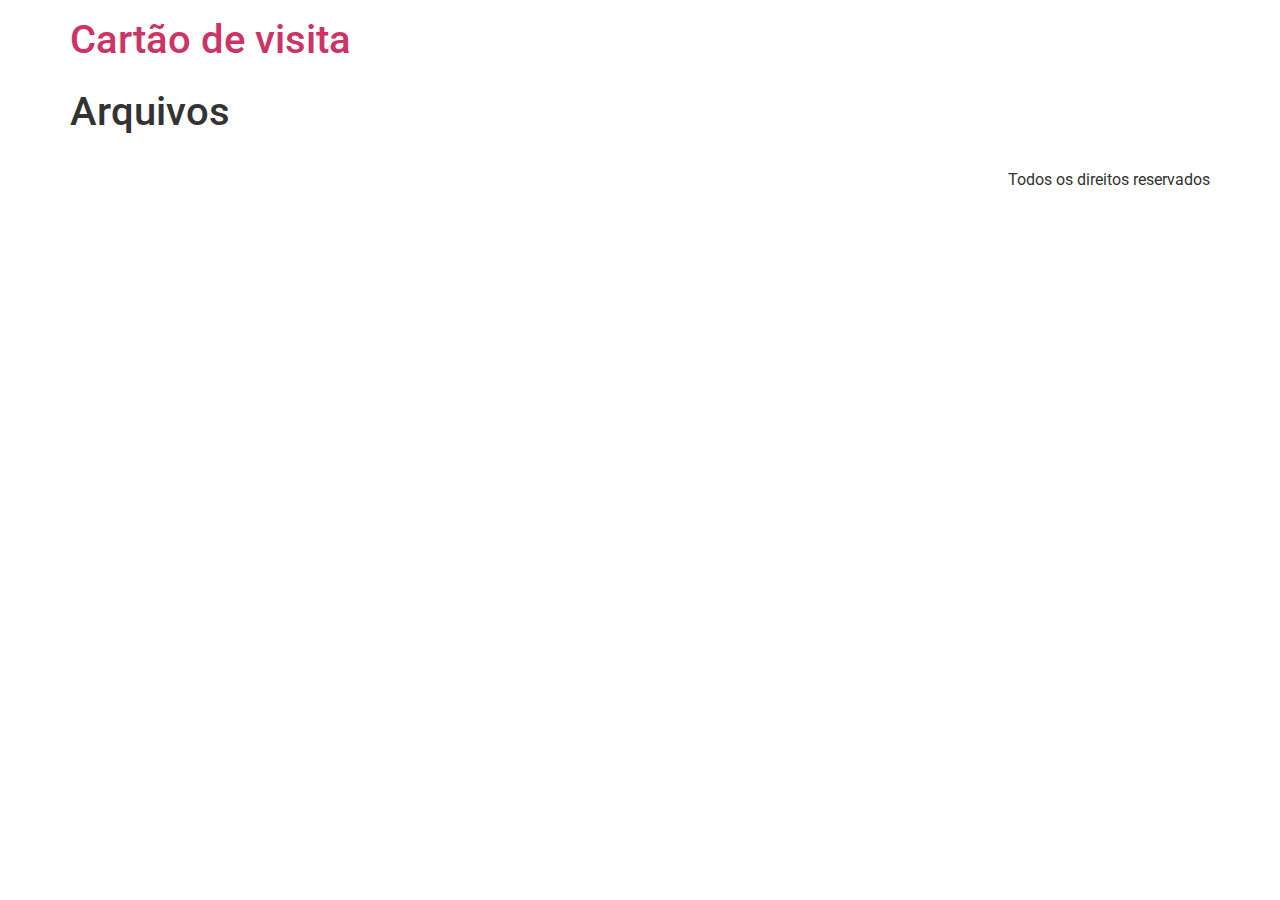
==== index.html @ 49e4a8ee "adicionando páginas" ====
<!DOCTYPE html>
<html lang="pt-BR">
<head>
	<meta charset="UTF-8">
	<meta name="viewport" content="width=device-width, initial-scale=1">
	<link rel="profile" href="https://gmpg.org/xfn/11">
	<title>Cartão de visita</title>
<meta name="robots" content="max-image-preview:large">
<link rel="alternate" type="application/rss+xml" title="Feed para Cartão de visita &raquo;" href="./feed/index.html">
<link rel="alternate" type="application/rss+xml" title="Feed de comentários para Cartão de visita &raquo;" href="./comments/feed/index.html">
<script>
window._wpemojiSettings = {"baseUrl":"https:\/\/s.w.org\/images\/core\/emoji\/14.0.0\/72x72\/","ext":".png","svgUrl":"https:\/\/s.w.org\/images\/core\/emoji\/14.0.0\/svg\/","svgExt":".svg","source":{"concatemoji":".\/\/wp-includes\/js\/wp-emoji-release.min.js?ver=6.2.2"}};
/*! This file is auto-generated */
!function(e,a,t){var n,r,o,i=a.createElement("canvas"),p=i.getContext&&i.getContext("2d");function s(e,t){p.clearRect(0,0,i.width,i.height),p.fillText(e,0,0);e=i.toDataURL();return p.clearRect(0,0,i.width,i.height),p.fillText(t,0,0),e===i.toDataURL()}function c(e){var t=a.createElement("script");t.src=e,t.defer=t.type="text/javascript",a.getElementsByTagName("head")[0].appendChild(t)}for(o=Array("flag","emoji"),t.supports={everything:!0,everythingExceptFlag:!0},r=0;r<o.length;r++)t.supports[o[r]]=function(e){if(p&&p.fillText)switch(p.textBaseline="top",p.font="600 32px Arial",e){case"flag":return s("🏳️‍⚧️","🏳️​⚧️")?!1:!s("🇺🇳","🇺​🇳")&&!s("🏴󠁧󠁢󠁥󠁮󠁧󠁿","🏴​󠁧​󠁢​󠁥​󠁮​󠁧​󠁿");case"emoji":return!s("🫱🏻‍🫲🏿","🫱🏻​🫲🏿")}return!1}(o[r]),t.supports.everything=t.supports.everything&&t.supports[o[r]],"flag"!==o[r]&&(t.supports.everythingExceptFlag=t.supports.everythingExceptFlag&&t.supports[o[r]]);t.supports.everythingExceptFlag=t.supports.everythingExceptFlag&&!t.supports.flag,t.DOMReady=!1,t.readyCallback=function(){t.DOMReady=!0},t.supports.everything||(n=function(){t.readyCallback()},a.addEventListener?(a.addEventListener("DOMContentLoaded",n,!1),e.addEventListener("load",n,!1)):(e.attachEvent("onload",n),a.attachEvent("onreadystatechange",function(){"complete"===a.readyState&&t.readyCallback()})),(e=t.source||{}).concatemoji?c(e.concatemoji):e.wpemoji&&e.twemoji&&(c(e.twemoji),c(e.wpemoji)))}(window,document,window._wpemojiSettings);
</script>
<style>img.wp-smiley,
img.emoji {
	display: inline !important;
	border: none !important;
	box-shadow: none !important;
	height: 1em !important;
	width: 1em !important;
	margin: 0 0.07em !important;
	vertical-align: -0.1em !important;
	background: none !important;
	padding: 0 !important;
}</style>
	<link rel="stylesheet" id="wp-block-library-css" href="./wp-includes/css/dist/block-library/style.min.css?ver=6.2.2" media="all">
<link rel="stylesheet" id="classic-theme-styles-css" href="./wp-includes/css/classic-themes.min.css?ver=6.2.2" media="all">
<style id="global-styles-inline-css">body{--wp--preset--color--black: #000000;--wp--preset--color--cyan-bluish-gray: #abb8c3;--wp--preset--color--white: #ffffff;--wp--preset--color--pale-pink: #f78da7;--wp--preset--color--vivid-red: #cf2e2e;--wp--preset--color--luminous-vivid-orange: #ff6900;--wp--preset--color--luminous-vivid-amber: #fcb900;--wp--preset--color--light-green-cyan: #7bdcb5;--wp--preset--color--vivid-green-cyan: #00d084;--wp--preset--color--pale-cyan-blue: #8ed1fc;--wp--preset--color--vivid-cyan-blue: #0693e3;--wp--preset--color--vivid-purple: #9b51e0;--wp--preset--gradient--vivid-cyan-blue-to-vivid-purple: linear-gradient(135deg,rgba(6,147,227,1) 0%,rgb(155,81,224) 100%);--wp--preset--gradient--light-green-cyan-to-vivid-green-cyan: linear-gradient(135deg,rgb(122,220,180) 0%,rgb(0,208,130) 100%);--wp--preset--gradient--luminous-vivid-amber-to-luminous-vivid-orange: linear-gradient(135deg,rgba(252,185,0,1) 0%,rgba(255,105,0,1) 100%);--wp--preset--gradient--luminous-vivid-orange-to-vivid-red: linear-gradient(135deg,rgba(255,105,0,1) 0%,rgb(207,46,46) 100%);--wp--preset--gradient--very-light-gray-to-cyan-bluish-gray: linear-gradient(135deg,rgb(238,238,238) 0%,rgb(169,184,195) 100%);--wp--preset--gradient--cool-to-warm-spectrum: linear-gradient(135deg,rgb(74,234,220) 0%,rgb(151,120,209) 20%,rgb(207,42,186) 40%,rgb(238,44,130) 60%,rgb(251,105,98) 80%,rgb(254,248,76) 100%);--wp--preset--gradient--blush-light-purple: linear-gradient(135deg,rgb(255,206,236) 0%,rgb(152,150,240) 100%);--wp--preset--gradient--blush-bordeaux: linear-gradient(135deg,rgb(254,205,165) 0%,rgb(254,45,45) 50%,rgb(107,0,62) 100%);--wp--preset--gradient--luminous-dusk: linear-gradient(135deg,rgb(255,203,112) 0%,rgb(199,81,192) 50%,rgb(65,88,208) 100%);--wp--preset--gradient--pale-ocean: linear-gradient(135deg,rgb(255,245,203) 0%,rgb(182,227,212) 50%,rgb(51,167,181) 100%);--wp--preset--gradient--electric-grass: linear-gradient(135deg,rgb(202,248,128) 0%,rgb(113,206,126) 100%);--wp--preset--gradient--midnight: linear-gradient(135deg,rgb(2,3,129) 0%,rgb(40,116,252) 100%);--wp--preset--duotone--dark-grayscale: url('#wp-duotone-dark-grayscale');--wp--preset--duotone--grayscale: url('#wp-duotone-grayscale');--wp--preset--duotone--purple-yellow: url('#wp-duotone-purple-yellow');--wp--preset--duotone--blue-red: url('#wp-duotone-blue-red');--wp--preset--duotone--midnight: url('#wp-duotone-midnight');--wp--preset--duotone--magenta-yellow: url('#wp-duotone-magenta-yellow');--wp--preset--duotone--purple-green: url('#wp-duotone-purple-green');--wp--preset--duotone--blue-orange: url('#wp-duotone-blue-orange');--wp--preset--font-size--small: 13px;--wp--preset--font-size--medium: 20px;--wp--preset--font-size--large: 36px;--wp--preset--font-size--x-large: 42px;--wp--preset--spacing--20: 0.44rem;--wp--preset--spacing--30: 0.67rem;--wp--preset--spacing--40: 1rem;--wp--preset--spacing--50: 1.5rem;--wp--preset--spacing--60: 2.25rem;--wp--preset--spacing--70: 3.38rem;--wp--preset--spacing--80: 5.06rem;--wp--preset--shadow--natural: 6px 6px 9px rgba(0, 0, 0, 0.2);--wp--preset--shadow--deep: 12px 12px 50px rgba(0, 0, 0, 0.4);--wp--preset--shadow--sharp: 6px 6px 0px rgba(0, 0, 0, 0.2);--wp--preset--shadow--outlined: 6px 6px 0px -3px rgba(255, 255, 255, 1), 6px 6px rgba(0, 0, 0, 1);--wp--preset--shadow--crisp: 6px 6px 0px rgba(0, 0, 0, 1);}:where(.is-layout-flex){gap: 0.5em;}body .is-layout-flow > .alignleft{float: left;margin-inline-start: 0;margin-inline-end: 2em;}body .is-layout-flow > .alignright{float: right;margin-inline-start: 2em;margin-inline-end: 0;}body .is-layout-flow > .aligncenter{margin-left: auto !important;margin-right: auto !important;}body .is-layout-constrained > .alignleft{float: left;margin-inline-start: 0;margin-inline-end: 2em;}body .is-layout-constrained > .alignright{float: right;margin-inline-start: 2em;margin-inline-end: 0;}body .is-layout-constrained > .aligncenter{margin-left: auto !important;margin-right: auto !important;}body .is-layout-constrained > :where(:not(.alignleft):not(.alignright):not(.alignfull)){max-width: var(--wp--style--global--content-size);margin-left: auto !important;margin-right: auto !important;}body .is-layout-constrained > .alignwide{max-width: var(--wp--style--global--wide-size);}body .is-layout-flex{display: flex;}body .is-layout-flex{flex-wrap: wrap;align-items: center;}body .is-layout-flex > *{margin: 0;}:where(.wp-block-columns.is-layout-flex){gap: 2em;}.has-black-color{color: var(--wp--preset--color--black) !important;}.has-cyan-bluish-gray-color{color: var(--wp--preset--color--cyan-bluish-gray) !important;}.has-white-color{color: var(--wp--preset--color--white) !important;}.has-pale-pink-color{color: var(--wp--preset--color--pale-pink) !important;}.has-vivid-red-color{color: var(--wp--preset--color--vivid-red) !important;}.has-luminous-vivid-orange-color{color: var(--wp--preset--color--luminous-vivid-orange) !important;}.has-luminous-vivid-amber-color{color: var(--wp--preset--color--luminous-vivid-amber) !important;}.has-light-green-cyan-color{color: var(--wp--preset--color--light-green-cyan) !important;}.has-vivid-green-cyan-color{color: var(--wp--preset--color--vivid-green-cyan) !important;}.has-pale-cyan-blue-color{color: var(--wp--preset--color--pale-cyan-blue) !important;}.has-vivid-cyan-blue-color{color: var(--wp--preset--color--vivid-cyan-blue) !important;}.has-vivid-purple-color{color: var(--wp--preset--color--vivid-purple) !important;}.has-black-background-color{background-color: var(--wp--preset--color--black) !important;}.has-cyan-bluish-gray-background-color{background-color: var(--wp--preset--color--cyan-bluish-gray) !important;}.has-white-background-color{background-color: var(--wp--preset--color--white) !important;}.has-pale-pink-background-color{background-color: var(--wp--preset--color--pale-pink) !important;}.has-vivid-red-background-color{background-color: var(--wp--preset--color--vivid-red) !important;}.has-luminous-vivid-orange-background-color{background-color: var(--wp--preset--color--luminous-vivid-orange) !important;}.has-luminous-vivid-amber-background-color{background-color: var(--wp--preset--color--luminous-vivid-amber) !important;}.has-light-green-cyan-background-color{background-color: var(--wp--preset--color--light-green-cyan) !important;}.has-vivid-green-cyan-background-color{background-color: var(--wp--preset--color--vivid-green-cyan) !important;}.has-pale-cyan-blue-background-color{background-color: var(--wp--preset--color--pale-cyan-blue) !important;}.has-vivid-cyan-blue-background-color{background-color: var(--wp--preset--color--vivid-cyan-blue) !important;}.has-vivid-purple-background-color{background-color: var(--wp--preset--color--vivid-purple) !important;}.has-black-border-color{border-color: var(--wp--preset--color--black) !important;}.has-cyan-bluish-gray-border-color{border-color: var(--wp--preset--color--cyan-bluish-gray) !important;}.has-white-border-color{border-color: var(--wp--preset--color--white) !important;}.has-pale-pink-border-color{border-color: var(--wp--preset--color--pale-pink) !important;}.has-vivid-red-border-color{border-color: var(--wp--preset--color--vivid-red) !important;}.has-luminous-vivid-orange-border-color{border-color: var(--wp--preset--color--luminous-vivid-orange) !important;}.has-luminous-vivid-amber-border-color{border-color: var(--wp--preset--color--luminous-vivid-amber) !important;}.has-light-green-cyan-border-color{border-color: var(--wp--preset--color--light-green-cyan) !important;}.has-vivid-green-cyan-border-color{border-color: var(--wp--preset--color--vivid-green-cyan) !important;}.has-pale-cyan-blue-border-color{border-color: var(--wp--preset--color--pale-cyan-blue) !important;}.has-vivid-cyan-blue-border-color{border-color: var(--wp--preset--color--vivid-cyan-blue) !important;}.has-vivid-purple-border-color{border-color: var(--wp--preset--color--vivid-purple) !important;}.has-vivid-cyan-blue-to-vivid-purple-gradient-background{background: var(--wp--preset--gradient--vivid-cyan-blue-to-vivid-purple) !important;}.has-light-green-cyan-to-vivid-green-cyan-gradient-background{background: var(--wp--preset--gradient--light-green-cyan-to-vivid-green-cyan) !important;}.has-luminous-vivid-amber-to-luminous-vivid-orange-gradient-background{background: var(--wp--preset--gradient--luminous-vivid-amber-to-luminous-vivid-orange) !important;}.has-luminous-vivid-orange-to-vivid-red-gradient-background{background: var(--wp--preset--gradient--luminous-vivid-orange-to-vivid-red) !important;}.has-very-light-gray-to-cyan-bluish-gray-gradient-background{background: var(--wp--preset--gradient--very-light-gray-to-cyan-bluish-gray) !important;}.has-cool-to-warm-spectrum-gradient-background{background: var(--wp--preset--gradient--cool-to-warm-spectrum) !important;}.has-blush-light-purple-gradient-background{background: var(--wp--preset--gradient--blush-light-purple) !important;}.has-blush-bordeaux-gradient-background{background: var(--wp--preset--gradient--blush-bordeaux) !important;}.has-luminous-dusk-gradient-background{background: var(--wp--preset--gradient--luminous-dusk) !important;}.has-pale-ocean-gradient-background{background: var(--wp--preset--gradient--pale-ocean) !important;}.has-electric-grass-gradient-background{background: var(--wp--preset--gradient--electric-grass) !important;}.has-midnight-gradient-background{background: var(--wp--preset--gradient--midnight) !important;}.has-small-font-size{font-size: var(--wp--preset--font-size--small) !important;}.has-medium-font-size{font-size: var(--wp--preset--font-size--medium) !important;}.has-large-font-size{font-size: var(--wp--preset--font-size--large) !important;}.has-x-large-font-size{font-size: var(--wp--preset--font-size--x-large) !important;}
.wp-block-navigation a:where(:not(.wp-element-button)){color: inherit;}
:where(.wp-block-columns.is-layout-flex){gap: 2em;}
.wp-block-pullquote{font-size: 1.5em;line-height: 1.6;}</style>
<link rel="stylesheet" id="hello-elementor-css" href="./wp-content/themes/hello-elementor/style.min.css?ver=2.7.1" media="all">
<link rel="stylesheet" id="hello-elementor-theme-style-css" href="./wp-content/themes/hello-elementor/theme.min.css?ver=2.7.1" media="all">
<link rel="stylesheet" id="elementor-frontend-css" href="./wp-content/plugins/elementor/assets/css/frontend-lite.min.css?ver=3.13.4" media="all">
<link rel="stylesheet" id="elementor-post-8-css" href="./wp-content/uploads/elementor/css/post-8.css?ver=1686006772" media="all">
<link rel="stylesheet" id="google-fonts-1-css" href="https://fonts.googleapis.com/css?family=Roboto%3A100%2C100italic%2C200%2C200italic%2C300%2C300italic%2C400%2C400italic%2C500%2C500italic%2C600%2C600italic%2C700%2C700italic%2C800%2C800italic%2C900%2C900italic%7CRoboto+Slab%3A100%2C100italic%2C200%2C200italic%2C300%2C300italic%2C400%2C400italic%2C500%2C500italic%2C600%2C600italic%2C700%2C700italic%2C800%2C800italic%2C900%2C900italic&#038;display=swap&#038;ver=6.2.2" media="all">
<link rel="preconnect" href="https://fonts.gstatic.com/" crossorigin>
<script src="./wp-includes/js/jquery/jquery.min.js?ver=3.6.4" id="jquery-core-js"></script>
<script src="./wp-includes/js/jquery/jquery-migrate.min.js?ver=3.4.0" id="jquery-migrate-js"></script>
<link rel="https://api.w.org/" href="./wp-json/index.html">
<link rel="EditURI" type="application/rsd+xml" title="RSD" href="./xmlrpc.php?rsd">
<link rel="wlwmanifest" type="application/wlwmanifest+xml" href="./wp-includes/wlwmanifest.xml">
<meta name="generator" content="WordPress 6.2.2">
<meta name="generator" content="Elementor 3.13.4; features: e_dom_optimization, e_optimized_assets_loading, e_optimized_css_loading, a11y_improvements, additional_custom_breakpoints; settings: css_print_method-external, google_font-enabled, font_display-swap">
</head>
<body class="home blog elementor-default elementor-kit-8">

<svg xmlns="http://www.w3.org/2000/svg" viewbox="0 0 0 0" width="0" height="0" focusable="false" role="none" style="visibility: hidden; position: absolute; left: -9999px; overflow: hidden;"><defs><filter id="wp-duotone-dark-grayscale"><fecolormatrix color-interpolation-filters="sRGB" type="matrix" values=" .299 .587 .114 0 0 .299 .587 .114 0 0 .299 .587 .114 0 0 .299 .587 .114 0 0 "></fecolormatrix><fecomponenttransfer color-interpolation-filters="sRGB"><fefuncr type="table" tablevalues="0 0.49803921568627"></fefuncr><fefuncg type="table" tablevalues="0 0.49803921568627"></fefuncg><fefuncb type="table" tablevalues="0 0.49803921568627"></fefuncb><fefunca type="table" tablevalues="1 1"></fefunca></fecomponenttransfer><fecomposite in2="SourceGraphic" operator="in"></fecomposite></filter></defs></svg><svg xmlns="http://www.w3.org/2000/svg" viewbox="0 0 0 0" width="0" height="0" focusable="false" role="none" style="visibility: hidden; position: absolute; left: -9999px; overflow: hidden;"><defs><filter id="wp-duotone-grayscale"><fecolormatrix color-interpolation-filters="sRGB" type="matrix" values=" .299 .587 .114 0 0 .299 .587 .114 0 0 .299 .587 .114 0 0 .299 .587 .114 0 0 "></fecolormatrix><fecomponenttransfer color-interpolation-filters="sRGB"><fefuncr type="table" tablevalues="0 1"></fefuncr><fefuncg type="table" tablevalues="0 1"></fefuncg><fefuncb type="table" tablevalues="0 1"></fefuncb><fefunca type="table" tablevalues="1 1"></fefunca></fecomponenttransfer><fecomposite in2="SourceGraphic" operator="in"></fecomposite></filter></defs></svg><svg xmlns="http://www.w3.org/2000/svg" viewbox="0 0 0 0" width="0" height="0" focusable="false" role="none" style="visibility: hidden; position: absolute; left: -9999px; overflow: hidden;"><defs><filter id="wp-duotone-purple-yellow"><fecolormatrix color-interpolation-filters="sRGB" type="matrix" values=" .299 .587 .114 0 0 .299 .587 .114 0 0 .299 .587 .114 0 0 .299 .587 .114 0 0 "></fecolormatrix><fecomponenttransfer color-interpolation-filters="sRGB"><fefuncr type="table" tablevalues="0.54901960784314 0.98823529411765"></fefuncr><fefuncg type="table" tablevalues="0 1"></fefuncg><fefuncb type="table" tablevalues="0.71764705882353 0.25490196078431"></fefuncb><fefunca type="table" tablevalues="1 1"></fefunca></fecomponenttransfer><fecomposite in2="SourceGraphic" operator="in"></fecomposite></filter></defs></svg><svg xmlns="http://www.w3.org/2000/svg" viewbox="0 0 0 0" width="0" height="0" focusable="false" role="none" style="visibility: hidden; position: absolute; left: -9999px; overflow: hidden;"><defs><filter id="wp-duotone-blue-red"><fecolormatrix color-interpolation-filters="sRGB" type="matrix" values=" .299 .587 .114 0 0 .299 .587 .114 0 0 .299 .587 .114 0 0 .299 .587 .114 0 0 "></fecolormatrix><fecomponenttransfer color-interpolation-filters="sRGB"><fefuncr type="table" tablevalues="0 1"></fefuncr><fefuncg type="table" tablevalues="0 0.27843137254902"></fefuncg><fefuncb type="table" tablevalues="0.5921568627451 0.27843137254902"></fefuncb><fefunca type="table" tablevalues="1 1"></fefunca></fecomponenttransfer><fecomposite in2="SourceGraphic" operator="in"></fecomposite></filter></defs></svg><svg xmlns="http://www.w3.org/2000/svg" viewbox="0 0 0 0" width="0" height="0" focusable="false" role="none" style="visibility: hidden; position: absolute; left: -9999px; overflow: hidden;"><defs><filter id="wp-duotone-midnight"><fecolormatrix color-interpolation-filters="sRGB" type="matrix" values=" .299 .587 .114 0 0 .299 .587 .114 0 0 .299 .587 .114 0 0 .299 .587 .114 0 0 "></fecolormatrix><fecomponenttransfer color-interpolation-filters="sRGB"><fefuncr type="table" tablevalues="0 0"></fefuncr><fefuncg type="table" tablevalues="0 0.64705882352941"></fefuncg><fefuncb type="table" tablevalues="0 1"></fefuncb><fefunca type="table" tablevalues="1 1"></fefunca></fecomponenttransfer><fecomposite in2="SourceGraphic" operator="in"></fecomposite></filter></defs></svg><svg xmlns="http://www.w3.org/2000/svg" viewbox="0 0 0 0" width="0" height="0" focusable="false" role="none" style="visibility: hidden; position: absolute; left: -9999px; overflow: hidden;"><defs><filter id="wp-duotone-magenta-yellow"><fecolormatrix color-interpolation-filters="sRGB" type="matrix" values=" .299 .587 .114 0 0 .299 .587 .114 0 0 .299 .587 .114 0 0 .299 .587 .114 0 0 "></fecolormatrix><fecomponenttransfer color-interpolation-filters="sRGB"><fefuncr type="table" tablevalues="0.78039215686275 1"></fefuncr><fefuncg type="table" tablevalues="0 0.94901960784314"></fefuncg><fefuncb type="table" tablevalues="0.35294117647059 0.47058823529412"></fefuncb><fefunca type="table" tablevalues="1 1"></fefunca></fecomponenttransfer><fecomposite in2="SourceGraphic" operator="in"></fecomposite></filter></defs></svg><svg xmlns="http://www.w3.org/2000/svg" viewbox="0 0 0 0" width="0" height="0" focusable="false" role="none" style="visibility: hidden; position: absolute; left: -9999px; overflow: hidden;"><defs><filter id="wp-duotone-purple-green"><fecolormatrix color-interpolation-filters="sRGB" type="matrix" values=" .299 .587 .114 0 0 .299 .587 .114 0 0 .299 .587 .114 0 0 .299 .587 .114 0 0 "></fecolormatrix><fecomponenttransfer color-interpolation-filters="sRGB"><fefuncr type="table" tablevalues="0.65098039215686 0.40392156862745"></fefuncr><fefuncg type="table" tablevalues="0 1"></fefuncg><fefuncb type="table" tablevalues="0.44705882352941 0.4"></fefuncb><fefunca type="table" tablevalues="1 1"></fefunca></fecomponenttransfer><fecomposite in2="SourceGraphic" operator="in"></fecomposite></filter></defs></svg><svg xmlns="http://www.w3.org/2000/svg" viewbox="0 0 0 0" width="0" height="0" focusable="false" role="none" style="visibility: hidden; position: absolute; left: -9999px; overflow: hidden;"><defs><filter id="wp-duotone-blue-orange"><fecolormatrix color-interpolation-filters="sRGB" type="matrix" values=" .299 .587 .114 0 0 .299 .587 .114 0 0 .299 .587 .114 0 0 .299 .587 .114 0 0 "></fecolormatrix><fecomponenttransfer color-interpolation-filters="sRGB"><fefuncr type="table" tablevalues="0.098039215686275 1"></fefuncr><fefuncg type="table" tablevalues="0 0.66274509803922"></fefuncg><fefuncb type="table" tablevalues="0.84705882352941 0.41960784313725"></fefuncb><fefunca type="table" tablevalues="1 1"></fefunca></fecomponenttransfer><fecomposite in2="SourceGraphic" operator="in"></fecomposite></filter></defs></svg>
<a class="skip-link screen-reader-text" href="#content">Skip to content</a>

<header id="site-header" class="site-header dynamic-header " role="banner">
	<div class="header-inner">
		<div class="site-branding show-title">
							<h1 class="site-title show">
					<a href="./index.html" title="Inicial" rel="home">
						Cartão de visita					</a>
				</h1>
					</div>

			</div>
</header>
<main id="content" class="site-main">

			<header class="page-header">
			<h1 class="entry-title">Arquivos</h1>		</header>
		<div class="page-content">
			</div>

	
	</main>
<footer id="site-footer" class="site-footer dynamic-footer footer-has-copyright" role="contentinfo">
	<div class="footer-inner">
		<div class="site-branding show-logo">
					</div>

		
					<div class="copyright show">
				<p>Todos os direitos reservados</p>
			</div>
			</div>
</footer>

<script src="./wp-content/themes/hello-elementor/assets/js/hello-frontend.min.js?ver=1.0.0" id="hello-theme-frontend-js"></script>

</body>
</html>
---- wp-includes/css/dist/block-library/style.min.css ----
@charset "UTF-8";.wp-block-archives{box-sizing:border-box}.wp-block-archives-dropdown label{display:block}.wp-block-avatar{box-sizing:border-box}.wp-block-avatar.aligncenter{text-align:center}.wp-block-audio{box-sizing:border-box}.wp-block-audio figcaption{margin-bottom:1em;margin-top:.5em}.wp-block-audio audio{min-width:300px;width:100%}.wp-block-button__link{box-sizing:border-box;cursor:pointer;display:inline-block;text-align:center;word-break:break-word}.wp-block-button__link.aligncenter{text-align:center}.wp-block-button__link.alignright{text-align:right}:where(.wp-block-button__link){border-radius:9999px;box-shadow:none;padding:calc(.667em + 2px) calc(1.333em + 2px);text-decoration:none}.wp-block-button[style*=text-decoration] .wp-block-button__link{text-decoration:inherit}.wp-block-buttons>.wp-block-button.has-custom-width{max-width:none}.wp-block-buttons>.wp-block-button.has-custom-width .wp-block-button__link{width:100%}.wp-block-buttons>.wp-block-button.has-custom-font-size .wp-block-button__link{font-size:inherit}.wp-block-buttons>.wp-block-button.wp-block-button__width-25{width:calc(25% - var(--wp--style--block-gap, .5em)*.75)}.wp-block-buttons>.wp-block-button.wp-block-button__width-50{width:calc(50% - var(--wp--style--block-gap, .5em)*.5)}.wp-block-buttons>.wp-block-button.wp-block-button__width-75{width:calc(75% - var(--wp--style--block-gap, .5em)*.25)}.wp-block-buttons>.wp-block-button.wp-block-button__width-100{flex-basis:100%;width:100%}.wp-block-buttons.is-vertical>.wp-block-button.wp-block-button__width-25{width:25%}.wp-block-buttons.is-vertical>.wp-block-button.wp-block-button__width-50{width:50%}.wp-block-buttons.is-vertical>.wp-block-button.wp-block-button__width-75{width:75%}.wp-block-button.is-style-squared,.wp-block-button__link.wp-block-button.is-style-squared{border-radius:0}.wp-block-button.no-border-radius,.wp-block-button__link.no-border-radius{border-radius:0!important}.wp-block-button .wp-block-button__link.is-style-outline,.wp-block-button.is-style-outline>.wp-block-button__link{border:2px solid;padding:.667em 1.333em}.wp-block-button .wp-block-button__link.is-style-outline:not(.has-text-color),.wp-block-button.is-style-outline>.wp-block-button__link:not(.has-text-color){color:currentColor}.wp-block-button .wp-block-button__link.is-style-outline:not(.has-background),.wp-block-button.is-style-outline>.wp-block-button__link:not(.has-background){background-color:transparent;background-image:none}.wp-block-buttons.is-vertical{flex-direction:column}.wp-block-buttons.is-vertical>.wp-block-button:last-child{margin-bottom:0}.wp-block-buttons>.wp-block-button{display:inline-block;margin:0}.wp-block-buttons.is-content-justification-left{justify-content:flex-start}.wp-block-buttons.is-content-justification-left.is-vertical{align-items:flex-start}.wp-block-buttons.is-content-justification-center{justify-content:center}.wp-block-buttons.is-content-justification-center.is-vertical{align-items:center}.wp-block-buttons.is-content-justification-right{justify-content:flex-end}.wp-block-buttons.is-content-justification-right.is-vertical{align-items:flex-end}.wp-block-buttons.is-content-justification-space-between{justify-content:space-between}.wp-block-buttons.aligncenter{text-align:center}.wp-block-buttons:not(.is-content-justification-space-between,.is-content-justification-right,.is-content-justification-left,.is-content-justification-center) .wp-block-button.aligncenter{margin-left:auto;margin-right:auto;width:100%}.wp-block-buttons[style*=text-decoration] .wp-block-button,.wp-block-buttons[style*=text-decoration] .wp-block-button__link{text-decoration:inherit}.wp-block-buttons.has-custom-font-size .wp-block-button__link{font-size:inherit}.wp-block-button.aligncenter,.wp-block-calendar{text-align:center}.wp-block-calendar td,.wp-block-calendar th{border:1px solid;padding:.25em}.wp-block-calendar th{font-weight:400}.wp-block-calendar caption{background-color:inherit}.wp-block-calendar table{border-collapse:collapse;width:100%}.wp-block-calendar table:where(:not(.has-text-color)){color:#40464d}.wp-block-calendar table:where(:not(.has-text-color)) td,.wp-block-calendar table:where(:not(.has-text-color)) th{border-color:#ddd}.wp-block-calendar table.has-background th{background-color:inherit}.wp-block-calendar table.has-text-color th{color:inherit}:where(.wp-block-calendar table:not(.has-background) th){background:#ddd}.wp-block-categories{box-sizing:border-box}.wp-block-categories.alignleft{margin-right:2em}.wp-block-categories.alignright{margin-left:2em}.wp-block-code{box-sizing:border-box}.wp-block-code code{display:block;font-family:inherit;overflow-wrap:break-word;white-space:pre-wrap}.wp-block-columns{align-items:normal!important;box-sizing:border-box;display:flex;flex-wrap:wrap!important;margin-bottom:1.75em}@media (min-width:782px){.wp-block-columns{flex-wrap:nowrap!important}}.wp-block-columns.are-vertically-aligned-top{align-items:flex-start}.wp-block-columns.are-vertically-aligned-center{align-items:center}.wp-block-columns.are-vertically-aligned-bottom{align-items:flex-end}@media (max-width:781px){.wp-block-columns:not(.is-not-stacked-on-mobile)>.wp-block-column{flex-basis:100%!important}}@media (min-width:782px){.wp-block-columns:not(.is-not-stacked-on-mobile)>.wp-block-column{flex-basis:0;flex-grow:1}.wp-block-columns:not(.is-not-stacked-on-mobile)>.wp-block-column[style*=flex-basis]{flex-grow:0}}.wp-block-columns.is-not-stacked-on-mobile{flex-wrap:nowrap!important}.wp-block-columns.is-not-stacked-on-mobile>.wp-block-column{flex-basis:0;flex-grow:1}.wp-block-columns.is-not-stacked-on-mobile>.wp-block-column[style*=flex-basis]{flex-grow:0}:where(.wp-block-columns.has-background){padding:1.25em 2.375em}.wp-block-column{flex-grow:1;min-width:0;overflow-wrap:break-word;word-break:break-word}.wp-block-column.is-vertically-aligned-top{align-self:flex-start}.wp-block-column.is-vertically-aligned-center{align-self:center}.wp-block-column.is-vertically-aligned-bottom{align-self:flex-end}.wp-block-column.is-vertically-aligned-bottom,.wp-block-column.is-vertically-aligned-center,.wp-block-column.is-vertically-aligned-top{width:100%}.wp-block-post-comments{box-sizing:border-box}.wp-block-post-comments .alignleft{float:left}.wp-block-post-comments .alignright{float:right}.wp-block-post-comments .navigation:after{clear:both;content:"";display:table}.wp-block-post-comments .commentlist{clear:both;list-style:none;margin:0;padding:0}.wp-block-post-comments .commentlist .comment{min-height:2.25em;padding-left:3.25em}.wp-block-post-comments .commentlist .comment p{font-size:1em;line-height:1.8;margin:1em 0}.wp-block-post-comments .commentlist .children{list-style:none;margin:0;padding:0}.wp-block-post-comments .comment-author{line-height:1.5}.wp-block-post-comments .comment-author .avatar{border-radius:1.5em;display:block;float:left;height:2.5em;margin-right:.75em;margin-top:.5em;width:2.5em}.wp-block-post-comments .comment-author cite{font-style:normal}.wp-block-post-comments .comment-meta{font-size:.875em;line-height:1.5}.wp-block-post-comments .comment-meta b{font-weight:400}.wp-block-post-comments .comment-meta .comment-awaiting-moderation{display:block;margin-bottom:1em;margin-top:1em}.wp-block-post-comments .comment-body .commentmetadata{font-size:.875em}.wp-block-post-comments .comment-form-author label,.wp-block-post-comments .comment-form-comment label,.wp-block-post-comments .comment-form-email label,.wp-block-post-comments .comment-form-url label{display:block;margin-bottom:.25em}.wp-block-post-comments .comment-form input:not([type=submit]):not([type=checkbox]),.wp-block-post-comments .comment-form textarea{box-sizing:border-box;display:block;width:100%}.wp-block-post-comments .comment-form-cookies-consent{display:flex;gap:.25em}.wp-block-post-comments .comment-form-cookies-consent #wp-comment-cookies-consent{margin-top:.35em}.wp-block-post-comments .comment-reply-title{margin-bottom:0}.wp-block-post-comments .comment-reply-title :where(small){font-size:var(--wp--preset--font-size--medium,smaller);margin-left:.5em}.wp-block-post-comments .reply{font-size:.875em;margin-bottom:1.4em}.wp-block-post-comments input:not([type=submit]),.wp-block-post-comments textarea{border:1px solid #949494;font-family:inherit;font-size:1em}.wp-block-post-comments input:not([type=submit]):not([type=checkbox]),.wp-block-post-comments textarea{padding:calc(.667em + 2px)}:where(.wp-block-post-comments input[type=submit]){border:none}.wp-block-comments-pagination>.wp-block-comments-pagination-next,.wp-block-comments-pagination>.wp-block-comments-pagination-numbers,.wp-block-comments-pagination>.wp-block-comments-pagination-previous{margin-bottom:.5em;margin-right:.5em}.wp-block-comments-pagination>.wp-block-comments-pagination-next:last-child,.wp-block-comments-pagination>.wp-block-comments-pagination-numbers:last-child,.wp-block-comments-pagination>.wp-block-comments-pagination-previous:last-child{margin-right:0}.wp-block-comments-pagination .wp-block-comments-pagination-previous-arrow{display:inline-block;margin-right:1ch}.wp-block-comments-pagination .wp-block-comments-pagination-previous-arrow:not(.is-arrow-chevron){transform:scaleX(1)}.wp-block-comments-pagination .wp-block-comments-pagination-next-arrow{display:inline-block;margin-left:1ch}.wp-block-comments-pagination .wp-block-comments-pagination-next-arrow:not(.is-arrow-chevron){transform:scaleX(1)}.wp-block-comments-pagination.aligncenter{justify-content:center}.wp-block-comment-template{box-sizing:border-box;list-style:none;margin-bottom:0;max-width:100%;padding:0}.wp-block-comment-template li{clear:both}.wp-block-comment-template ol{list-style:none;margin-bottom:0;max-width:100%;padding-left:2rem}.wp-block-comment-template.alignleft{float:left}.wp-block-comment-template.aligncenter{margin-left:auto;margin-right:auto;width:-moz-fit-content;width:fit-content}.wp-block-comment-template.alignright{float:right}.wp-block-cover,.wp-block-cover-image{align-items:center;background-position:50%;box-sizing:border-box;display:flex;justify-content:center;min-height:430px;padding:1em;position:relative}.wp-block-cover .has-background-dim:not([class*=-background-color]),.wp-block-cover-image .has-background-dim:not([class*=-background-color]),.wp-block-cover-image.has-background-dim:not([class*=-background-color]),.wp-block-cover.has-background-dim:not([class*=-background-color]){background-color:#000}.wp-block-cover .has-background-dim.has-background-gradient,.wp-block-cover-image .has-background-dim.has-background-gradient{background-color:transparent}.wp-block-cover-image.has-background-dim:before,.wp-block-cover.has-background-dim:before{background-color:inherit;content:""}.wp-block-cover .wp-block-cover__background,.wp-block-cover .wp-block-cover__gradient-background,.wp-block-cover-image .wp-block-cover__background,.wp-block-cover-image .wp-block-cover__gradient-background,.wp-block-cover-image.has-background-dim:not(.has-background-gradient):before,.wp-block-cover.has-background-dim:not(.has-background-gradient):before{bottom:0;left:0;opacity:.5;position:absolute;right:0;top:0;z-index:1}.wp-block-cover-image.has-background-dim.has-background-dim-10 .wp-block-cover__background,.wp-block-cover-image.has-background-dim.has-background-dim-10 .wp-block-cover__gradient-background,.wp-block-cover-image.has-background-dim.has-background-dim-10:not(.has-background-gradient):before,.wp-block-cover.has-background-dim.has-background-dim-10 .wp-block-cover__background,.wp-block-cover.has-background-dim.has-background-dim-10 .wp-block-cover__gradient-background,.wp-block-cover.has-background-dim.has-background-dim-10:not(.has-background-gradient):before{opacity:.1}.wp-block-cover-image.has-background-dim.has-background-dim-20 .wp-block-cover__background,.wp-block-cover-image.has-background-dim.has-background-dim-20 .wp-block-cover__gradient-background,.wp-block-cover-image.has-background-dim.has-background-dim-20:not(.has-background-gradient):before,.wp-block-cover.has-background-dim.has-background-dim-20 .wp-block-cover__background,.wp-block-cover.has-background-dim.has-background-dim-20 .wp-block-cover__gradient-background,.wp-block-cover.has-background-dim.has-background-dim-20:not(.has-background-gradient):before{opacity:.2}.wp-block-cover-image.has-background-dim.has-background-dim-30 .wp-block-cover__background,.wp-block-cover-image.has-background-dim.has-background-dim-30 .wp-block-cover__gradient-background,.wp-block-cover-image.has-background-dim.has-background-dim-30:not(.has-background-gradient):before,.wp-block-cover.has-background-dim.has-background-dim-30 .wp-block-cover__background,.wp-block-cover.has-background-dim.has-background-dim-30 .wp-block-cover__gradient-background,.wp-block-cover.has-background-dim.has-background-dim-30:not(.has-background-gradient):before{opacity:.3}.wp-block-cover-image.has-background-dim.has-background-dim-40 .wp-block-cover__background,.wp-block-cover-image.has-background-dim.has-background-dim-40 .wp-block-cover__gradient-background,.wp-block-cover-image.has-background-dim.has-background-dim-40:not(.has-background-gradient):before,.wp-block-cover.has-background-dim.has-background-dim-40 .wp-block-cover__background,.wp-block-cover.has-background-dim.has-background-dim-40 .wp-block-cover__gradient-background,.wp-block-cover.has-background-dim.has-background-dim-40:not(.has-background-gradient):before{opacity:.4}.wp-block-cover-image.has-background-dim.has-background-dim-50 .wp-block-cover__background,.wp-block-cover-image.has-background-dim.has-background-dim-50 .wp-block-cover__gradient-background,.wp-block-cover-image.has-background-dim.has-background-dim-50:not(.has-background-gradient):before,.wp-block-cover.has-background-dim.has-background-dim-50 .wp-block-cover__background,.wp-block-cover.has-background-dim.has-background-dim-50 .wp-block-cover__gradient-background,.wp-block-cover.has-background-dim.has-background-dim-50:not(.has-background-gradient):before{opacity:.5}.wp-block-cover-image.has-background-dim.has-background-dim-60 .wp-block-cover__background,.wp-block-cover-image.has-background-dim.has-background-dim-60 .wp-block-cover__gradient-background,.wp-block-cover-image.has-background-dim.has-background-dim-60:not(.has-background-gradient):before,.wp-block-cover.has-background-dim.has-background-dim-60 .wp-block-cover__background,.wp-block-cover.has-background-dim.has-background-dim-60 .wp-block-cover__gradient-background,.wp-block-cover.has-background-dim.has-background-dim-60:not(.has-background-gradient):before{opacity:.6}.wp-block-cover-image.has-background-dim.has-background-dim-70 .wp-block-cover__background,.wp-block-cover-image.has-background-dim.has-background-dim-70 .wp-block-cover__gradient-background,.wp-block-cover-image.has-background-dim.has-background-dim-70:not(.has-background-gradient):before,.wp-block-cover.has-background-dim.has-background-dim-70 .wp-block-cover__background,.wp-block-cover.has-background-dim.has-background-dim-70 .wp-block-cover__gradient-background,.wp-block-cover.has-background-dim.has-background-dim-70:not(.has-background-gradient):before{opacity:.7}.wp-block-cover-image.has-background-dim.has-background-dim-80 .wp-block-cover__background,.wp-block-cover-image.has-background-dim.has-background-dim-80 .wp-block-cover__gradient-background,.wp-block-cover-image.has-background-dim.has-background-dim-80:not(.has-background-gradient):before,.wp-block-cover.has-background-dim.has-background-dim-80 .wp-block-cover__background,.wp-block-cover.has-background-dim.has-background-dim-80 .wp-block-cover__gradient-background,.wp-block-cover.has-background-dim.has-background-dim-80:not(.has-background-gradient):before{opacity:.8}.wp-block-cover-image.has-background-dim.has-background-dim-90 .wp-block-cover__background,.wp-block-cover-image.has-background-dim.has-background-dim-90 .wp-block-cover__gradient-background,.wp-block-cover-image.has-background-dim.has-background-dim-90:not(.has-background-gradient):before,.wp-block-cover.has-background-dim.has-background-dim-90 .wp-block-cover__background,.wp-block-cover.has-background-dim.has-background-dim-90 .wp-block-cover__gradient-background,.wp-block-cover.has-background-dim.has-background-dim-90:not(.has-background-gradient):before{opacity:.9}.wp-block-cover-image.has-background-dim.has-background-dim-100 .wp-block-cover__background,.wp-block-cover-image.has-background-dim.has-background-dim-100 .wp-block-cover__gradient-background,.wp-block-cover-image.has-background-dim.has-background-dim-100:not(.has-background-gradient):before,.wp-block-cover.has-background-dim.has-background-dim-100 .wp-block-cover__background,.wp-block-cover.has-background-dim.has-background-dim-100 .wp-block-cover__gradient-background,.wp-block-cover.has-background-dim.has-background-dim-100:not(.has-background-gradient):before{opacity:1}.wp-block-cover .wp-block-cover__background.has-background-dim.has-background-dim-0,.wp-block-cover .wp-block-cover__gradient-background.has-background-dim.has-background-dim-0,.wp-block-cover-image .wp-block-cover__background.has-background-dim.has-background-dim-0,.wp-block-cover-image .wp-block-cover__gradient-background.has-background-dim.has-background-dim-0{opacity:0}.wp-block-cover .wp-block-cover__background.has-background-dim.has-background-dim-10,.wp-block-cover .wp-block-cover__gradient-background.has-background-dim.has-background-dim-10,.wp-block-cover-image .wp-block-cover__background.has-background-dim.has-background-dim-10,.wp-block-cover-image .wp-block-cover__gradient-background.has-background-dim.has-background-dim-10{opacity:.1}.wp-block-cover .wp-block-cover__background.has-background-dim.has-background-dim-20,.wp-block-cover .wp-block-cover__gradient-background.has-background-dim.has-background-dim-20,.wp-block-cover-image .wp-block-cover__background.has-background-dim.has-background-dim-20,.wp-block-cover-image .wp-block-cover__gradient-background.has-background-dim.has-background-dim-20{opacity:.2}.wp-block-cover .wp-block-cover__background.has-background-dim.has-background-dim-30,.wp-block-cover .wp-block-cover__gradient-background.has-background-dim.has-background-dim-30,.wp-block-cover-image .wp-block-cover__background.has-background-dim.has-background-dim-30,.wp-block-cover-image .wp-block-cover__gradient-background.has-background-dim.has-background-dim-30{opacity:.3}.wp-block-cover .wp-block-cover__background.has-background-dim.has-background-dim-40,.wp-block-cover .wp-block-cover__gradient-background.has-background-dim.has-background-dim-40,.wp-block-cover-image .wp-block-cover__background.has-background-dim.has-background-dim-40,.wp-block-cover-image .wp-block-cover__gradient-background.has-background-dim.has-background-dim-40{opacity:.4}.wp-block-cover .wp-block-cover__background.has-background-dim.has-background-dim-50,.wp-block-cover .wp-block-cover__gradient-background.has-background-dim.has-background-dim-50,.wp-block-cover-image .wp-block-cover__background.has-background-dim.has-background-dim-50,.wp-block-cover-image .wp-block-cover__gradient-background.has-background-dim.has-background-dim-50{opacity:.5}.wp-block-cover .wp-block-cover__background.has-background-dim.has-background-dim-60,.wp-block-cover .wp-block-cover__gradient-background.has-background-dim.has-background-dim-60,.wp-block-cover-image .wp-block-cover__background.has-background-dim.has-background-dim-60,.wp-block-cover-image .wp-block-cover__gradient-background.has-background-dim.has-background-dim-60{opacity:.6}.wp-block-cover .wp-block-cover__background.has-background-dim.has-background-dim-70,.wp-block-cover .wp-block-cover__gradient-background.has-background-dim.has-background-dim-70,.wp-block-cover-image .wp-block-cover__background.has-background-dim.has-background-dim-70,.wp-block-cover-image .wp-block-cover__gradient-background.has-background-dim.has-background-dim-70{opacity:.7}.wp-block-cover .wp-block-cover__background.has-background-dim.has-background-dim-80,.wp-block-cover .wp-block-cover__gradient-background.has-background-dim.has-background-dim-80,.wp-block-cover-image .wp-block-cover__background.has-background-dim.has-background-dim-80,.wp-block-cover-image .wp-block-cover__gradient-background.has-background-dim.has-background-dim-80{opacity:.8}.wp-block-cover .wp-block-cover__background.has-background-dim.has-background-dim-90,.wp-block-cover .wp-block-cover__gradient-background.has-background-dim.has-background-dim-90,.wp-block-cover-image .wp-block-cover__background.has-background-dim.has-background-dim-90,.wp-block-cover-image .wp-block-cover__gradient-background.has-background-dim.has-background-dim-90{opacity:.9}.wp-block-cover .wp-block-cover__background.has-background-dim.has-background-dim-100,.wp-block-cover .wp-block-cover__gradient-background.has-background-dim.has-background-dim-100,.wp-block-cover-image .wp-block-cover__background.has-background-dim.has-background-dim-100,.wp-block-cover-image .wp-block-cover__gradient-background.has-background-dim.has-background-dim-100{opacity:1}.wp-block-cover-image.alignleft,.wp-block-cover-image.alignright,.wp-block-cover.alignleft,.wp-block-cover.alignright{max-width:420px;width:100%}.wp-block-cover-image:after,.wp-block-cover:after{content:"";display:block;font-size:0;min-height:inherit}@supports (position:sticky){.wp-block-cover-image:after,.wp-block-cover:after{content:none}}.wp-block-cover-image.aligncenter,.wp-block-cover-image.alignleft,.wp-block-cover-image.alignright,.wp-block-cover.aligncenter,.wp-block-cover.alignleft,.wp-block-cover.alignright{display:flex}.wp-block-cover .wp-block-cover__inner-container,.wp-block-cover-image .wp-block-cover__inner-container{color:#fff;width:100%;z-index:1}.wp-block-cover-image.is-light .wp-block-cover__inner-container,.wp-block-cover.is-light .wp-block-cover__inner-container{color:#000}.wp-block-cover h1:not(.has-text-color),.wp-block-cover h2:not(.has-text-color),.wp-block-cover h3:not(.has-text-color),.wp-block-cover h4:not(.has-text-color),.wp-block-cover h5:not(.has-text-color),.wp-block-cover h6:not(.has-text-color),.wp-block-cover p:not(.has-text-color),.wp-block-cover-image h1:not(.has-text-color),.wp-block-cover-image h2:not(.has-text-color),.wp-block-cover-image h3:not(.has-text-color),.wp-block-cover-image h4:not(.has-text-color),.wp-block-cover-image h5:not(.has-text-color),.wp-block-cover-image h6:not(.has-text-color),.wp-block-cover-image p:not(.has-text-color){color:inherit}.wp-block-cover-image.is-position-top-left,.wp-block-cover.is-position-top-left{align-items:flex-start;justify-content:flex-start}.wp-block-cover-image.is-position-top-center,.wp-block-cover.is-position-top-center{align-items:flex-start;justify-content:center}.wp-block-cover-image.is-position-top-right,.wp-block-cover.is-position-top-right{align-items:flex-start;justify-content:flex-end}.wp-block-cover-image.is-position-center-left,.wp-block-cover.is-position-center-left{align-items:center;justify-content:flex-start}.wp-block-cover-image.is-position-center-center,.wp-block-cover.is-position-center-center{align-items:center;justify-content:center}.wp-block-cover-image.is-position-center-right,.wp-block-cover.is-position-center-right{align-items:center;justify-content:flex-end}.wp-block-cover-image.is-position-bottom-left,.wp-block-cover.is-position-bottom-left{align-items:flex-end;justify-content:flex-start}.wp-block-cover-image.is-position-bottom-center,.wp-block-cover.is-position-bottom-center{align-items:flex-end;justify-content:center}.wp-block-cover-image.is-position-bottom-right,.wp-block-cover.is-position-bottom-right{align-items:flex-end;justify-content:flex-end}.wp-block-cover-image.has-custom-content-position.has-custom-content-position .wp-block-cover__inner-container,.wp-block-cover.has-custom-content-position.has-custom-content-position .wp-block-cover__inner-container{margin:0;width:auto}.wp-block-cover .wp-block-cover__image-background,.wp-block-cover video.wp-block-cover__video-background,.wp-block-cover-image .wp-block-cover__image-background,.wp-block-cover-image video.wp-block-cover__video-background{border:none;bottom:0;box-shadow:none;height:100%;left:0;margin:0;max-height:none;max-width:none;-o-object-fit:cover;object-fit:cover;outline:none;padding:0;position:absolute;right:0;top:0;width:100%}.wp-block-cover-image.has-parallax,.wp-block-cover.has-parallax,.wp-block-cover__image-background.has-parallax,video.wp-block-cover__video-background.has-parallax{background-attachment:fixed;background-repeat:no-repeat;background-size:cover}@supports (-webkit-overflow-scrolling:touch){.wp-block-cover-image.has-parallax,.wp-block-cover.has-parallax,.wp-block-cover__image-background.has-parallax,video.wp-block-cover__video-background.has-parallax{background-attachment:scroll}}@media (prefers-reduced-motion:reduce){.wp-block-cover-image.has-parallax,.wp-block-cover.has-parallax,.wp-block-cover__image-background.has-parallax,video.wp-block-cover__video-background.has-parallax{background-attachment:scroll}}.wp-block-cover-image.is-repeated,.wp-block-cover.is-repeated,.wp-block-cover__image-background.is-repeated,video.wp-block-cover__video-background.is-repeated{background-repeat:repeat;background-size:auto}.wp-block-cover__image-background,.wp-block-cover__video-background{z-index:0}.wp-block-cover-image-text,.wp-block-cover-image-text a,.wp-block-cover-image-text a:active,.wp-block-cover-image-text a:focus,.wp-block-cover-image-text a:hover,.wp-block-cover-text,.wp-block-cover-text a,.wp-block-cover-text a:active,.wp-block-cover-text a:focus,.wp-block-cover-text a:hover,section.wp-block-cover-image h2,section.wp-block-cover-image h2 a,section.wp-block-cover-image h2 a:active,section.wp-block-cover-image h2 a:focus,section.wp-block-cover-image h2 a:hover{color:#fff}.wp-block-cover-image .wp-block-cover.has-left-content{justify-content:flex-start}.wp-block-cover-image .wp-block-cover.has-right-content{justify-content:flex-end}.wp-block-cover-image.has-left-content .wp-block-cover-image-text,.wp-block-cover.has-left-content .wp-block-cover-text,section.wp-block-cover-image.has-left-content>h2{margin-left:0;text-align:left}.wp-block-cover-image.has-right-content .wp-block-cover-image-text,.wp-block-cover.has-right-content .wp-block-cover-text,section.wp-block-cover-image.has-right-content>h2{margin-right:0;text-align:right}.wp-block-cover .wp-block-cover-text,.wp-block-cover-image .wp-block-cover-image-text,section.wp-block-cover-image>h2{font-size:2em;line-height:1.25;margin-bottom:0;max-width:840px;padding:.44em;text-align:center;z-index:1}.wp-block-embed.alignleft,.wp-block-embed.alignright,.wp-block[data-align=left]>[data-type="core/embed"],.wp-block[data-align=right]>[data-type="core/embed"]{max-width:360px;width:100%}.wp-block-embed.alignleft .wp-block-embed__wrapper,.wp-block-embed.alignright .wp-block-embed__wrapper,.wp-block[data-align=left]>[data-type="core/embed"] .wp-block-embed__wrapper,.wp-block[data-align=right]>[data-type="core/embed"] .wp-block-embed__wrapper{min-width:280px}.wp-block-cover .wp-block-embed{min-height:240px;min-width:320px}.wp-block-embed{overflow-wrap:break-word}.wp-block-embed figcaption{margin-bottom:1em;margin-top:.5em}.wp-block-embed iframe{max-width:100%}.wp-block-embed__wrapper{position:relative}.wp-embed-responsive .wp-has-aspect-ratio .wp-block-embed__wrapper:before{content:"";display:block;padding-top:50%}.wp-embed-responsive .wp-has-aspect-ratio iframe{bottom:0;height:100%;left:0;position:absolute;right:0;top:0;width:100%}.wp-embed-responsive .wp-embed-aspect-21-9 .wp-block-embed__wrapper:before{padding-top:42.85%}.wp-embed-responsive .wp-embed-aspect-18-9 .wp-block-embed__wrapper:before{padding-top:50%}.wp-embed-responsive .wp-embed-aspect-16-9 .wp-block-embed__wrapper:before{padding-top:56.25%}.wp-embed-responsive .wp-embed-aspect-4-3 .wp-block-embed__wrapper:before{padding-top:75%}.wp-embed-responsive .wp-embed-aspect-1-1 .wp-block-embed__wrapper:before{padding-top:100%}.wp-embed-responsive .wp-embed-aspect-9-16 .wp-block-embed__wrapper:before{padding-top:177.77%}.wp-embed-responsive .wp-embed-aspect-1-2 .wp-block-embed__wrapper:before{padding-top:200%}.wp-block-file{margin-bottom:1.5em}.wp-block-file:not(.wp-element-button){font-size:.8em}.wp-block-file.aligncenter{text-align:center}.wp-block-file.alignright{text-align:right}.wp-block-file *+.wp-block-file__button{margin-left:.75em}.wp-block-file__embed{margin-bottom:1em}:where(.wp-block-file__button){border-radius:2em;padding:.5em 1em}:where(.wp-block-file__button):is(a):active,:where(.wp-block-file__button):is(a):focus,:where(.wp-block-file__button):is(a):hover,:where(.wp-block-file__button):is(a):visited{box-shadow:none;color:#fff;opacity:.85;text-decoration:none}.blocks-gallery-grid:not(.has-nested-images),.wp-block-gallery:not(.has-nested-images){display:flex;flex-wrap:wrap;list-style-type:none;margin:0;padding:0}.blocks-gallery-grid:not(.has-nested-images) .blocks-gallery-image,.blocks-gallery-grid:not(.has-nested-images) .blocks-gallery-item,.wp-block-gallery:not(.has-nested-images) .blocks-gallery-image,.wp-block-gallery:not(.has-nested-images) .blocks-gallery-item{display:flex;flex-direction:column;flex-grow:1;justify-content:center;margin:0 1em 1em 0;position:relative;width:calc(50% - 1em)}.blocks-gallery-grid:not(.has-nested-images) .blocks-gallery-image:nth-of-type(2n),.blocks-gallery-grid:not(.has-nested-images) .blocks-gallery-item:nth-of-type(2n),.wp-block-gallery:not(.has-nested-images) .blocks-gallery-image:nth-of-type(2n),.wp-block-gallery:not(.has-nested-images) .blocks-gallery-item:nth-of-type(2n){margin-right:0}.blocks-gallery-grid:not(.has-nested-images) .blocks-gallery-image figure,.blocks-gallery-grid:not(.has-nested-images) .blocks-gallery-item figure,.wp-block-gallery:not(.has-nested-images) .blocks-gallery-image figure,.wp-block-gallery:not(.has-nested-images) .blocks-gallery-item figure{align-items:flex-end;display:flex;height:100%;justify-content:flex-start;margin:0}.blocks-gallery-grid:not(.has-nested-images) .blocks-gallery-image img,.blocks-gallery-grid:not(.has-nested-images) .blocks-gallery-item img,.wp-block-gallery:not(.has-nested-images) .blocks-gallery-image img,.wp-block-gallery:not(.has-nested-images) .blocks-gallery-item img{display:block;height:auto;max-width:100%;width:auto}.blocks-gallery-grid:not(.has-nested-images) .blocks-gallery-image figcaption,.blocks-gallery-grid:not(.has-nested-images) .blocks-gallery-item figcaption,.wp-block-gallery:not(.has-nested-images) .blocks-gallery-image figcaption,.wp-block-gallery:not(.has-nested-images) .blocks-gallery-item figcaption{background:linear-gradient(0deg,rgba(0,0,0,.7),rgba(0,0,0,.3) 70%,transparent);bottom:0;box-sizing:border-box;color:#fff;font-size:.8em;margin:0;max-height:100%;overflow:auto;padding:3em .77em .7em;position:absolute;text-align:center;width:100%;z-index:2}.blocks-gallery-grid:not(.has-nested-images) .blocks-gallery-image figcaption img,.blocks-gallery-grid:not(.has-nested-images) .blocks-gallery-item figcaption img,.wp-block-gallery:not(.has-nested-images) .blocks-gallery-image figcaption img,.wp-block-gallery:not(.has-nested-images) .blocks-gallery-item figcaption img{display:inline}.blocks-gallery-grid:not(.has-nested-images) figcaption,.wp-block-gallery:not(.has-nested-images) figcaption{flex-grow:1}.blocks-gallery-grid:not(.has-nested-images).is-cropped .blocks-gallery-image a,.blocks-gallery-grid:not(.has-nested-images).is-cropped .blocks-gallery-image img,.blocks-gallery-grid:not(.has-nested-images).is-cropped .blocks-gallery-item a,.blocks-gallery-grid:not(.has-nested-images).is-cropped .blocks-gallery-item img,.wp-block-gallery:not(.has-nested-images).is-cropped .blocks-gallery-image a,.wp-block-gallery:not(.has-nested-images).is-cropped .blocks-gallery-image img,.wp-block-gallery:not(.has-nested-images).is-cropped .blocks-gallery-item a,.wp-block-gallery:not(.has-nested-images).is-cropped .blocks-gallery-item img{flex:1;height:100%;-o-object-fit:cover;object-fit:cover;width:100%}.blocks-gallery-grid:not(.has-nested-images).columns-1 .blocks-gallery-image,.blocks-gallery-grid:not(.has-nested-images).columns-1 .blocks-gallery-item,.wp-block-gallery:not(.has-nested-images).columns-1 .blocks-gallery-image,.wp-block-gallery:not(.has-nested-images).columns-1 .blocks-gallery-item{margin-right:0;width:100%}@media (min-width:600px){.blocks-gallery-grid:not(.has-nested-images).columns-3 .blocks-gallery-image,.blocks-gallery-grid:not(.has-nested-images).columns-3 .blocks-gallery-item,.wp-block-gallery:not(.has-nested-images).columns-3 .blocks-gallery-image,.wp-block-gallery:not(.has-nested-images).columns-3 .blocks-gallery-item{margin-right:1em;width:calc(33.33333% - .66667em)}.blocks-gallery-grid:not(.has-nested-images).columns-4 .blocks-gallery-image,.blocks-gallery-grid:not(.has-nested-images).columns-4 .blocks-gallery-item,.wp-block-gallery:not(.has-nested-images).columns-4 .blocks-gallery-image,.wp-block-gallery:not(.has-nested-images).columns-4 .blocks-gallery-item{margin-right:1em;width:calc(25% - .75em)}.blocks-gallery-grid:not(.has-nested-images).columns-5 .blocks-gallery-image,.blocks-gallery-grid:not(.has-nested-images).columns-5 .blocks-gallery-item,.wp-block-gallery:not(.has-nested-images).columns-5 .blocks-gallery-image,.wp-block-gallery:not(.has-nested-images).columns-5 .blocks-gallery-item{margin-right:1em;width:calc(20% - .8em)}.blocks-gallery-grid:not(.has-nested-images).columns-6 .blocks-gallery-image,.blocks-gallery-grid:not(.has-nested-images).columns-6 .blocks-gallery-item,.wp-block-gallery:not(.has-nested-images).columns-6 .blocks-gallery-image,.wp-block-gallery:not(.has-nested-images).columns-6 .blocks-gallery-item{margin-right:1em;width:calc(16.66667% - .83333em)}.blocks-gallery-grid:not(.has-nested-images).columns-7 .blocks-gallery-image,.blocks-gallery-grid:not(.has-nested-images).columns-7 .blocks-gallery-item,.wp-block-gallery:not(.has-nested-images).columns-7 .blocks-gallery-image,.wp-block-gallery:not(.has-nested-images).columns-7 .blocks-gallery-item{margin-right:1em;width:calc(14.28571% - .85714em)}.blocks-gallery-grid:not(.has-nested-images).columns-8 .blocks-gallery-image,.blocks-gallery-grid:not(.has-nested-images).columns-8 .blocks-gallery-item,.wp-block-gallery:not(.has-nested-images).columns-8 .blocks-gallery-image,.wp-block-gallery:not(.has-nested-images).columns-8 .blocks-gallery-item{margin-right:1em;width:calc(12.5% - .875em)}.blocks-gallery-grid:not(.has-nested-images).columns-1 .blocks-gallery-image:nth-of-type(1n),.blocks-gallery-grid:not(.has-nested-images).columns-1 .blocks-gallery-item:nth-of-type(1n),.blocks-gallery-grid:not(.has-nested-images).columns-2 .blocks-gallery-image:nth-of-type(2n),.blocks-gallery-grid:not(.has-nested-images).columns-2 .blocks-gallery-item:nth-of-type(2n),.blocks-gallery-grid:not(.has-nested-images).columns-3 .blocks-gallery-image:nth-of-type(3n),.blocks-gallery-grid:not(.has-nested-images).columns-3 .blocks-gallery-item:nth-of-type(3n),.blocks-gallery-grid:not(.has-nested-images).columns-4 .blocks-gallery-image:nth-of-type(4n),.blocks-gallery-grid:not(.has-nested-images).columns-4 .blocks-gallery-item:nth-of-type(4n),.blocks-gallery-grid:not(.has-nested-images).columns-5 .blocks-gallery-image:nth-of-type(5n),.blocks-gallery-grid:not(.has-nested-images).columns-5 .blocks-gallery-item:nth-of-type(5n),.blocks-gallery-grid:not(.has-nested-images).columns-6 .blocks-gallery-image:nth-of-type(6n),.blocks-gallery-grid:not(.has-nested-images).columns-6 .blocks-gallery-item:nth-of-type(6n),.blocks-gallery-grid:not(.has-nested-images).columns-7 .blocks-gallery-image:nth-of-type(7n),.blocks-gallery-grid:not(.has-nested-images).columns-7 .blocks-gallery-item:nth-of-type(7n),.blocks-gallery-grid:not(.has-nested-images).columns-8 .blocks-gallery-image:nth-of-type(8n),.blocks-gallery-grid:not(.has-nested-images).columns-8 .blocks-gallery-item:nth-of-type(8n),.wp-block-gallery:not(.has-nested-images).columns-1 .blocks-gallery-image:nth-of-type(1n),.wp-block-gallery:not(.has-nested-images).columns-1 .blocks-gallery-item:nth-of-type(1n),.wp-block-gallery:not(.has-nested-images).columns-2 .blocks-gallery-image:nth-of-type(2n),.wp-block-gallery:not(.has-nested-images).columns-2 .blocks-gallery-item:nth-of-type(2n),.wp-block-gallery:not(.has-nested-images).columns-3 .blocks-gallery-image:nth-of-type(3n),.wp-block-gallery:not(.has-nested-images).columns-3 .blocks-gallery-item:nth-of-type(3n),.wp-block-gallery:not(.has-nested-images).columns-4 .blocks-gallery-image:nth-of-type(4n),.wp-block-gallery:not(.has-nested-images).columns-4 .blocks-gallery-item:nth-of-type(4n),.wp-block-gallery:not(.has-nested-images).columns-5 .blocks-gallery-image:nth-of-type(5n),.wp-block-gallery:not(.has-nested-images).columns-5 .blocks-gallery-item:nth-of-type(5n),.wp-block-gallery:not(.has-nested-images).columns-6 .blocks-gallery-image:nth-of-type(6n),.wp-block-gallery:not(.has-nested-images).columns-6 .blocks-gallery-item:nth-of-type(6n),.wp-block-gallery:not(.has-nested-images).columns-7 .blocks-gallery-image:nth-of-type(7n),.wp-block-gallery:not(.has-nested-images).columns-7 .blocks-gallery-item:nth-of-type(7n),.wp-block-gallery:not(.has-nested-images).columns-8 .blocks-gallery-image:nth-of-type(8n),.wp-block-gallery:not(.has-nested-images).columns-8 .blocks-gallery-item:nth-of-type(8n){margin-right:0}}.blocks-gallery-grid:not(.has-nested-images) .blocks-gallery-image:last-child,.blocks-gallery-grid:not(.has-nested-images) .blocks-gallery-item:last-child,.wp-block-gallery:not(.has-nested-images) .blocks-gallery-image:last-child,.wp-block-gallery:not(.has-nested-images) .blocks-gallery-item:last-child{margin-right:0}.blocks-gallery-grid:not(.has-nested-images).alignleft,.blocks-gallery-grid:not(.has-nested-images).alignright,.wp-block-gallery:not(.has-nested-images).alignleft,.wp-block-gallery:not(.has-nested-images).alignright{max-width:420px;width:100%}.blocks-gallery-grid:not(.has-nested-images).aligncenter .blocks-gallery-item figure,.wp-block-gallery:not(.has-nested-images).aligncenter .blocks-gallery-item figure{justify-content:center}.wp-block-gallery:not(.is-cropped) .blocks-gallery-item{align-self:flex-start}figure.wp-block-gallery.has-nested-images{align-items:normal}.wp-block-gallery.has-nested-images figure.wp-block-image:not(#individual-image){margin:0;width:calc(50% - var(--wp--style--unstable-gallery-gap, 16px)/2)}.wp-block-gallery.has-nested-images figure.wp-block-image{box-sizing:border-box;display:flex;flex-direction:column;flex-grow:1;justify-content:center;max-width:100%;position:relative}.wp-block-gallery.has-nested-images figure.wp-block-image>a,.wp-block-gallery.has-nested-images figure.wp-block-image>div{flex-direction:column;flex-grow:1;margin:0}.wp-block-gallery.has-nested-images figure.wp-block-image img{display:block;height:auto;max-width:100%!important;width:auto}.wp-block-gallery.has-nested-images figure.wp-block-image figcaption{background:linear-gradient(0deg,rgba(0,0,0,.7),rgba(0,0,0,.3) 70%,transparent);bottom:0;box-sizing:border-box;color:#fff;font-size:13px;left:0;margin-bottom:0;max-height:60%;overflow:auto;padding:0 8px 8px;position:absolute;text-align:center;width:100%}.wp-block-gallery.has-nested-images figure.wp-block-image figcaption img{display:inline}.wp-block-gallery.has-nested-images figure.wp-block-image figcaption a{color:inherit}.wp-block-gallery.has-nested-images figure.wp-block-image.has-custom-border img{box-sizing:border-box}.wp-block-gallery.has-nested-images figure.wp-block-image.has-custom-border>a,.wp-block-gallery.has-nested-images figure.wp-block-image.has-custom-border>div,.wp-block-gallery.has-nested-images figure.wp-block-image.is-style-rounded>a,.wp-block-gallery.has-nested-images figure.wp-block-image.is-style-rounded>div{flex:1 1 auto}.wp-block-gallery.has-nested-images figure.wp-block-image.has-custom-border figcaption,.wp-block-gallery.has-nested-images figure.wp-block-image.is-style-rounded figcaption{background:none;color:inherit;flex:initial;margin:0;padding:10px 10px 9px;position:relative}.wp-block-gallery.has-nested-images figcaption{flex-basis:100%;flex-grow:1;text-align:center}.wp-block-gallery.has-nested-images:not(.is-cropped) figure.wp-block-image:not(#individual-image){margin-bottom:auto;margin-top:0}.wp-block-gallery.has-nested-images.is-cropped figure.wp-block-image:not(#individual-image){align-self:inherit}.wp-block-gallery.has-nested-images.is-cropped figure.wp-block-image:not(#individual-image)>a,.wp-block-gallery.has-nested-images.is-cropped figure.wp-block-image:not(#individual-image)>div:not(.components-drop-zone){display:flex}.wp-block-gallery.has-nested-images.is-cropped figure.wp-block-image:not(#individual-image) a,.wp-block-gallery.has-nested-images.is-cropped figure.wp-block-image:not(#individual-image) img{flex:1 0 0%;height:100%;-o-object-fit:cover;object-fit:cover;width:100%}.wp-block-gallery.has-nested-images.columns-1 figure.wp-block-image:not(#individual-image){width:100%}@media (min-width:600px){.wp-block-gallery.has-nested-images.columns-3 figure.wp-block-image:not(#individual-image){width:calc(33.33333% - var(--wp--style--unstable-gallery-gap, 16px)*.66667)}.wp-block-gallery.has-nested-images.columns-4 figure.wp-block-image:not(#individual-image){width:calc(25% - var(--wp--style--unstable-gallery-gap, 16px)*.75)}.wp-block-gallery.has-nested-images.columns-5 figure.wp-block-image:not(#individual-image){width:calc(20% - var(--wp--style--unstable-gallery-gap, 16px)*.8)}.wp-block-gallery.has-nested-images.columns-6 figure.wp-block-image:not(#individual-image){width:calc(16.66667% - var(--wp--style--unstable-gallery-gap, 16px)*.83333)}.wp-block-gallery.has-nested-images.columns-7 figure.wp-block-image:not(#individual-image){width:calc(14.28571% - var(--wp--style--unstable-gallery-gap, 16px)*.85714)}.wp-block-gallery.has-nested-images.columns-8 figure.wp-block-image:not(#individual-image){width:calc(12.5% - var(--wp--style--unstable-gallery-gap, 16px)*.875)}.wp-block-gallery.has-nested-images.columns-default figure.wp-block-image:not(#individual-image){width:calc(33.33% - var(--wp--style--unstable-gallery-gap, 16px)*.66667)}.wp-block-gallery.has-nested-images.columns-default figure.wp-block-image:not(#individual-image):first-child:nth-last-child(2),.wp-block-gallery.has-nested-images.columns-default figure.wp-block-image:not(#individual-image):first-child:nth-last-child(2)~figure.wp-block-image:not(#individual-image){width:calc(50% - var(--wp--style--unstable-gallery-gap, 16px)*.5)}.wp-block-gallery.has-nested-images.columns-default figure.wp-block-image:not(#individual-image):first-child:last-child{width:100%}}.wp-block-gallery.has-nested-images.alignleft,.wp-block-gallery.has-nested-images.alignright{max-width:420px;width:100%}.wp-block-gallery.has-nested-images.aligncenter{justify-content:center}.wp-block-group{box-sizing:border-box}h1.has-background,h2.has-background,h3.has-background,h4.has-background,h5.has-background,h6.has-background{padding:1.25em 2.375em}.wp-block-image img{height:auto;max-width:100%;vertical-align:bottom}.wp-block-image img,.wp-block-image.has-custom-border img{box-sizing:border-box}.wp-block-image.aligncenter{text-align:center}.wp-block-image.alignfull img,.wp-block-image.alignwide img{height:auto;width:100%}.wp-block-image .aligncenter,.wp-block-image .alignleft,.wp-block-image .alignright,.wp-block-image.aligncenter,.wp-block-image.alignleft,.wp-block-image.alignright{display:table}.wp-block-image .aligncenter>figcaption,.wp-block-image .alignleft>figcaption,.wp-block-image .alignright>figcaption,.wp-block-image.aligncenter>figcaption,.wp-block-image.alignleft>figcaption,.wp-block-image.alignright>figcaption{caption-side:bottom;display:table-caption}.wp-block-image .alignleft{float:left;margin:.5em 1em .5em 0}.wp-block-image .alignright{float:right;margin:.5em 0 .5em 1em}.wp-block-image .aligncenter{margin-left:auto;margin-right:auto}.wp-block-image figcaption{margin-bottom:1em;margin-top:.5em}.wp-block-image .is-style-rounded img,.wp-block-image.is-style-circle-mask img,.wp-block-image.is-style-rounded img{border-radius:9999px}@supports ((-webkit-mask-image:none) or (mask-image:none)) or (-webkit-mask-image:none){.wp-block-image.is-style-circle-mask img{border-radius:0;-webkit-mask-image:url('data:image/svg+xml;utf8,<svg viewBox="0 0 100 100" xmlns="http://www.w3.org/2000/svg"><circle cx="50" cy="50" r="50"/></svg>');mask-image:url('data:image/svg+xml;utf8,<svg viewBox="0 0 100 100" xmlns="http://www.w3.org/2000/svg"><circle cx="50" cy="50" r="50"/></svg>');mask-mode:alpha;-webkit-mask-position:center;mask-position:center;-webkit-mask-repeat:no-repeat;mask-repeat:no-repeat;-webkit-mask-size:contain;mask-size:contain}}.wp-block-image :where(.has-border-color){border-style:solid}.wp-block-image :where([style*=border-top-color]){border-top-style:solid}.wp-block-image :where([style*=border-right-color]){border-right-style:solid}.wp-block-image :where([style*=border-bottom-color]){border-bottom-style:solid}.wp-block-image :where([style*=border-left-color]){border-left-style:solid}.wp-block-image :where([style*=border-width]){border-style:solid}.wp-block-image :where([style*=border-top-width]){border-top-style:solid}.wp-block-image :where([style*=border-right-width]){border-right-style:solid}.wp-block-image :where([style*=border-bottom-width]){border-bottom-style:solid}.wp-block-image :where([style*=border-left-width]){border-left-style:solid}.wp-block-image figure{margin:0}ol.wp-block-latest-comments{box-sizing:border-box;margin-left:0}.wp-block-latest-comments .wp-block-latest-comments{padding-left:0}.wp-block-latest-comments__comment{line-height:1.1;list-style:none;margin-bottom:1em}.has-avatars .wp-block-latest-comments__comment{list-style:none;min-height:2.25em}.has-avatars .wp-block-latest-comments__comment .wp-block-latest-comments__comment-excerpt,.has-avatars .wp-block-latest-comments__comment .wp-block-latest-comments__comment-meta{margin-left:3.25em}.has-dates .wp-block-latest-comments__comment,.has-excerpts .wp-block-latest-comments__comment{line-height:1.5}.wp-block-latest-comments__comment-excerpt p{font-size:.875em;line-height:1.8;margin:.36em 0 1.4em}.wp-block-latest-comments__comment-date{display:block;font-size:.75em}.wp-block-latest-comments .avatar,.wp-block-latest-comments__comment-avatar{border-radius:1.5em;display:block;float:left;height:2.5em;margin-right:.75em;width:2.5em}.wp-block-latest-posts{box-sizing:border-box}.wp-block-latest-posts.alignleft{margin-right:2em}.wp-block-latest-posts.alignright{margin-left:2em}.wp-block-latest-posts.wp-block-latest-posts__list{list-style:none;padding-left:0}.wp-block-latest-posts.wp-block-latest-posts__list li{clear:both}.wp-block-latest-posts.is-grid{display:flex;flex-wrap:wrap;padding:0}.wp-block-latest-posts.is-grid li{margin:0 1.25em 1.25em 0;width:100%}@media (min-width:600px){.wp-block-latest-posts.columns-2 li{width:calc(50% - .625em)}.wp-block-latest-posts.columns-2 li:nth-child(2n){margin-right:0}.wp-block-latest-posts.columns-3 li{width:calc(33.33333% - .83333em)}.wp-block-latest-posts.columns-3 li:nth-child(3n){margin-right:0}.wp-block-latest-posts.columns-4 li{width:calc(25% - .9375em)}.wp-block-latest-posts.columns-4 li:nth-child(4n){margin-right:0}.wp-block-latest-posts.columns-5 li{width:calc(20% - 1em)}.wp-block-latest-posts.columns-5 li:nth-child(5n){margin-right:0}.wp-block-latest-posts.columns-6 li{width:calc(16.66667% - 1.04167em)}.wp-block-latest-posts.columns-6 li:nth-child(6n){margin-right:0}}.wp-block-latest-posts__post-author,.wp-block-latest-posts__post-date{display:block;font-size:.8125em}.wp-block-latest-posts__post-excerpt{margin-bottom:1em;margin-top:.5em}.wp-block-latest-posts__featured-image a{display:inline-block}.wp-block-latest-posts__featured-image img{height:auto;max-width:100%;width:auto}.wp-block-latest-posts__featured-image.alignleft{float:left;margin-right:1em}.wp-block-latest-posts__featured-image.alignright{float:right;margin-left:1em}.wp-block-latest-posts__featured-image.aligncenter{margin-bottom:1em;text-align:center}ol,ul{box-sizing:border-box}ol.has-background,ul.has-background{padding:1.25em 2.375em}.wp-block-media-text{box-sizing:border-box;
  /*!rtl:begin:ignore*/direction:ltr;
  /*!rtl:end:ignore*/display:grid;grid-template-columns:50% 1fr;grid-template-rows:auto}.wp-block-media-text.has-media-on-the-right{grid-template-columns:1fr 50%}.wp-block-media-text.is-vertically-aligned-top .wp-block-media-text__content,.wp-block-media-text.is-vertically-aligned-top .wp-block-media-text__media{align-self:start}.wp-block-media-text .wp-block-media-text__content,.wp-block-media-text .wp-block-media-text__media,.wp-block-media-text.is-vertically-aligned-center .wp-block-media-text__content,.wp-block-media-text.is-vertically-aligned-center .wp-block-media-text__media{align-self:center}.wp-block-media-text.is-vertically-aligned-bottom .wp-block-media-text__content,.wp-block-media-text.is-vertically-aligned-bottom .wp-block-media-text__media{align-self:end}.wp-block-media-text .wp-block-media-text__media{
  /*!rtl:begin:ignore*/grid-column:1;grid-row:1;
  /*!rtl:end:ignore*/margin:0}.wp-block-media-text .wp-block-media-text__content{direction:ltr;
  /*!rtl:begin:ignore*/grid-column:2;grid-row:1;
  /*!rtl:end:ignore*/padding:0 8%;word-break:break-word}.wp-block-media-text.has-media-on-the-right .wp-block-media-text__media{
  /*!rtl:begin:ignore*/grid-column:2;grid-row:1
  /*!rtl:end:ignore*/}.wp-block-media-text.has-media-on-the-right .wp-block-media-text__content{
  /*!rtl:begin:ignore*/grid-column:1;grid-row:1
  /*!rtl:end:ignore*/}.wp-block-media-text__media img,.wp-block-media-text__media video{height:auto;max-width:unset;vertical-align:middle;width:100%}.wp-block-media-text.is-image-fill .wp-block-media-text__media{background-size:cover;height:100%;min-height:250px}.wp-block-media-text.is-image-fill .wp-block-media-text__media>a{display:block;height:100%}.wp-block-media-text.is-image-fill .wp-block-media-text__media img{clip:rect(0,0,0,0);border:0;height:1px;margin:-1px;overflow:hidden;padding:0;position:absolute;width:1px}@media (max-width:600px){.wp-block-media-text.is-stacked-on-mobile{grid-template-columns:100%!important}.wp-block-media-text.is-stacked-on-mobile .wp-block-media-text__media{grid-column:1;grid-row:1}.wp-block-media-text.is-stacked-on-mobile .wp-block-media-text__content{grid-column:1;grid-row:2}}.wp-block-navigation{--navigation-layout-justification-setting:flex-start;--navigation-layout-direction:row;--navigation-layout-wrap:wrap;--navigation-layout-justify:flex-start;--navigation-layout-align:center;position:relative}.wp-block-navigation ul{margin-bottom:0;margin-left:0;margin-top:0;padding-left:0}.wp-block-navigation ul,.wp-block-navigation ul li{list-style:none;padding:0}.wp-block-navigation .wp-block-navigation-item{align-items:center;display:flex;position:relative}.wp-block-navigation .wp-block-navigation-item .wp-block-navigation__submenu-container:empty{display:none}.wp-block-navigation .wp-block-navigation-item__content{display:block}.wp-block-navigation .wp-block-navigation-item__content.wp-block-navigation-item__content{color:inherit}.wp-block-navigation.has-text-decoration-underline .wp-block-navigation-item__content,.wp-block-navigation.has-text-decoration-underline .wp-block-navigation-item__content:active,.wp-block-navigation.has-text-decoration-underline .wp-block-navigation-item__content:focus{text-decoration:underline}.wp-block-navigation.has-text-decoration-line-through .wp-block-navigation-item__content,.wp-block-navigation.has-text-decoration-line-through .wp-block-navigation-item__content:active,.wp-block-navigation.has-text-decoration-line-through .wp-block-navigation-item__content:focus{text-decoration:line-through}.wp-block-navigation:where(:not([class*=has-text-decoration])) a{text-decoration:none}.wp-block-navigation:where(:not([class*=has-text-decoration])) a:active,.wp-block-navigation:where(:not([class*=has-text-decoration])) a:focus{text-decoration:none}.wp-block-navigation .wp-block-navigation__submenu-icon{align-self:center;background-color:inherit;border:none;color:currentColor;display:inline-block;font-size:inherit;height:.6em;line-height:0;margin-left:.25em;padding:0;width:.6em}.wp-block-navigation .wp-block-navigation__submenu-icon svg{stroke:currentColor;display:inline-block;height:inherit;margin-top:.075em;width:inherit}.wp-block-navigation.is-vertical{--navigation-layout-direction:column;--navigation-layout-justify:initial;--navigation-layout-align:flex-start}.wp-block-navigation.no-wrap{--navigation-layout-wrap:nowrap}.wp-block-navigation.items-justified-center{--navigation-layout-justification-setting:center;--navigation-layout-justify:center}.wp-block-navigation.items-justified-center.is-vertical{--navigation-layout-align:center}.wp-block-navigation.items-justified-right{--navigation-layout-justification-setting:flex-end;--navigation-layout-justify:flex-end}.wp-block-navigation.items-justified-right.is-vertical{--navigation-layout-align:flex-end}.wp-block-navigation.items-justified-space-between{--navigation-layout-justification-setting:space-between;--navigation-layout-justify:space-between}.wp-block-navigation .has-child .wp-block-navigation__submenu-container{align-items:normal;background-color:inherit;color:inherit;display:flex;flex-direction:column;height:0;left:-1px;opacity:0;overflow:hidden;position:absolute;top:100%;transition:opacity .1s linear;visibility:hidden;width:0;z-index:2}.wp-block-navigation .has-child .wp-block-navigation__submenu-container>.wp-block-navigation-item>.wp-block-navigation-item__content{display:flex;flex-grow:1}.wp-block-navigation .has-child .wp-block-navigation__submenu-container>.wp-block-navigation-item>.wp-block-navigation-item__content .wp-block-navigation__submenu-icon{margin-left:auto;margin-right:0}.wp-block-navigation .has-child .wp-block-navigation__submenu-container .wp-block-navigation-item__content{margin:0}@media (min-width:782px){.wp-block-navigation .has-child .wp-block-navigation__submenu-container .wp-block-navigation__submenu-container{left:100%;top:-1px}.wp-block-navigation .has-child .wp-block-navigation__submenu-container .wp-block-navigation__submenu-container:before{background:transparent;content:"";display:block;height:100%;position:absolute;right:100%;width:.5em}.wp-block-navigation .has-child .wp-block-navigation__submenu-container .wp-block-navigation__submenu-icon{margin-right:.25em}.wp-block-navigation .has-child .wp-block-navigation__submenu-container .wp-block-navigation__submenu-icon svg{transform:rotate(-90deg)}}.wp-block-navigation .has-child:not(.open-on-click):hover>.wp-block-navigation__submenu-container{height:auto;min-width:200px;opacity:1;overflow:visible;visibility:visible;width:auto}.wp-block-navigation .has-child:not(.open-on-click):not(.open-on-hover-click):focus-within>.wp-block-navigation__submenu-container{height:auto;min-width:200px;opacity:1;overflow:visible;visibility:visible;width:auto}.wp-block-navigation .has-child .wp-block-navigation-submenu__toggle[aria-expanded=true]~.wp-block-navigation__submenu-container{height:auto;min-width:200px;opacity:1;overflow:visible;visibility:visible;width:auto}.wp-block-navigation.has-background .has-child .wp-block-navigation__submenu-container{left:0;top:100%}@media (min-width:782px){.wp-block-navigation.has-background .has-child .wp-block-navigation__submenu-container .wp-block-navigation__submenu-container{left:100%;top:0}}.wp-block-navigation-submenu{display:flex;position:relative}.wp-block-navigation-submenu .wp-block-navigation__submenu-icon svg{stroke:currentColor}button.wp-block-navigation-item__content{background-color:transparent;border:none;color:currentColor;font-family:inherit;font-size:inherit;font-style:inherit;font-weight:inherit;line-height:inherit;text-align:left;text-transform:inherit}.wp-block-navigation-submenu__toggle{cursor:pointer}.wp-block-navigation-item.open-on-click .wp-block-navigation-submenu__toggle{padding-right:.85em}.wp-block-navigation-item.open-on-click .wp-block-navigation-submenu__toggle+.wp-block-navigation__submenu-icon{margin-left:-.6em;pointer-events:none}.wp-block-navigation .wp-block-page-list,.wp-block-navigation__container,.wp-block-navigation__responsive-close,.wp-block-navigation__responsive-container,.wp-block-navigation__responsive-container-content,.wp-block-navigation__responsive-dialog{gap:inherit}:where(.wp-block-navigation.has-background .wp-block-navigation-item a:not(.wp-element-button)),:where(.wp-block-navigation.has-background .wp-block-navigation-submenu a:not(.wp-element-button)){padding:.5em 1em}:where(.wp-block-navigation .wp-block-navigation__submenu-container .wp-block-navigation-item a:not(.wp-element-button)),:where(.wp-block-navigation .wp-block-navigation__submenu-container .wp-block-navigation-submenu a:not(.wp-element-button)),:where(.wp-block-navigation .wp-block-navigation__submenu-container .wp-block-navigation-submenu button.wp-block-navigation-item__content),:where(.wp-block-navigation .wp-block-navigation__submenu-container .wp-block-pages-list__item button.wp-block-navigation-item__content){padding:.5em 1em}.wp-block-navigation.items-justified-right .wp-block-navigation__container .has-child .wp-block-navigation__submenu-container,.wp-block-navigation.items-justified-right .wp-block-page-list>.has-child .wp-block-navigation__submenu-container,.wp-block-navigation.items-justified-space-between .wp-block-page-list>.has-child:last-child .wp-block-navigation__submenu-container,.wp-block-navigation.items-justified-space-between>.wp-block-navigation__container>.has-child:last-child .wp-block-navigation__submenu-container{left:auto;right:0}.wp-block-navigation.items-justified-right .wp-block-navigation__container .has-child .wp-block-navigation__submenu-container .wp-block-navigation__submenu-container,.wp-block-navigation.items-justified-right .wp-block-page-list>.has-child .wp-block-navigation__submenu-container .wp-block-navigation__submenu-container,.wp-block-navigation.items-justified-space-between .wp-block-page-list>.has-child:last-child .wp-block-navigation__submenu-container .wp-block-navigation__submenu-container,.wp-block-navigation.items-justified-space-between>.wp-block-navigation__container>.has-child:last-child .wp-block-navigation__submenu-container .wp-block-navigation__submenu-container{left:-1px;right:-1px}@media (min-width:782px){.wp-block-navigation.items-justified-right .wp-block-navigation__container .has-child .wp-block-navigation__submenu-container .wp-block-navigation__submenu-container,.wp-block-navigation.items-justified-right .wp-block-page-list>.has-child .wp-block-navigation__submenu-container .wp-block-navigation__submenu-container,.wp-block-navigation.items-justified-space-between .wp-block-page-list>.has-child:last-child .wp-block-navigation__submenu-container .wp-block-navigation__submenu-container,.wp-block-navigation.items-justified-space-between>.wp-block-navigation__container>.has-child:last-child .wp-block-navigation__submenu-container .wp-block-navigation__submenu-container{left:auto;right:100%}}.wp-block-navigation:not(.has-background) .wp-block-navigation__submenu-container{background-color:#fff;border:1px solid rgba(0,0,0,.15);color:#000}.wp-block-navigation__container{align-items:var(--navigation-layout-align,initial);display:flex;flex-direction:var(--navigation-layout-direction,initial);flex-wrap:var(--navigation-layout-wrap,wrap);justify-content:var(--navigation-layout-justify,initial);list-style:none;margin:0;padding-left:0}.wp-block-navigation__container .is-responsive{display:none}.wp-block-navigation__container:only-child,.wp-block-page-list:only-child{flex-grow:1}@keyframes overlay-menu__fade-in-animation{0%{opacity:0;transform:translateY(.5em)}to{opacity:1;transform:translateY(0)}}.wp-block-navigation__responsive-container{bottom:0;display:none;left:0;position:fixed;right:0;top:0}.wp-block-navigation__responsive-container .wp-block-navigation-link a{color:inherit}.wp-block-navigation__responsive-container .wp-block-navigation__responsive-container-content{align-items:var(--navigation-layout-align,initial);display:flex;flex-direction:var(--navigation-layout-direction,initial);flex-wrap:var(--navigation-layout-wrap,wrap);justify-content:var(--navigation-layout-justify,initial)}.wp-block-navigation__responsive-container:not(.is-menu-open.is-menu-open){background-color:inherit!important;color:inherit!important}.wp-block-navigation__responsive-container.is-menu-open{animation:overlay-menu__fade-in-animation .1s ease-out;animation-fill-mode:forwards;background-color:inherit;display:flex;flex-direction:column;overflow:auto;padding:var(--wp--style--root--padding-top,2rem) var(--wp--style--root--padding-right,2rem) var(--wp--style--root--padding-bottom,2rem) var(--wp--style--root--padding-left,2rem);z-index:100000}@media (prefers-reduced-motion:reduce){.wp-block-navigation__responsive-container.is-menu-open{animation-delay:0s;animation-duration:1ms}}.wp-block-navigation__responsive-container.is-menu-open .wp-block-navigation__responsive-container-content{align-items:var(--navigation-layout-justification-setting,inherit);display:flex;flex-direction:column;flex-wrap:nowrap;overflow:visible;padding-top:calc(2rem + 24px)}.wp-block-navigation__responsive-container.is-menu-open .wp-block-navigation__responsive-container-content,.wp-block-navigation__responsive-container.is-menu-open .wp-block-navigation__responsive-container-content .wp-block-navigation__container,.wp-block-navigation__responsive-container.is-menu-open .wp-block-navigation__responsive-container-content .wp-block-page-list{justify-content:flex-start}.wp-block-navigation__responsive-container.is-menu-open .wp-block-navigation__responsive-container-content .wp-block-navigation__submenu-icon{display:none}.wp-block-navigation__responsive-container.is-menu-open .wp-block-navigation__responsive-container-content .has-child .wp-block-navigation__submenu-container{border:none;height:auto;min-width:200px;opacity:1;overflow:initial;padding-left:2rem;padding-right:2rem;position:static;visibility:visible;width:auto}.wp-block-navigation__responsive-container.is-menu-open .wp-block-navigation__responsive-container-content .wp-block-navigation__container,.wp-block-navigation__responsive-container.is-menu-open .wp-block-navigation__responsive-container-content .wp-block-navigation__submenu-container{gap:inherit}.wp-block-navigation__responsive-container.is-menu-open .wp-block-navigation__responsive-container-content .wp-block-navigation__submenu-container{padding-top:var(--wp--style--block-gap,2em)}.wp-block-navigation__responsive-container.is-menu-open .wp-block-navigation__responsive-container-content .wp-block-navigation-item__content{padding:0}.wp-block-navigation__responsive-container.is-menu-open .wp-block-navigation__responsive-container-content .wp-block-navigation-item,.wp-block-navigation__responsive-container.is-menu-open .wp-block-navigation__responsive-container-content .wp-block-navigation__container,.wp-block-navigation__responsive-container.is-menu-open .wp-block-navigation__responsive-container-content .wp-block-page-list{align-items:var(--navigation-layout-justification-setting,initial);display:flex;flex-direction:column}.wp-block-navigation__responsive-container.is-menu-open .wp-block-navigation-item,.wp-block-navigation__responsive-container.is-menu-open .wp-block-navigation-item .wp-block-navigation__submenu-container,.wp-block-navigation__responsive-container.is-menu-open .wp-block-page-list{background:transparent!important;color:inherit!important}.wp-block-navigation__responsive-container.is-menu-open .wp-block-navigation__submenu-container.wp-block-navigation__submenu-container.wp-block-navigation__submenu-container.wp-block-navigation__submenu-container{left:auto;right:auto}@media (min-width:600px){.wp-block-navigation__responsive-container:not(.hidden-by-default):not(.is-menu-open){background-color:inherit;display:block;position:relative;width:100%;z-index:auto}.wp-block-navigation__responsive-container:not(.hidden-by-default):not(.is-menu-open) .wp-block-navigation__responsive-container-close{display:none}.wp-block-navigation__responsive-container.is-menu-open .wp-block-navigation__submenu-container.wp-block-navigation__submenu-container.wp-block-navigation__submenu-container.wp-block-navigation__submenu-container{left:0}}.wp-block-navigation:not(.has-background) .wp-block-navigation__responsive-container.is-menu-open{background-color:#fff;color:#000}.wp-block-navigation__toggle_button_label{font-size:1rem;font-weight:700}.wp-block-navigation__responsive-container-close,.wp-block-navigation__responsive-container-open{background:transparent;border:none;color:currentColor;cursor:pointer;margin:0;padding:0;text-transform:inherit;vertical-align:middle}.wp-block-navigation__responsive-container-close svg,.wp-block-navigation__responsive-container-open svg{fill:currentColor;display:block;height:24px;pointer-events:none;width:24px}.wp-block-navigation__responsive-container-open{display:flex}.wp-block-navigation__responsive-container-open.wp-block-navigation__responsive-container-open.wp-block-navigation__responsive-container-open{font-family:inherit;font-size:inherit;font-weight:inherit}@media (min-width:600px){.wp-block-navigation__responsive-container-open:not(.always-shown){display:none}}.wp-block-navigation__responsive-container-close{position:absolute;right:0;top:0;z-index:2}.wp-block-navigation__responsive-container-close.wp-block-navigation__responsive-container-close.wp-block-navigation__responsive-container-close{font-family:inherit;font-size:inherit;font-weight:inherit}.wp-block-navigation__responsive-close{margin-left:auto;margin-right:auto;max-width:var(--wp--style--global--wide-size,100%);width:100%}.wp-block-navigation__responsive-close:focus{outline:none}.is-menu-open .wp-block-navigation__responsive-close,.is-menu-open .wp-block-navigation__responsive-container-content,.is-menu-open .wp-block-navigation__responsive-dialog{box-sizing:border-box}.wp-block-navigation__responsive-dialog{position:relative}.has-modal-open .admin-bar .is-menu-open .wp-block-navigation__responsive-dialog{margin-top:46px}@media (min-width:782px){.has-modal-open .admin-bar .is-menu-open .wp-block-navigation__responsive-dialog{margin-top:32px}}html.has-modal-open{overflow:hidden}.wp-block-navigation .wp-block-navigation-item__label{overflow-wrap:break-word;word-break:normal}.wp-block-navigation .wp-block-navigation-item__description{display:none}.wp-block-navigation .wp-block-page-list{align-items:var(--navigation-layout-align,initial);background-color:inherit;display:flex;flex-direction:var(--navigation-layout-direction,initial);flex-wrap:var(--navigation-layout-wrap,wrap);justify-content:var(--navigation-layout-justify,initial)}.wp-block-navigation .wp-block-navigation-item{background-color:inherit}.is-small-text{font-size:.875em}.is-regular-text{font-size:1em}.is-large-text{font-size:2.25em}.is-larger-text{font-size:3em}.has-drop-cap:not(:focus):first-letter{float:left;font-size:8.4em;font-style:normal;font-weight:100;line-height:.68;margin:.05em .1em 0 0;text-transform:uppercase}body.rtl .has-drop-cap:not(:focus):first-letter{float:none;margin-left:.1em}p.has-drop-cap.has-background{overflow:hidden}p.has-background{padding:1.25em 2.375em}:where(p.has-text-color:not(.has-link-color)) a{color:inherit}.wp-block-post-author{display:flex;flex-wrap:wrap}.wp-block-post-author__byline{font-size:.5em;margin-bottom:0;margin-top:0;width:100%}.wp-block-post-author__avatar{margin-right:1em}.wp-block-post-author__bio{font-size:.7em;margin-bottom:.7em}.wp-block-post-author__content{flex-basis:0;flex-grow:1}.wp-block-post-author__name{margin:0}.wp-block-post-comments-form{box-sizing:border-box}.wp-block-post-comments-form[style*=font-weight] :where(.comment-reply-title){font-weight:inherit}.wp-block-post-comments-form[style*=font-family] :where(.comment-reply-title){font-family:inherit}.wp-block-post-comments-form[class*=-font-size] :where(.comment-reply-title),.wp-block-post-comments-form[style*=font-size] :where(.comment-reply-title){font-size:inherit}.wp-block-post-comments-form[style*=line-height] :where(.comment-reply-title){line-height:inherit}.wp-block-post-comments-form[style*=font-style] :where(.comment-reply-title){font-style:inherit}.wp-block-post-comments-form[style*=letter-spacing] :where(.comment-reply-title){letter-spacing:inherit}.wp-block-post-comments-form input[type=submit]{box-shadow:none;cursor:pointer;display:inline-block;overflow-wrap:break-word;text-align:center}.wp-block-post-comments-form input:not([type=submit]),.wp-block-post-comments-form textarea{border:1px solid #949494;font-family:inherit;font-size:1em}.wp-block-post-comments-form input:not([type=submit]):not([type=checkbox]),.wp-block-post-comments-form textarea{padding:calc(.667em + 2px)}.wp-block-post-comments-form .comment-form input:not([type=submit]):not([type=checkbox]),.wp-block-post-comments-form .comment-form textarea{box-sizing:border-box;display:block;width:100%}.wp-block-post-comments-form .comment-form-author label,.wp-block-post-comments-form .comment-form-email label,.wp-block-post-comments-form .comment-form-url label{display:block;margin-bottom:.25em}.wp-block-post-comments-form .comment-form-cookies-consent{display:flex;gap:.25em}.wp-block-post-comments-form .comment-form-cookies-consent #wp-comment-cookies-consent{margin-top:.35em}.wp-block-post-comments-form .comment-reply-title{margin-bottom:0}.wp-block-post-comments-form .comment-reply-title :where(small){font-size:var(--wp--preset--font-size--medium,smaller);margin-left:.5em}.wp-block-post-date{box-sizing:border-box}.wp-block-post-excerpt{margin-bottom:var(--wp--style--block-gap);margin-top:var(--wp--style--block-gap)}.wp-block-post-excerpt__excerpt{margin-bottom:0;margin-top:0}.wp-block-post-excerpt__more-text{margin-bottom:0;margin-top:var(--wp--style--block-gap)}.wp-block-post-excerpt__more-link{display:inline-block}.wp-block-post-featured-image{margin-left:0;margin-right:0}.wp-block-post-featured-image a{display:block}.wp-block-post-featured-image img{box-sizing:border-box;height:auto;max-width:100%;vertical-align:bottom;width:100%}.wp-block-post-featured-image.alignfull img,.wp-block-post-featured-image.alignwide img{width:100%}.wp-block-post-featured-image .wp-block-post-featured-image__overlay.has-background-dim{background-color:#000;inset:0;position:absolute}.wp-block-post-featured-image{position:relative}.wp-block-post-featured-image .wp-block-post-featured-image__overlay.has-background-gradient{background-color:transparent}.wp-block-post-featured-image .wp-block-post-featured-image__overlay.has-background-dim-0{opacity:0}.wp-block-post-featured-image .wp-block-post-featured-image__overlay.has-background-dim-10{opacity:.1}.wp-block-post-featured-image .wp-block-post-featured-image__overlay.has-background-dim-20{opacity:.2}.wp-block-post-featured-image .wp-block-post-featured-image__overlay.has-background-dim-30{opacity:.3}.wp-block-post-featured-image .wp-block-post-featured-image__overlay.has-background-dim-40{opacity:.4}.wp-block-post-featured-image .wp-block-post-featured-image__overlay.has-background-dim-50{opacity:.5}.wp-block-post-featured-image .wp-block-post-featured-image__overlay.has-background-dim-60{opacity:.6}.wp-block-post-featured-image .wp-block-post-featured-image__overlay.has-background-dim-70{opacity:.7}.wp-block-post-featured-image .wp-block-post-featured-image__overlay.has-background-dim-80{opacity:.8}.wp-block-post-featured-image .wp-block-post-featured-image__overlay.has-background-dim-90{opacity:.9}.wp-block-post-featured-image .wp-block-post-featured-image__overlay.has-background-dim-100{opacity:1}.wp-block-post-navigation-link .wp-block-post-navigation-link__arrow-previous{display:inline-block;margin-right:1ch}.wp-block-post-navigation-link .wp-block-post-navigation-link__arrow-previous:not(.is-arrow-chevron){transform:scaleX(1)}.wp-block-post-navigation-link .wp-block-post-navigation-link__arrow-next{display:inline-block;margin-left:1ch}.wp-block-post-navigation-link .wp-block-post-navigation-link__arrow-next:not(.is-arrow-chevron){transform:scaleX(1)}.wp-block-post-terms{box-sizing:border-box}.wp-block-post-terms .wp-block-post-terms__separator{white-space:pre-wrap}.wp-block-post-title{box-sizing:border-box;word-break:break-word}.wp-block-post-title a{display:inline-block}.wp-block-preformatted{white-space:pre-wrap}.wp-block-preformatted.has-background{padding:1.25em 2.375em}.wp-block-pullquote{box-sizing:border-box;margin:0 0 1em;overflow-wrap:break-word;padding:3em 0;text-align:center}.wp-block-pullquote blockquote,.wp-block-pullquote cite,.wp-block-pullquote p{color:inherit}.wp-block-pullquote.alignleft,.wp-block-pullquote.alignright{max-width:420px}.wp-block-pullquote cite,.wp-block-pullquote footer{position:relative}.wp-block-pullquote .has-text-color a{color:inherit}.wp-block-pullquote.has-text-align-left blockquote{text-align:left}.wp-block-pullquote.has-text-align-right blockquote{text-align:right}.wp-block-pullquote.is-style-solid-color{border:none}.wp-block-pullquote.is-style-solid-color blockquote{margin-left:auto;margin-right:auto;max-width:60%}.wp-block-pullquote.is-style-solid-color blockquote p{font-size:2em;margin-bottom:0;margin-top:0}.wp-block-pullquote.is-style-solid-color blockquote cite{font-style:normal;text-transform:none}.wp-block-pullquote cite{color:inherit}.wp-block-post-template{list-style:none;margin-bottom:0;margin-top:0;max-width:100%;padding:0}.wp-block-post-template.wp-block-post-template{background:none}.wp-block-post-template.is-flex-container{display:flex;flex-direction:row;flex-wrap:wrap;gap:1.25em}.wp-block-post-template.is-flex-container li{margin:0;width:100%}@media (min-width:600px){.wp-block-post-template.is-flex-container.is-flex-container.columns-2>li{width:calc(50% - .625em)}.wp-block-post-template.is-flex-container.is-flex-container.columns-3>li{width:calc(33.33333% - .83333em)}.wp-block-post-template.is-flex-container.is-flex-container.columns-4>li{width:calc(25% - .9375em)}.wp-block-post-template.is-flex-container.is-flex-container.columns-5>li{width:calc(20% - 1em)}.wp-block-post-template.is-flex-container.is-flex-container.columns-6>li{width:calc(16.66667% - 1.04167em)}}.wp-block-query-pagination>.wp-block-query-pagination-next,.wp-block-query-pagination>.wp-block-query-pagination-numbers,.wp-block-query-pagination>.wp-block-query-pagination-previous{margin-bottom:.5em;margin-right:.5em}.wp-block-query-pagination>.wp-block-query-pagination-next:last-child,.wp-block-query-pagination>.wp-block-query-pagination-numbers:last-child,.wp-block-query-pagination>.wp-block-query-pagination-previous:last-child{margin-right:0}.wp-block-query-pagination.is-content-justification-space-between>.wp-block-query-pagination-next:last-of-type{margin-inline-start:auto}.wp-block-query-pagination.is-content-justification-space-between>.wp-block-query-pagination-previous:first-child{margin-inline-end:auto}.wp-block-query-pagination .wp-block-query-pagination-previous-arrow{display:inline-block;margin-right:1ch}.wp-block-query-pagination .wp-block-query-pagination-previous-arrow:not(.is-arrow-chevron){transform:scaleX(1)}.wp-block-query-pagination .wp-block-query-pagination-next-arrow{display:inline-block;margin-left:1ch}.wp-block-query-pagination .wp-block-query-pagination-next-arrow:not(.is-arrow-chevron){transform:scaleX(1)}.wp-block-query-pagination.aligncenter{justify-content:center}.wp-block-query-title,.wp-block-quote{box-sizing:border-box}.wp-block-quote{overflow-wrap:break-word}.wp-block-quote.is-large:where(:not(.is-style-plain)),.wp-block-quote.is-style-large:where(:not(.is-style-plain)){margin-bottom:1em;padding:0 1em}.wp-block-quote.is-large:where(:not(.is-style-plain)) p,.wp-block-quote.is-style-large:where(:not(.is-style-plain)) p{font-size:1.5em;font-style:italic;line-height:1.6}.wp-block-quote.is-large:where(:not(.is-style-plain)) cite,.wp-block-quote.is-large:where(:not(.is-style-plain)) footer,.wp-block-quote.is-style-large:where(:not(.is-style-plain)) cite,.wp-block-quote.is-style-large:where(:not(.is-style-plain)) footer{font-size:1.125em;text-align:right}.wp-block-read-more{display:block;width:-moz-fit-content;width:fit-content}.wp-block-read-more:not([style*=text-decoration]),.wp-block-read-more:not([style*=text-decoration]):active,.wp-block-read-more:not([style*=text-decoration]):focus{text-decoration:none}ul.wp-block-rss{list-style:none;padding:0}ul.wp-block-rss.wp-block-rss{box-sizing:border-box}ul.wp-block-rss.alignleft{margin-right:2em}ul.wp-block-rss.alignright{margin-left:2em}ul.wp-block-rss.is-grid{display:flex;flex-wrap:wrap;list-style:none;padding:0}ul.wp-block-rss.is-grid li{margin:0 1em 1em 0;width:100%}@media (min-width:600px){ul.wp-block-rss.columns-2 li{width:calc(50% - 1em)}ul.wp-block-rss.columns-3 li{width:calc(33.33333% - 1em)}ul.wp-block-rss.columns-4 li{width:calc(25% - 1em)}ul.wp-block-rss.columns-5 li{width:calc(20% - 1em)}ul.wp-block-rss.columns-6 li{width:calc(16.66667% - 1em)}}.wp-block-rss__item-author,.wp-block-rss__item-publish-date{display:block;font-size:.8125em}.wp-block-search__button{margin-left:.625em;word-break:normal}.wp-block-search__button.has-icon{line-height:0}.wp-block-search__button svg{fill:currentColor;min-height:1.5em;min-width:1.5em;vertical-align:text-bottom}:where(.wp-block-search__button){border:1px solid #ccc;padding:.375em .625em}.wp-block-search__inside-wrapper{display:flex;flex:auto;flex-wrap:nowrap;max-width:100%}.wp-block-search__label{width:100%}.wp-block-search__input{border:1px solid #949494;flex-grow:1;margin-left:0;margin-right:0;min-width:3em;padding:8px;text-decoration:unset!important}.wp-block-search.wp-block-search__button-only .wp-block-search__button{margin-left:0}:where(.wp-block-search__button-inside .wp-block-search__inside-wrapper){border:1px solid #949494;padding:4px}:where(.wp-block-search__button-inside .wp-block-search__inside-wrapper) .wp-block-search__input{border:none;border-radius:0;padding:0 0 0 .25em}:where(.wp-block-search__button-inside .wp-block-search__inside-wrapper) .wp-block-search__input:focus{outline:none}:where(.wp-block-search__button-inside .wp-block-search__inside-wrapper) :where(.wp-block-search__button){padding:.125em .5em}.wp-block-search.aligncenter .wp-block-search__inside-wrapper{margin:auto}.wp-block-separator{border:1px solid;border-left:none;border-right:none}.wp-block-separator.is-style-dots{background:none!important;border:none;height:auto;line-height:1;text-align:center}.wp-block-separator.is-style-dots:before{color:currentColor;content:"···";font-family:serif;font-size:1.5em;letter-spacing:2em;padding-left:2em}.wp-block-site-logo{box-sizing:border-box;line-height:0}.wp-block-site-logo a{display:inline-block}.wp-block-site-logo.is-default-size img{height:auto;width:120px}.wp-block-site-logo img{height:auto;max-width:100%}.wp-block-site-logo a,.wp-block-site-logo img{border-radius:inherit}.wp-block-site-logo.aligncenter{margin-left:auto;margin-right:auto;text-align:center}.wp-block-site-logo.is-style-rounded{border-radius:9999px}.wp-block-site-title a{color:inherit}.wp-block-social-links{background:none;box-sizing:border-box;margin-left:0;padding-left:0;padding-right:0;text-indent:0}.wp-block-social-links .wp-social-link a,.wp-block-social-links .wp-social-link a:hover{border-bottom:0;box-shadow:none;text-decoration:none}.wp-block-social-links .wp-social-link a{padding:.25em}.wp-block-social-links .wp-social-link svg{height:1em;width:1em}.wp-block-social-links .wp-social-link span:not(.screen-reader-text){font-size:.65em;margin-left:.5em;margin-right:.5em}.wp-block-social-links.has-small-icon-size{font-size:16px}.wp-block-social-links,.wp-block-social-links.has-normal-icon-size{font-size:24px}.wp-block-social-links.has-large-icon-size{font-size:36px}.wp-block-social-links.has-huge-icon-size{font-size:48px}.wp-block-social-links.aligncenter{display:flex;justify-content:center}.wp-block-social-links.alignright{justify-content:flex-end}.wp-block-social-link{border-radius:9999px;display:block;height:auto;transition:transform .1s ease}@media (prefers-reduced-motion:reduce){.wp-block-social-link{transition-delay:0s;transition-duration:0s}}.wp-block-social-link a{align-items:center;display:flex;line-height:0;transition:transform .1s ease}.wp-block-social-link:hover{transform:scale(1.1)}.wp-block-social-links .wp-block-social-link .wp-block-social-link-anchor,.wp-block-social-links .wp-block-social-link .wp-block-social-link-anchor svg,.wp-block-social-links .wp-block-social-link .wp-block-social-link-anchor:active,.wp-block-social-links .wp-block-social-link .wp-block-social-link-anchor:hover,.wp-block-social-links .wp-block-social-link .wp-block-social-link-anchor:visited{fill:currentColor;color:currentColor}.wp-block-social-links:not(.is-style-logos-only) .wp-social-link{background-color:#f0f0f0;color:#444}.wp-block-social-links:not(.is-style-logos-only) .wp-social-link-amazon{background-color:#f90;color:#fff}.wp-block-social-links:not(.is-style-logos-only) .wp-social-link-bandcamp{background-color:#1ea0c3;color:#fff}.wp-block-social-links:not(.is-style-logos-only) .wp-social-link-behance{background-color:#0757fe;color:#fff}.wp-block-social-links:not(.is-style-logos-only) .wp-social-link-codepen{background-color:#1e1f26;color:#fff}.wp-block-social-links:not(.is-style-logos-only) .wp-social-link-deviantart{background-color:#02e49b;color:#fff}.wp-block-social-links:not(.is-style-logos-only) .wp-social-link-dribbble{background-color:#e94c89;color:#fff}.wp-block-social-links:not(.is-style-logos-only) .wp-social-link-dropbox{background-color:#4280ff;color:#fff}.wp-block-social-links:not(.is-style-logos-only) .wp-social-link-etsy{background-color:#f45800;color:#fff}.wp-block-social-links:not(.is-style-logos-only) .wp-social-link-facebook{background-color:#1778f2;color:#fff}.wp-block-social-links:not(.is-style-logos-only) .wp-social-link-fivehundredpx{background-color:#000;color:#fff}.wp-block-social-links:not(.is-style-logos-only) .wp-social-link-flickr{background-color:#0461dd;color:#fff}.wp-block-social-links:not(.is-style-logos-only) .wp-social-link-foursquare{background-color:#e65678;color:#fff}.wp-block-social-links:not(.is-style-logos-only) .wp-social-link-github{background-color:#24292d;color:#fff}.wp-block-social-links:not(.is-style-logos-only) .wp-social-link-goodreads{background-color:#eceadd;color:#382110}.wp-block-social-links:not(.is-style-logos-only) .wp-social-link-google{background-color:#ea4434;color:#fff}.wp-block-social-links:not(.is-style-logos-only) .wp-social-link-instagram{background-color:#f00075;color:#fff}.wp-block-social-links:not(.is-style-logos-only) .wp-social-link-lastfm{background-color:#e21b24;color:#fff}.wp-block-social-links:not(.is-style-logos-only) .wp-social-link-linkedin{background-color:#0d66c2;color:#fff}.wp-block-social-links:not(.is-style-logos-only) .wp-social-link-mastodon{background-color:#3288d4;color:#fff}.wp-block-social-links:not(.is-style-logos-only) .wp-social-link-medium{background-color:#02ab6c;color:#fff}.wp-block-social-links:not(.is-style-logos-only) .wp-social-link-meetup{background-color:#f6405f;color:#fff}.wp-block-social-links:not(.is-style-logos-only) .wp-social-link-patreon{background-color:#ff424d;color:#fff}.wp-block-social-links:not(.is-style-logos-only) .wp-social-link-pinterest{background-color:#e60122;color:#fff}.wp-block-social-links:not(.is-style-logos-only) .wp-social-link-pocket{background-color:#ef4155;color:#fff}.wp-block-social-links:not(.is-style-logos-only) .wp-social-link-reddit{background-color:#ff4500;color:#fff}.wp-block-social-links:not(.is-style-logos-only) .wp-social-link-skype{background-color:#0478d7;color:#fff}.wp-block-social-links:not(.is-style-logos-only) .wp-social-link-snapchat{stroke:#000;background-color:#fefc00;color:#fff}.wp-block-social-links:not(.is-style-logos-only) .wp-social-link-soundcloud{background-color:#ff5600;color:#fff}.wp-block-social-links:not(.is-style-logos-only) .wp-social-link-spotify{background-color:#1bd760;color:#fff}.wp-block-social-links:not(.is-style-logos-only) .wp-social-link-telegram{background-color:#2aabee;color:#fff}.wp-block-social-links:not(.is-style-logos-only) .wp-social-link-tiktok{background-color:#000;color:#fff}.wp-block-social-links:not(.is-style-logos-only) .wp-social-link-tumblr{background-color:#011835;color:#fff}.wp-block-social-links:not(.is-style-logos-only) .wp-social-link-twitch{background-color:#6440a4;color:#fff}.wp-block-social-links:not(.is-style-logos-only) .wp-social-link-twitter{background-color:#1da1f2;color:#fff}.wp-block-social-links:not(.is-style-logos-only) .wp-social-link-vimeo{background-color:#1eb7ea;color:#fff}.wp-block-social-links:not(.is-style-logos-only) .wp-social-link-vk{background-color:#4680c2;color:#fff}.wp-block-social-links:not(.is-style-logos-only) .wp-social-link-wordpress{background-color:#3499cd;color:#fff}.wp-block-social-links:not(.is-style-logos-only) .wp-social-link-whatsapp{background-color:#25d366;color:#fff}.wp-block-social-links:not(.is-style-logos-only) .wp-social-link-yelp{background-color:#d32422;color:#fff}.wp-block-social-links:not(.is-style-logos-only) .wp-social-link-youtube{background-color:red;color:#fff}.wp-block-social-links.is-style-logos-only .wp-social-link{background:none}.wp-block-social-links.is-style-logos-only .wp-social-link a{padding:0}.wp-block-social-links.is-style-logos-only .wp-social-link svg{height:1.25em;width:1.25em}.wp-block-social-links.is-style-logos-only .wp-social-link-amazon{color:#f90}.wp-block-social-links.is-style-logos-only .wp-social-link-bandcamp{color:#1ea0c3}.wp-block-social-links.is-style-logos-only .wp-social-link-behance{color:#0757fe}.wp-block-social-links.is-style-logos-only .wp-social-link-codepen{color:#1e1f26}.wp-block-social-links.is-style-logos-only .wp-social-link-deviantart{color:#02e49b}.wp-block-social-links.is-style-logos-only .wp-social-link-dribbble{color:#e94c89}.wp-block-social-links.is-style-logos-only .wp-social-link-dropbox{color:#4280ff}.wp-block-social-links.is-style-logos-only .wp-social-link-etsy{color:#f45800}.wp-block-social-links.is-style-logos-only .wp-social-link-facebook{color:#1778f2}.wp-block-social-links.is-style-logos-only .wp-social-link-fivehundredpx{color:#000}.wp-block-social-links.is-style-logos-only .wp-social-link-flickr{color:#0461dd}.wp-block-social-links.is-style-logos-only .wp-social-link-foursquare{color:#e65678}.wp-block-social-links.is-style-logos-only .wp-social-link-github{color:#24292d}.wp-block-social-links.is-style-logos-only .wp-social-link-goodreads{color:#382110}.wp-block-social-links.is-style-logos-only .wp-social-link-google{color:#ea4434}.wp-block-social-links.is-style-logos-only .wp-social-link-instagram{color:#f00075}.wp-block-social-links.is-style-logos-only .wp-social-link-lastfm{color:#e21b24}.wp-block-social-links.is-style-logos-only .wp-social-link-linkedin{color:#0d66c2}.wp-block-social-links.is-style-logos-only .wp-social-link-mastodon{color:#3288d4}.wp-block-social-links.is-style-logos-only .wp-social-link-medium{color:#02ab6c}.wp-block-social-links.is-style-logos-only .wp-social-link-meetup{color:#f6405f}.wp-block-social-links.is-style-logos-only .wp-social-link-patreon{color:#ff424d}.wp-block-social-links.is-style-logos-only .wp-social-link-pinterest{color:#e60122}.wp-block-social-links.is-style-logos-only .wp-social-link-pocket{color:#ef4155}.wp-block-social-links.is-style-logos-only .wp-social-link-reddit{color:#ff4500}.wp-block-social-links.is-style-logos-only .wp-social-link-skype{color:#0478d7}.wp-block-social-links.is-style-logos-only .wp-social-link-snapchat{stroke:#000;color:#fff}.wp-block-social-links.is-style-logos-only .wp-social-link-soundcloud{color:#ff5600}.wp-block-social-links.is-style-logos-only .wp-social-link-spotify{color:#1bd760}.wp-block-social-links.is-style-logos-only .wp-social-link-telegram{color:#2aabee}.wp-block-social-links.is-style-logos-only .wp-social-link-tiktok{color:#000}.wp-block-social-links.is-style-logos-only .wp-social-link-tumblr{color:#011835}.wp-block-social-links.is-style-logos-only .wp-social-link-twitch{color:#6440a4}.wp-block-social-links.is-style-logos-only .wp-social-link-twitter{color:#1da1f2}.wp-block-social-links.is-style-logos-only .wp-social-link-vimeo{color:#1eb7ea}.wp-block-social-links.is-style-logos-only .wp-social-link-vk{color:#4680c2}.wp-block-social-links.is-style-logos-only .wp-social-link-whatsapp{color:#25d366}.wp-block-social-links.is-style-logos-only .wp-social-link-wordpress{color:#3499cd}.wp-block-social-links.is-style-logos-only .wp-social-link-yelp{color:#d32422}.wp-block-social-links.is-style-logos-only .wp-social-link-youtube{color:red}.wp-block-social-links.is-style-pill-shape .wp-social-link{width:auto}.wp-block-social-links.is-style-pill-shape .wp-social-link a{padding-left:.66667em;padding-right:.66667em}.wp-block-spacer{clear:both}.wp-block-tag-cloud{box-sizing:border-box}.wp-block-tag-cloud.aligncenter{justify-content:center;text-align:center}.wp-block-tag-cloud.alignfull{padding-left:1em;padding-right:1em}.wp-block-tag-cloud a{display:inline-block;margin-right:5px}.wp-block-tag-cloud span{display:inline-block;margin-left:5px;text-decoration:none}.wp-block-tag-cloud.is-style-outline{display:flex;flex-wrap:wrap;gap:1ch}.wp-block-tag-cloud.is-style-outline a{border:1px solid;font-size:unset!important;margin-right:0;padding:1ch 2ch;text-decoration:none!important}.wp-block-table{overflow-x:auto}.wp-block-table table{border-collapse:collapse;width:100%}.wp-block-table thead{border-bottom:3px solid}.wp-block-table tfoot{border-top:3px solid}.wp-block-table td,.wp-block-table th{border:1px solid;padding:.5em}.wp-block-table .has-fixed-layout{table-layout:fixed;width:100%}.wp-block-table .has-fixed-layout td,.wp-block-table .has-fixed-layout th{word-break:break-word}.wp-block-table.aligncenter,.wp-block-table.alignleft,.wp-block-table.alignright{display:table;width:auto}.wp-block-table.aligncenter td,.wp-block-table.aligncenter th,.wp-block-table.alignleft td,.wp-block-table.alignleft th,.wp-block-table.alignright td,.wp-block-table.alignright th{word-break:break-word}.wp-block-table .has-subtle-light-gray-background-color{background-color:#f3f4f5}.wp-block-table .has-subtle-pale-green-background-color{background-color:#e9fbe5}.wp-block-table .has-subtle-pale-blue-background-color{background-color:#e7f5fe}.wp-block-table .has-subtle-pale-pink-background-color{background-color:#fcf0ef}.wp-block-table.is-style-stripes{background-color:transparent;border-bottom:1px solid #f0f0f0;border-collapse:inherit;border-spacing:0}.wp-block-table.is-style-stripes tbody tr:nth-child(odd){background-color:#f0f0f0}.wp-block-table.is-style-stripes.has-subtle-light-gray-background-color tbody tr:nth-child(odd){background-color:#f3f4f5}.wp-block-table.is-style-stripes.has-subtle-pale-green-background-color tbody tr:nth-child(odd){background-color:#e9fbe5}.wp-block-table.is-style-stripes.has-subtle-pale-blue-background-color tbody tr:nth-child(odd){background-color:#e7f5fe}.wp-block-table.is-style-stripes.has-subtle-pale-pink-background-color tbody tr:nth-child(odd){background-color:#fcf0ef}.wp-block-table.is-style-stripes td,.wp-block-table.is-style-stripes th{border-color:transparent}.wp-block-table .has-border-color td,.wp-block-table .has-border-color th,.wp-block-table .has-border-color tr,.wp-block-table .has-border-color>*{border-color:inherit}.wp-block-table table[style*=border-top-color] tr:first-child,.wp-block-table table[style*=border-top-color] tr:first-child td,.wp-block-table table[style*=border-top-color] tr:first-child th,.wp-block-table table[style*=border-top-color]>*,.wp-block-table table[style*=border-top-color]>* td,.wp-block-table table[style*=border-top-color]>* th{border-top-color:inherit}.wp-block-table table[style*=border-top-color] tr:not(:first-child){border-top-color:currentColor}.wp-block-table table[style*=border-right-color] td:last-child,.wp-block-table table[style*=border-right-color] th,.wp-block-table table[style*=border-right-color] tr,.wp-block-table table[style*=border-right-color]>*{border-right-color:inherit}.wp-block-table table[style*=border-bottom-color] tr:last-child,.wp-block-table table[style*=border-bottom-color] tr:last-child td,.wp-block-table table[style*=border-bottom-color] tr:last-child th,.wp-block-table table[style*=border-bottom-color]>*,.wp-block-table table[style*=border-bottom-color]>* td,.wp-block-table table[style*=border-bottom-color]>* th{border-bottom-color:inherit}.wp-block-table table[style*=border-bottom-color] tr:not(:last-child){border-bottom-color:currentColor}.wp-block-table table[style*=border-left-color] td:first-child,.wp-block-table table[style*=border-left-color] th,.wp-block-table table[style*=border-left-color] tr,.wp-block-table table[style*=border-left-color]>*{border-left-color:inherit}.wp-block-table table[style*=border-style] td,.wp-block-table table[style*=border-style] th,.wp-block-table table[style*=border-style] tr,.wp-block-table table[style*=border-style]>*{border-style:inherit}.wp-block-table table[style*=border-width] td,.wp-block-table table[style*=border-width] th,.wp-block-table table[style*=border-width] tr,.wp-block-table table[style*=border-width]>*{border-style:inherit;border-width:inherit}.wp-block-text-columns,.wp-block-text-columns.aligncenter{display:flex}.wp-block-text-columns .wp-block-column{margin:0 1em;padding:0}.wp-block-text-columns .wp-block-column:first-child{margin-left:0}.wp-block-text-columns .wp-block-column:last-child{margin-right:0}.wp-block-text-columns.columns-2 .wp-block-column{width:50%}.wp-block-text-columns.columns-3 .wp-block-column{width:33.33333%}.wp-block-text-columns.columns-4 .wp-block-column{width:25%}pre.wp-block-verse{overflow:auto;white-space:pre-wrap}:where(pre.wp-block-verse){font-family:inherit}.wp-block-video{box-sizing:border-box}.wp-block-video video{width:100%}@supports (position:sticky){.wp-block-video [poster]{-o-object-fit:cover;object-fit:cover}}.wp-block-video.aligncenter{text-align:center}.wp-block-video figcaption{margin-bottom:1em;margin-top:.5em}.wp-element-button{cursor:pointer}:root{--wp--preset--font-size--normal:16px;--wp--preset--font-size--huge:42px}:root .has-very-light-gray-background-color{background-color:#eee}:root .has-very-dark-gray-background-color{background-color:#313131}:root .has-very-light-gray-color{color:#eee}:root .has-very-dark-gray-color{color:#313131}:root .has-vivid-green-cyan-to-vivid-cyan-blue-gradient-background{background:linear-gradient(135deg,#00d084,#0693e3)}:root .has-purple-crush-gradient-background{background:linear-gradient(135deg,#34e2e4,#4721fb 50%,#ab1dfe)}:root .has-hazy-dawn-gradient-background{background:linear-gradient(135deg,#faaca8,#dad0ec)}:root .has-subdued-olive-gradient-background{background:linear-gradient(135deg,#fafae1,#67a671)}:root .has-atomic-cream-gradient-background{background:linear-gradient(135deg,#fdd79a,#004a59)}:root .has-nightshade-gradient-background{background:linear-gradient(135deg,#330968,#31cdcf)}:root .has-midnight-gradient-background{background:linear-gradient(135deg,#020381,#2874fc)}.has-regular-font-size{font-size:1em}.has-larger-font-size{font-size:2.625em}.has-normal-font-size{font-size:var(--wp--preset--font-size--normal)}.has-huge-font-size{font-size:var(--wp--preset--font-size--huge)}.has-text-align-center{text-align:center}.has-text-align-left{text-align:left}.has-text-align-right{text-align:right}#end-resizable-editor-section{display:none}.aligncenter{clear:both}.items-justified-left{justify-content:flex-start}.items-justified-center{justify-content:center}.items-justified-right{justify-content:flex-end}.items-justified-space-between{justify-content:space-between}.screen-reader-text{clip:rect(1px,1px,1px,1px);word-wrap:normal!important;border:0;-webkit-clip-path:inset(50%);clip-path:inset(50%);height:1px;margin:-1px;overflow:hidden;padding:0;position:absolute;width:1px}.screen-reader-text:focus{clip:auto!important;background-color:#ddd;-webkit-clip-path:none;clip-path:none;color:#444;display:block;font-size:1em;height:auto;left:5px;line-height:normal;padding:15px 23px 14px;text-decoration:none;top:5px;width:auto;z-index:100000}html :where(.has-border-color){border-style:solid}html :where([style*=border-top-color]){border-top-style:solid}html :where([style*=border-right-color]){border-right-style:solid}html :where([style*=border-bottom-color]){border-bottom-style:solid}html :where([style*=border-left-color]){border-left-style:solid}html :where([style*=border-width]){border-style:solid}html :where([style*=border-top-width]){border-top-style:solid}html :where([style*=border-right-width]){border-right-style:solid}html :where([style*=border-bottom-width]){border-bottom-style:solid}html :where([style*=border-left-width]){border-left-style:solid}html :where(img[class*=wp-image-]){height:auto;max-width:100%}figure{margin:0 0 1em}html :where(.is-position-sticky){--wp-admin--admin-bar--position-offset:var(--wp-admin--admin-bar--height,0px)}@media screen and (max-width:600px){html :where(.is-position-sticky){--wp-admin--admin-bar--position-offset:0px}}
---- wp-includes/css/classic-themes.min.css ----
/*! This file is auto-generated */
.wp-block-button__link{color:#fff;background-color:#32373c;border-radius:9999px;box-shadow:none;text-decoration:none;padding:calc(.667em + 2px) calc(1.333em + 2px);font-size:1.125em}.wp-block-file__button{background:#32373c;color:#fff;text-decoration:none}
---- wp-content/themes/hello-elementor/style.min.css ----
html{line-height:1.15;-webkit-text-size-adjust:100%}*,:after,:before{box-sizing:border-box}body{margin:0;font-family:-apple-system,BlinkMacSystemFont,Segoe UI,Roboto,Helvetica Neue,Arial,Noto Sans,sans-serif,Apple Color Emoji,Segoe UI Emoji,Segoe UI Symbol,Noto Color Emoji;font-size:1rem;font-weight:400;line-height:1.5;color:#333;background-color:#fff;-webkit-font-smoothing:antialiased;-moz-osx-font-smoothing:grayscale}h1,h2,h3,h4,h5,h6{margin-top:.5rem;margin-bottom:1rem;font-family:inherit;font-weight:500;line-height:1.2;color:inherit}h1{font-size:2.5rem}h2{font-size:2rem}h3{font-size:1.75rem}h4{font-size:1.5rem}h5{font-size:1.25rem}h6{font-size:1rem}p{margin-top:0;margin-bottom:.9rem}hr{box-sizing:content-box;height:0;overflow:visible}pre{font-family:monospace,monospace;font-size:1em;white-space:pre-wrap}a{background-color:transparent;text-decoration:none;color:#c36}a:active,a:hover{color:#336}a:not([href]):not([tabindex]),a:not([href]):not([tabindex]):focus,a:not([href]):not([tabindex]):hover{color:inherit;text-decoration:none}a:not([href]):not([tabindex]):focus{outline:0}abbr[title]{border-bottom:none;-webkit-text-decoration:underline dotted;text-decoration:underline dotted}b,strong{font-weight:bolder}code,kbd,samp{font-family:monospace,monospace;font-size:1em}small{font-size:80%}sub,sup{font-size:75%;line-height:0;position:relative;vertical-align:baseline}sub{bottom:-.25em}sup{top:-.5em}img{border-style:none;height:auto;max-width:100%}details{display:block}summary{display:list-item}figcaption{font-size:16px;color:#333;line-height:1.4;font-style:italic;font-weight:400}[hidden],template{display:none}.sr-only{position:absolute;width:1px;height:1px;padding:0;overflow:hidden;clip:rect(0,0,0,0);white-space:nowrap;border:0}@media print{*,:after,:before{background:transparent!important;color:#000!important;box-shadow:none!important;text-shadow:none!important}a,a:visited{text-decoration:underline}a[href]:after{content:" (" attr(href) ")"}abbr[title]:after{content:" (" attr(title) ")"}a[href^="#"]:after,a[href^="javascript:"]:after{content:""}pre{white-space:pre-wrap!important}blockquote,pre{page-break-inside:avoid;border:1px solid #ccc}thead{display:table-header-group}img,tr{page-break-inside:avoid}h2,h3,p{orphans:3;widows:3}h2,h3{page-break-after:avoid}}label{display:inline-block;line-height:1;vertical-align:middle}button,input,optgroup,select,textarea{font-family:inherit;font-size:1rem;line-height:1.5;margin:0}input[type=date],input[type=email],input[type=number],input[type=password],input[type=search],input[type=tel],input[type=text],input[type=url],select,textarea{width:100%;border:1px solid #666;border-radius:3px;padding:.5rem 1rem;transition:all .3s}input[type=date]:focus,input[type=email]:focus,input[type=number]:focus,input[type=password]:focus,input[type=search]:focus,input[type=tel]:focus,input[type=text]:focus,input[type=url]:focus,select:focus,textarea:focus{border-color:#333}button,input{overflow:visible}button,select{text-transform:none}[type=button],[type=reset],[type=submit],button{width:auto;-webkit-appearance:button}[type=button]::-moz-focus-inner,[type=reset]::-moz-focus-inner,[type=submit]::-moz-focus-inner,button::-moz-focus-inner{border-style:none;padding:0}[type=button]:-moz-focusring,[type=reset]:-moz-focusring,[type=submit]:-moz-focusring,button:-moz-focusring{outline:1px dotted ButtonText}[type=button],[type=submit],button{display:inline-block;font-weight:400;color:#c36;text-align:center;white-space:nowrap;-webkit-user-select:none;-moz-user-select:none;user-select:none;background-color:transparent;border:1px solid #c36;padding:.5rem 1rem;font-size:1rem;border-radius:3px;transition:all .3s}[type=button]:focus,[type=submit]:focus,button:focus{outline:5px auto -webkit-focus-ring-color}[type=button]:focus,[type=button]:hover,[type=submit]:focus,[type=submit]:hover,button:focus,button:hover{color:#fff;background-color:#c36;text-decoration:none}[type=button]:not(:disabled),[type=submit]:not(:disabled),button:not(:disabled){cursor:pointer}fieldset{padding:.35em .75em .625em}legend{box-sizing:border-box;color:inherit;display:table;max-width:100%;padding:0;white-space:normal}progress{vertical-align:baseline}textarea{overflow:auto;resize:vertical}[type=checkbox],[type=radio]{box-sizing:border-box;padding:0}[type=number]::-webkit-inner-spin-button,[type=number]::-webkit-outer-spin-button{height:auto}[type=search]{-webkit-appearance:textfield;outline-offset:-2px}[type=search]::-webkit-search-decoration{-webkit-appearance:none}::-webkit-file-upload-button{-webkit-appearance:button;font:inherit}select{display:block}table{background-color:transparent;width:100%;margin-bottom:15px;font-size:.9em;border-spacing:0;border-collapse:collapse}table td,table th{padding:15px;line-height:1.5;vertical-align:top;border:1px solid hsla(0,0%,50.2%,.5019607843)}table th{font-weight:700}table tfoot th,table thead th{font-size:1em}table caption+thead tr:first-child td,table caption+thead tr:first-child th,table colgroup+thead tr:first-child td,table colgroup+thead tr:first-child th,table thead:first-child tr:first-child td,table thead:first-child tr:first-child th{border-top:1px solid hsla(0,0%,50.2%,.5019607843)}table tbody>tr:nth-child(odd)>td,table tbody>tr:nth-child(odd)>th{background-color:hsla(0,0%,50.2%,.0705882353)}table tbody tr:hover>td,table tbody tr:hover>th{background-color:hsla(0,0%,50.2%,.1019607843)}table tbody+tbody{border-top:2px solid hsla(0,0%,50.2%,.5019607843)}@media (max-width:767px){table table{font-size:.8em}table table td,table table th{padding:7px;line-height:1.3}table table th{font-weight:400}}dd,dl,dt,li,ol,ul{margin-top:0;margin-bottom:0;border:0;outline:0;font-size:100%;vertical-align:baseline;background:transparent}
---- wp-content/themes/hello-elementor/theme.min.css ----
@charset "UTF-8";.comments-area a,.page-content a{text-decoration:underline}.alignright{float:right;margin-left:1rem}.alignleft{float:left;margin-right:1rem}.aligncenter{clear:both;display:block;margin-left:auto;margin-right:auto}.alignwide{margin-left:-80px;margin-right:-80px}.alignfull{margin-left:calc(50% - 50vw);margin-right:calc(50% - 50vw);max-width:100vw}.alignfull,.alignfull img{width:100vw}.wp-caption{margin-bottom:1.25rem;max-width:100%}.wp-caption.alignleft{margin:5px 20px 20px 0}.wp-caption.alignright{margin:5px 0 20px 20px}.wp-caption img{display:block;margin-left:auto;margin-right:auto}.wp-caption-text{margin:0}.gallery-caption{display:block;font-size:.8125rem;line-height:1.5;margin:0;padding:.75rem}.pagination{margin:20px auto}.sticky{position:relative;display:block}.bypostauthor{font-size:inherit}.hide{display:none!important}.post-password-form p{width:100%;display:flex;align-items:flex-end}.post-password-form [type=submit]{margin-left:3px}.screen-reader-text{clip:rect(1px,1px,1px,1px);height:1px;overflow:hidden;position:absolute!important;width:1px;word-wrap:normal!important}.screen-reader-text:focus{background-color:#eee;clip:auto!important;-webkit-clip-path:none;clip-path:none;color:#333;display:block;font-size:1rem;height:auto;left:5px;line-height:normal;padding:15px 23px 14px;text-decoration:none;top:5px;width:auto;z-index:100000}.site-header{display:flex;flex-wrap:wrap;justify-content:space-between;padding-top:1rem;padding-bottom:1rem;position:relative}.site-header .site-navigation{justify-content:flex-end}.site-header .site-branding{display:flex;flex-direction:column;justify-content:center}.site-header .header-inner{display:flex;flex-wrap:wrap;justify-content:space-between}.site-header .header-inner .custom-logo-link{display:block}.site-header .header-inner .site-branding .site-description,.site-header .header-inner .site-branding .site-title{margin:0}.site-header .header-inner .site-branding.show-logo .site-title,.site-header .header-inner .site-branding.show-title .site-logo{display:none!important}.site-header:not(.header-stacked) .header-inner .site-branding{max-width:30%}.site-header:not(.header-stacked) .header-inner .site-navigation{max-width:70%}.site-header.header-inverted .header-inner{flex-direction:row-reverse}.site-header.header-inverted .header-inner .site-branding{text-align:right}.site-header.header-inverted .header-inner .site-navigation{justify-content:start}.site-header.header-stacked .header-inner{align-items:center;flex-direction:column;text-align:center}@media (max-width:576px){.site-header .header-inner:not(.header-stacked) .site-branding{max-width:80%}}.site-footer{padding-top:1rem;padding-bottom:1rem;position:relative}.site-footer .footer-inner{display:flex;flex-wrap:wrap;justify-content:space-between}.site-footer .footer-inner .custom-logo-link{display:block}.site-footer .footer-inner .site-navigation{justify-content:flex-end}.site-footer .footer-inner .site-branding{display:flex;flex-direction:column;justify-content:center}.site-footer .footer-inner .site-branding .site-description,.site-footer .footer-inner .site-branding .site-title{margin:0}.site-footer .footer-inner .site-branding.show-logo .site-title,.site-footer .footer-inner .site-branding.show-title .site-logo{display:none!important}.site-footer .footer-inner .copyright{align-items:center;display:flex;justify-content:flex-end}.site-footer .footer-inner .copyright p{margin:0}.site-footer.footer-inverted .footer-inner{flex-direction:row-reverse}.site-footer.footer-inverted .footer-inner .site-branding{text-align:right}.site-footer.footer-inverted .footer-inner .site-navigation{justify-content:flex-start}.site-footer.footer-has-copyright .footer-inner .site-navigation{justify-content:center}.site-footer.footer-stacked .footer-inner{align-items:center;flex-direction:column;text-align:center}.site-footer.footer-stacked .footer-inner .site-branding h4.site-title{text-align:center}.site-footer.footer-stacked .footer-inner .site-navigation .menu{padding:0}.site-footer:not(.footer-stacked) .footer-inner .site-branding{max-width:20%}.site-footer:not(.footer-stacked) .footer-inner .site-navigation{max-width:60%}.site-footer:not(.footer-stacked) .footer-inner .copyright{max-width:20%}@media (max-width:576px){.site-footer:not(.footer-stacked) .footer-inner .copyright,.site-footer:not(.footer-stacked) .footer-inner .site-branding,.site-footer:not(.footer-stacked) .footer-inner .site-navigation{display:block;text-align:center;width:100%;max-width:none}.site-footer .footer-inner .site-navigation ul.menu{justify-content:center}.site-footer .footer-inner .site-navigation ul.menu li{display:inline-block}}.post .entry-title a{text-decoration:none}.post .wp-post-image{width:100%;max-height:500px;-o-object-fit:cover;object-fit:cover}@media (max-width:991px){.post .wp-post-image{max-height:400px}}@media (max-width:575px){.post .wp-post-image{max-height:300px}}#comments .comment-list{margin:0;padding:0;list-style:none;font-size:.9em}#comments .comment,#comments .pingback{position:relative}#comments .comment .comment-body,#comments .pingback .comment-body{display:flex;flex-direction:column;padding:30px 0 30px 60px;border-bottom:1px solid #ccc}body.rtl #comments .comment .comment-body,body.rtl #comments .pingback .comment-body{padding:30px 60px 30px 0}#comments .comment .avatar,#comments .pingback .avatar{position:absolute;left:0;border-radius:50%;margin-right:10px}body.rtl #comments .comment .avatar,body.rtl #comments .pingback .avatar{left:auto;right:0;margin-right:0;margin-left:10px}#comments .comment-meta{display:flex;justify-content:space-between;margin-bottom:.9rem}#comments .comment-metadata,#comments .reply{font-size:11px;line-height:1}#comments .children{position:relative;list-style:none;margin:0;padding-left:30px}body.rtl #comments .children{padding-left:0;padding-right:30px}#comments .children li:last-child{padding-bottom:0}#comments ol.comment-list .children:before{display:inline-block;font-size:1em;font-weight:400;line-height:100%;content:"↪";position:absolute;top:45px;left:0;width:auto}body.rtl #comments ol.comment-list .children:before{content:"↩";left:auto;right:0}@media (min-width:768px){#comments .comment-author,#comments .comment-metadata{line-height:1}}@media (max-width:767px){#comments .comment .comment-body{padding:30px 0}#comments .children{padding-left:20px}#comments .comment .avatar{position:inherit;float:left}body.rtl #comments .comment .avatar{float:right}}.site-header.header-inverted .site-navigation-toggle-holder{justify-content:flex-start}.site-header.header-stacked .site-navigation-toggle-holder{justify-content:center;max-width:100%}.site-header.menu-layout-dropdown .site-navigation{display:none}.site-navigation-toggle-holder{display:flex;align-items:center;justify-content:flex-end;flex-grow:1;max-width:20%;padding:8px 15px}.site-navigation-toggle-holder .site-navigation-toggle{display:flex;align-items:center;justify-content:center;font-size:22px;padding:.25em;cursor:pointer;border:0 solid;border-radius:3px;background-color:rgba(0,0,0,.05);color:#494c4f}.site-navigation-toggle-holder.elementor-active .site-navigation-toggle i:before{content:"\e87f"}.site-navigation{grid-area:nav-menu;display:flex;align-items:center;flex-grow:1}.site-navigation ul.menu,.site-navigation ul.menu ul{list-style-type:none;padding:0}.site-navigation ul.menu{display:flex;flex-wrap:wrap}.site-navigation ul.menu li{position:relative;display:flex}.site-navigation ul.menu li a{display:block;padding:8px 15px}.site-navigation ul.menu li.menu-item-has-children{padding-right:15px}.site-navigation ul.menu li.menu-item-has-children:after{display:block;content:"▾";font-size:1.5em;align-items:center;color:#666;position:absolute;right:0;top:50%;transform:translateY(-50%);text-decoration:none}.site-navigation ul.menu li.menu-item-has-children:focus-within>ul{display:block}.site-navigation ul.menu li ul{background:#fff;display:none;min-width:150px;position:absolute;z-index:2;left:0;top:100%}.site-navigation ul.menu li ul li{border-bottom:1px solid #eee}.site-navigation ul.menu li ul li:last-child{border-bottom:none}.site-navigation ul.menu li ul li.menu-item-has-children a{flex-grow:1}.site-navigation ul.menu li ul li.menu-item-has-children:after{transform:translateY(-50%) rotate(-90deg)}.site-navigation ul.menu li ul ul{left:100%;top:0}.site-navigation ul.menu li:hover>ul{display:block}footer .site-navigation ul.menu li ul{top:auto;bottom:100%}footer .site-navigation ul.menu li ul ul{bottom:0}footer .site-navigation ul.menu a{padding:5px 15px}.site-navigation-dropdown{margin-top:10px;transition:max-height .3s,transform .3s;transform-origin:top;position:absolute;bottom:0;left:0;z-index:10000;width:100%}.site-navigation-toggle-holder:not(.elementor-active)+.site-navigation-dropdown{transform:scaleY(0);max-height:0}.site-navigation-toggle-holder.elementor-active+.site-navigation-dropdown{transform:scaleY(1);max-height:100vh}.site-navigation-dropdown ul{padding:0}.site-navigation-dropdown ul.menu{position:absolute;width:100%;padding:0;margin:0;background:#fff}.site-navigation-dropdown ul.menu li{display:block;width:100%;position:relative}.site-navigation-dropdown ul.menu li a{display:block;padding:20px;background:#fff;color:#55595c;box-shadow:inset 0 -1px 0 rgba(0,0,0,.1019607843)}.site-navigation-dropdown ul.menu li.current-menu-item a{color:#fff;background:#55595c}.site-navigation-dropdown ul.menu>li li{transition:max-height .3s,transform .3s;transform-origin:top;transform:scaleY(0);max-height:0}.site-navigation-dropdown ul.menu li.elementor-active>ul>li{transform:scaleY(1);max-height:100vh}@media (max-width:576px){.site-header.menu-dropdown-mobile:not(.menu-layout-dropdown) .site-navigation{display:none!important}}@media (min-width:768px){.site-header.menu-dropdown-mobile:not(.menu-layout-dropdown) .site-navigation-toggle-holder{display:none!important}}@media (min-width:576px) and (max-width:767px){.site-header.menu-dropdown-mobile:not(.menu-layout-dropdown) .site-navigation{display:none!important}}@media (min-width:992px){.site-header.menu-dropdown-tablet:not(.menu-layout-dropdown) .site-navigation-toggle-holder{display:none!important}}@media (max-width:992px){.site-header.menu-dropdown-tablet:not(.menu-layout-dropdown) .site-navigation{display:none!important}}.site-header.menu-dropdown-none:not(.menu-layout-dropdown) .site-navigation-toggle-holder{display:none!important}.page-header .entry-title,.site-footer .footer-inner,.site-footer:not(.dynamic-footer),.site-header .header-inner,.site-header:not(.dynamic-header),body:not([class*=elementor-page-]) .site-main{margin-right:auto;margin-left:auto;width:100%}@media (max-width:575px){.page-header .entry-title,.site-footer .footer-inner,.site-footer:not(.dynamic-footer),.site-header .header-inner,.site-header:not(.dynamic-header),body:not([class*=elementor-page-]) .site-main{padding-right:10px;padding-left:10px}}@media (min-width:576px){.page-header .entry-title,.site-footer .footer-inner,.site-footer:not(.dynamic-footer),.site-header .header-inner,.site-header:not(.dynamic-header),body:not([class*=elementor-page-]) .site-main{max-width:500px}.site-footer.footer-full-width .footer-inner,.site-header.header-full-width .header-inner{max-width:100%}}@media (min-width:768px){.page-header .entry-title,.site-footer .footer-inner,.site-footer:not(.dynamic-footer),.site-header .header-inner,.site-header:not(.dynamic-header),body:not([class*=elementor-page-]) .site-main{max-width:600px}.site-footer.footer-full-width,.site-header.header-full-width{max-width:100%}}@media (min-width:992px){.page-header .entry-title,.site-footer .footer-inner,.site-footer:not(.dynamic-footer),.site-header .header-inner,.site-header:not(.dynamic-header),body:not([class*=elementor-page-]) .site-main{max-width:800px}.site-footer.footer-full-width,.site-header.header-full-width{max-width:100%}}@media (min-width:1200px){.page-header .entry-title,.site-footer .footer-inner,.site-footer:not(.dynamic-footer),.site-header .header-inner,.site-header:not(.dynamic-header),body:not([class*=elementor-page-]) .site-main{max-width:1140px}.site-footer.footer-full-width,.site-header.header-full-width{max-width:100%}}.site-header+.elementor{min-height:calc(100vh - 320px)}
---- wp-content/uploads/elementor/css/post-8.css ----
.elementor-kit-8{--e-global-color-primary:#6EC1E4;--e-global-color-secondary:#54595F;--e-global-color-text:#7A7A7A;--e-global-color-accent:#61CE70;--e-global-typography-primary-font-family:"Roboto";--e-global-typography-primary-font-weight:600;--e-global-typography-secondary-font-family:"Roboto Slab";--e-global-typography-secondary-font-weight:400;--e-global-typography-text-font-family:"Roboto";--e-global-typography-text-font-weight:400;--e-global-typography-accent-font-family:"Roboto";--e-global-typography-accent-font-weight:500;}.elementor-section.elementor-section-boxed > .elementor-container{max-width:1140px;}.e-con{--container-max-width:1140px;}.elementor-widget:not(:last-child){margin-bottom:20px;}.elementor-element{--widgets-spacing:20px;}{}h1.entry-title{display:var(--page-title-display);}.site-header{padding-right:0px;padding-left:0px;}@media(max-width:1024px){.elementor-section.elementor-section-boxed > .elementor-container{max-width:1024px;}.e-con{--container-max-width:1024px;}}@media(max-width:767px){.elementor-section.elementor-section-boxed > .elementor-container{max-width:767px;}.e-con{--container-max-width:767px;}}
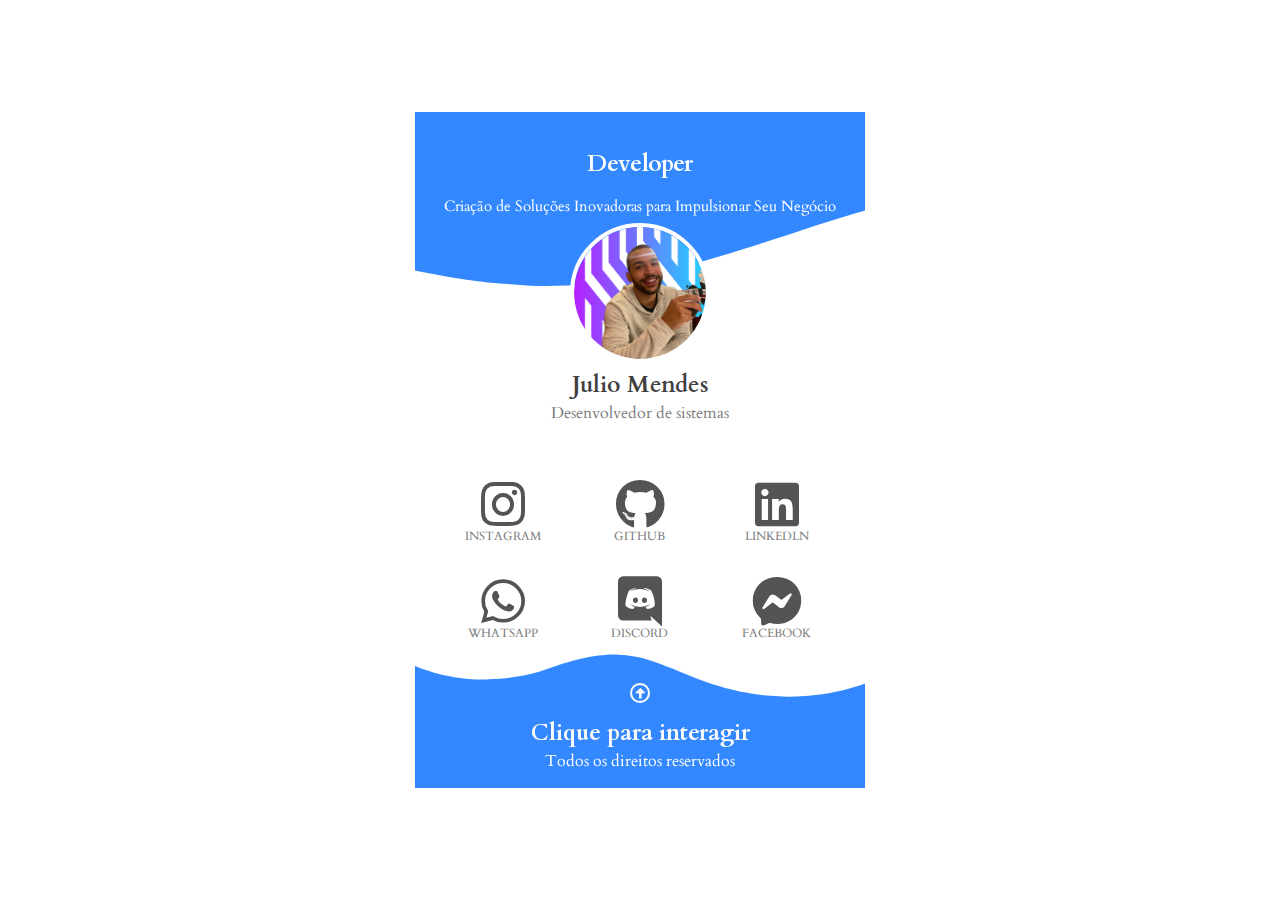
==== commit d0b56400: "ajustes" ====
--- a/index.html
+++ b/index.html
@@ -2,9 +2,7 @@
 <html lang="pt-BR">
 <head>
 	<meta charset="UTF-8">
-	<meta name="viewport" content="width=device-width, initial-scale=1">
-	<link rel="profile" href="https://gmpg.org/xfn/11">
-	<title>Cartão de visita</title>
+		<title>Cartão de visita</title>
 <meta name="robots" content="max-image-preview:large">
 <link rel="alternate" type="application/rss+xml" title="Feed para Cartão de visita &raquo;" href="./feed/index.html">
 <link rel="alternate" type="application/rss+xml" title="Feed de comentários para Cartão de visita &raquo;" href="./comments/feed/index.html">
@@ -35,54 +33,238 @@
 <link rel="stylesheet" id="hello-elementor-theme-style-css" href="./wp-content/themes/hello-elementor/theme.min.css?ver=2.7.1" media="all">
 <link rel="stylesheet" id="elementor-frontend-css" href="./wp-content/plugins/elementor/assets/css/frontend-lite.min.css?ver=3.13.4" media="all">
 <link rel="stylesheet" id="elementor-post-8-css" href="./wp-content/uploads/elementor/css/post-8.css?ver=1686006772" media="all">
-<link rel="stylesheet" id="google-fonts-1-css" href="https://fonts.googleapis.com/css?family=Roboto%3A100%2C100italic%2C200%2C200italic%2C300%2C300italic%2C400%2C400italic%2C500%2C500italic%2C600%2C600italic%2C700%2C700italic%2C800%2C800italic%2C900%2C900italic%7CRoboto+Slab%3A100%2C100italic%2C200%2C200italic%2C300%2C300italic%2C400%2C400italic%2C500%2C500italic%2C600%2C600italic%2C700%2C700italic%2C800%2C800italic%2C900%2C900italic&#038;display=swap&#038;ver=6.2.2" media="all">
+<link rel="stylesheet" id="elementor-icons-css" href="./wp-content/plugins/elementor/assets/lib/eicons/css/elementor-icons.min.css?ver=5.20.0" media="all">
+<link rel="stylesheet" id="swiper-css" href="./wp-content/plugins/elementor/assets/lib/swiper/v8/css/swiper.min.css?ver=8.4.5" media="all">
+<link rel="stylesheet" id="elementor-global-css" href="./wp-content/uploads/elementor/css/global.css?ver=1686008013" media="all">
+<link rel="stylesheet" id="elementor-post-18-css" href="./wp-content/uploads/elementor/css/post-18.css?ver=1686014261" media="all">
+<link rel="stylesheet" id="google-fonts-1-css" href="https://fonts.googleapis.com/css?family=Roboto%3A100%2C100italic%2C200%2C200italic%2C300%2C300italic%2C400%2C400italic%2C500%2C500italic%2C600%2C600italic%2C700%2C700italic%2C800%2C800italic%2C900%2C900italic%7CRoboto+Slab%3A100%2C100italic%2C200%2C200italic%2C300%2C300italic%2C400%2C400italic%2C500%2C500italic%2C600%2C600italic%2C700%2C700italic%2C800%2C800italic%2C900%2C900italic%7CCardo%3A100%2C100italic%2C200%2C200italic%2C300%2C300italic%2C400%2C400italic%2C500%2C500italic%2C600%2C600italic%2C700%2C700italic%2C800%2C800italic%2C900%2C900italic&#038;display=swap&#038;ver=6.2.2" media="all">
+<link rel="stylesheet" id="elementor-icons-shared-0-css" href="./wp-content/plugins/elementor/assets/lib/font-awesome/css/fontawesome.min.css?ver=5.15.3" media="all">
+<link rel="stylesheet" id="elementor-icons-fa-brands-css" href="./wp-content/plugins/elementor/assets/lib/font-awesome/css/brands.min.css?ver=5.15.3" media="all">
+<link rel="stylesheet" id="elementor-icons-fa-regular-css" href="./wp-content/plugins/elementor/assets/lib/font-awesome/css/regular.min.css?ver=5.15.3" media="all">
 <link rel="preconnect" href="https://fonts.gstatic.com/" crossorigin>
 <script src="./wp-includes/js/jquery/jquery.min.js?ver=3.6.4" id="jquery-core-js"></script>
 <script src="./wp-includes/js/jquery/jquery-migrate.min.js?ver=3.4.0" id="jquery-migrate-js"></script>
 <link rel="https://api.w.org/" href="./wp-json/index.html">
+<link rel="alternate" type="application/json" href="./wp-json/wp/v2/pages/18/index.html">
 <link rel="EditURI" type="application/rsd+xml" title="RSD" href="./xmlrpc.php?rsd">
 <link rel="wlwmanifest" type="application/wlwmanifest+xml" href="./wp-includes/wlwmanifest.xml">
 <meta name="generator" content="WordPress 6.2.2">
+<link rel="canonical" href="./index.html">
+<link rel="shortlink" href="./index.html">
+<link rel="alternate" type="application/json+oembed" href="./wp-json/oembed/1.0/embed/index.html?url=.%2F%2F">
+<link rel="alternate" type="text/xml+oembed" href="./wp-json/oembed/1.0/embed/index.html?url=.%2F%2F#038;format=xml">
 <meta name="generator" content="Elementor 3.13.4; features: e_dom_optimization, e_optimized_assets_loading, e_optimized_css_loading, a11y_improvements, additional_custom_breakpoints; settings: css_print_method-external, google_font-enabled, font_display-swap">
+	<meta name="viewport" content="width=device-width, initial-scale=1.0, viewport-fit=cover">
 </head>
-<body class="home blog elementor-default elementor-kit-8">
-
-<svg xmlns="http://www.w3.org/2000/svg" viewbox="0 0 0 0" width="0" height="0" focusable="false" role="none" style="visibility: hidden; position: absolute; left: -9999px; overflow: hidden;"><defs><filter id="wp-duotone-dark-grayscale"><fecolormatrix color-interpolation-filters="sRGB" type="matrix" values=" .299 .587 .114 0 0 .299 .587 .114 0 0 .299 .587 .114 0 0 .299 .587 .114 0 0 "></fecolormatrix><fecomponenttransfer color-interpolation-filters="sRGB"><fefuncr type="table" tablevalues="0 0.49803921568627"></fefuncr><fefuncg type="table" tablevalues="0 0.49803921568627"></fefuncg><fefuncb type="table" tablevalues="0 0.49803921568627"></fefuncb><fefunca type="table" tablevalues="1 1"></fefunca></fecomponenttransfer><fecomposite in2="SourceGraphic" operator="in"></fecomposite></filter></defs></svg><svg xmlns="http://www.w3.org/2000/svg" viewbox="0 0 0 0" width="0" height="0" focusable="false" role="none" style="visibility: hidden; position: absolute; left: -9999px; overflow: hidden;"><defs><filter id="wp-duotone-grayscale"><fecolormatrix color-interpolation-filters="sRGB" type="matrix" values=" .299 .587 .114 0 0 .299 .587 .114 0 0 .299 .587 .114 0 0 .299 .587 .114 0 0 "></fecolormatrix><fecomponenttransfer color-interpolation-filters="sRGB"><fefuncr type="table" tablevalues="0 1"></fefuncr><fefuncg type="table" tablevalues="0 1"></fefuncg><fefuncb type="table" tablevalues="0 1"></fefuncb><fefunca type="table" tablevalues="1 1"></fefunca></fecomponenttransfer><fecomposite in2="SourceGraphic" operator="in"></fecomposite></filter></defs></svg><svg xmlns="http://www.w3.org/2000/svg" viewbox="0 0 0 0" width="0" height="0" focusable="false" role="none" style="visibility: hidden; position: absolute; left: -9999px; overflow: hidden;"><defs><filter id="wp-duotone-purple-yellow"><fecolormatrix color-interpolation-filters="sRGB" type="matrix" values=" .299 .587 .114 0 0 .299 .587 .114 0 0 .299 .587 .114 0 0 .299 .587 .114 0 0 "></fecolormatrix><fecomponenttransfer color-interpolation-filters="sRGB"><fefuncr type="table" tablevalues="0.54901960784314 0.98823529411765"></fefuncr><fefuncg type="table" tablevalues="0 1"></fefuncg><fefuncb type="table" tablevalues="0.71764705882353 0.25490196078431"></fefuncb><fefunca type="table" tablevalues="1 1"></fefunca></fecomponenttransfer><fecomposite in2="SourceGraphic" operator="in"></fecomposite></filter></defs></svg><svg xmlns="http://www.w3.org/2000/svg" viewbox="0 0 0 0" width="0" height="0" focusable="false" role="none" style="visibility: hidden; position: absolute; left: -9999px; overflow: hidden;"><defs><filter id="wp-duotone-blue-red"><fecolormatrix color-interpolation-filters="sRGB" type="matrix" values=" .299 .587 .114 0 0 .299 .587 .114 0 0 .299 .587 .114 0 0 .299 .587 .114 0 0 "></fecolormatrix><fecomponenttransfer color-interpolation-filters="sRGB"><fefuncr type="table" tablevalues="0 1"></fefuncr><fefuncg type="table" tablevalues="0 0.27843137254902"></fefuncg><fefuncb type="table" tablevalues="0.5921568627451 0.27843137254902"></fefuncb><fefunca type="table" tablevalues="1 1"></fefunca></fecomponenttransfer><fecomposite in2="SourceGraphic" operator="in"></fecomposite></filter></defs></svg><svg xmlns="http://www.w3.org/2000/svg" viewbox="0 0 0 0" width="0" height="0" focusable="false" role="none" style="visibility: hidden; position: absolute; left: -9999px; overflow: hidden;"><defs><filter id="wp-duotone-midnight"><fecolormatrix color-interpolation-filters="sRGB" type="matrix" values=" .299 .587 .114 0 0 .299 .587 .114 0 0 .299 .587 .114 0 0 .299 .587 .114 0 0 "></fecolormatrix><fecomponenttransfer color-interpolation-filters="sRGB"><fefuncr type="table" tablevalues="0 0"></fefuncr><fefuncg type="table" tablevalues="0 0.64705882352941"></fefuncg><fefuncb type="table" tablevalues="0 1"></fefuncb><fefunca type="table" tablevalues="1 1"></fefunca></fecomponenttransfer><fecomposite in2="SourceGraphic" operator="in"></fecomposite></filter></defs></svg><svg xmlns="http://www.w3.org/2000/svg" viewbox="0 0 0 0" width="0" height="0" focusable="false" role="none" style="visibility: hidden; position: absolute; left: -9999px; overflow: hidden;"><defs><filter id="wp-duotone-magenta-yellow"><fecolormatrix color-interpolation-filters="sRGB" type="matrix" values=" .299 .587 .114 0 0 .299 .587 .114 0 0 .299 .587 .114 0 0 .299 .587 .114 0 0 "></fecolormatrix><fecomponenttransfer color-interpolation-filters="sRGB"><fefuncr type="table" tablevalues="0.78039215686275 1"></fefuncr><fefuncg type="table" tablevalues="0 0.94901960784314"></fefuncg><fefuncb type="table" tablevalues="0.35294117647059 0.47058823529412"></fefuncb><fefunca type="table" tablevalues="1 1"></fefunca></fecomponenttransfer><fecomposite in2="SourceGraphic" operator="in"></fecomposite></filter></defs></svg><svg xmlns="http://www.w3.org/2000/svg" viewbox="0 0 0 0" width="0" height="0" focusable="false" role="none" style="visibility: hidden; position: absolute; left: -9999px; overflow: hidden;"><defs><filter id="wp-duotone-purple-green"><fecolormatrix color-interpolation-filters="sRGB" type="matrix" values=" .299 .587 .114 0 0 .299 .587 .114 0 0 .299 .587 .114 0 0 .299 .587 .114 0 0 "></fecolormatrix><fecomponenttransfer color-interpolation-filters="sRGB"><fefuncr type="table" tablevalues="0.65098039215686 0.40392156862745"></fefuncr><fefuncg type="table" tablevalues="0 1"></fefuncg><fefuncb type="table" tablevalues="0.44705882352941 0.4"></fefuncb><fefunca type="table" tablevalues="1 1"></fefunca></fecomponenttransfer><fecomposite in2="SourceGraphic" operator="in"></fecomposite></filter></defs></svg><svg xmlns="http://www.w3.org/2000/svg" viewbox="0 0 0 0" width="0" height="0" focusable="false" role="none" style="visibility: hidden; position: absolute; left: -9999px; overflow: hidden;"><defs><filter id="wp-duotone-blue-orange"><fecolormatrix color-interpolation-filters="sRGB" type="matrix" values=" .299 .587 .114 0 0 .299 .587 .114 0 0 .299 .587 .114 0 0 .299 .587 .114 0 0 "></fecolormatrix><fecomponenttransfer color-interpolation-filters="sRGB"><fefuncr type="table" tablevalues="0.098039215686275 1"></fefuncr><fefuncg type="table" tablevalues="0 0.66274509803922"></fefuncg><fefuncb type="table" tablevalues="0.84705882352941 0.41960784313725"></fefuncb><fefunca type="table" tablevalues="1 1"></fefunca></fecomponenttransfer><fecomposite in2="SourceGraphic" operator="in"></fecomposite></filter></defs></svg>
-<a class="skip-link screen-reader-text" href="#content">Skip to content</a>
-
-<header id="site-header" class="site-header dynamic-header " role="banner">
-	<div class="header-inner">
-		<div class="site-branding show-title">
-							<h1 class="site-title show">
-					<a href="./index.html" title="Inicial" rel="home">
-						Cartão de visita					</a>
-				</h1>
-					</div>
-
-			</div>
-</header>
-<main id="content" class="site-main">
-
-			<header class="page-header">
-			<h1 class="entry-title">Arquivos</h1>		</header>
-		<div class="page-content">
-			</div>
-
-	
-	</main>
-<footer id="site-footer" class="site-footer dynamic-footer footer-has-copyright" role="contentinfo">
-	<div class="footer-inner">
-		<div class="site-branding show-logo">
-					</div>
-
-		
-					<div class="copyright show">
-				<p>Todos os direitos reservados</p>
-			</div>
-			</div>
-</footer>
-
-<script src="./wp-content/themes/hello-elementor/assets/js/hello-frontend.min.js?ver=1.0.0" id="hello-theme-frontend-js"></script>
-
-</body>
+<body class="home page-template page-template-elementor_canvas page page-id-18 elementor-default elementor-template-canvas elementor-kit-8 elementor-page elementor-page-18">
+	<svg xmlns="http://www.w3.org/2000/svg" viewbox="0 0 0 0" width="0" height="0" focusable="false" role="none" style="visibility: hidden; position: absolute; left: -9999px; overflow: hidden;"><defs><filter id="wp-duotone-dark-grayscale"><fecolormatrix color-interpolation-filters="sRGB" type="matrix" values=" .299 .587 .114 0 0 .299 .587 .114 0 0 .299 .587 .114 0 0 .299 .587 .114 0 0 "></fecolormatrix><fecomponenttransfer color-interpolation-filters="sRGB"><fefuncr type="table" tablevalues="0 0.49803921568627"></fefuncr><fefuncg type="table" tablevalues="0 0.49803921568627"></fefuncg><fefuncb type="table" tablevalues="0 0.49803921568627"></fefuncb><fefunca type="table" tablevalues="1 1"></fefunca></fecomponenttransfer><fecomposite in2="SourceGraphic" operator="in"></fecomposite></filter></defs></svg><svg xmlns="http://www.w3.org/2000/svg" viewbox="0 0 0 0" width="0" height="0" focusable="false" role="none" style="visibility: hidden; position: absolute; left: -9999px; overflow: hidden;"><defs><filter id="wp-duotone-grayscale"><fecolormatrix color-interpolation-filters="sRGB" type="matrix" values=" .299 .587 .114 0 0 .299 .587 .114 0 0 .299 .587 .114 0 0 .299 .587 .114 0 0 "></fecolormatrix><fecomponenttransfer color-interpolation-filters="sRGB"><fefuncr type="table" tablevalues="0 1"></fefuncr><fefuncg type="table" tablevalues="0 1"></fefuncg><fefuncb type="table" tablevalues="0 1"></fefuncb><fefunca type="table" tablevalues="1 1"></fefunca></fecomponenttransfer><fecomposite in2="SourceGraphic" operator="in"></fecomposite></filter></defs></svg><svg xmlns="http://www.w3.org/2000/svg" viewbox="0 0 0 0" width="0" height="0" focusable="false" role="none" style="visibility: hidden; position: absolute; left: -9999px; overflow: hidden;"><defs><filter id="wp-duotone-purple-yellow"><fecolormatrix color-interpolation-filters="sRGB" type="matrix" values=" .299 .587 .114 0 0 .299 .587 .114 0 0 .299 .587 .114 0 0 .299 .587 .114 0 0 "></fecolormatrix><fecomponenttransfer color-interpolation-filters="sRGB"><fefuncr type="table" tablevalues="0.54901960784314 0.98823529411765"></fefuncr><fefuncg type="table" tablevalues="0 1"></fefuncg><fefuncb type="table" tablevalues="0.71764705882353 0.25490196078431"></fefuncb><fefunca type="table" tablevalues="1 1"></fefunca></fecomponenttransfer><fecomposite in2="SourceGraphic" operator="in"></fecomposite></filter></defs></svg><svg xmlns="http://www.w3.org/2000/svg" viewbox="0 0 0 0" width="0" height="0" focusable="false" role="none" style="visibility: hidden; position: absolute; left: -9999px; overflow: hidden;"><defs><filter id="wp-duotone-blue-red"><fecolormatrix color-interpolation-filters="sRGB" type="matrix" values=" .299 .587 .114 0 0 .299 .587 .114 0 0 .299 .587 .114 0 0 .299 .587 .114 0 0 "></fecolormatrix><fecomponenttransfer color-interpolation-filters="sRGB"><fefuncr type="table" tablevalues="0 1"></fefuncr><fefuncg type="table" tablevalues="0 0.27843137254902"></fefuncg><fefuncb type="table" tablevalues="0.5921568627451 0.27843137254902"></fefuncb><fefunca type="table" tablevalues="1 1"></fefunca></fecomponenttransfer><fecomposite in2="SourceGraphic" operator="in"></fecomposite></filter></defs></svg><svg xmlns="http://www.w3.org/2000/svg" viewbox="0 0 0 0" width="0" height="0" focusable="false" role="none" style="visibility: hidden; position: absolute; left: -9999px; overflow: hidden;"><defs><filter id="wp-duotone-midnight"><fecolormatrix color-interpolation-filters="sRGB" type="matrix" values=" .299 .587 .114 0 0 .299 .587 .114 0 0 .299 .587 .114 0 0 .299 .587 .114 0 0 "></fecolormatrix><fecomponenttransfer color-interpolation-filters="sRGB"><fefuncr type="table" tablevalues="0 0"></fefuncr><fefuncg type="table" tablevalues="0 0.64705882352941"></fefuncg><fefuncb type="table" tablevalues="0 1"></fefuncb><fefunca type="table" tablevalues="1 1"></fefunca></fecomponenttransfer><fecomposite in2="SourceGraphic" operator="in"></fecomposite></filter></defs></svg><svg xmlns="http://www.w3.org/2000/svg" viewbox="0 0 0 0" width="0" height="0" focusable="false" role="none" style="visibility: hidden; position: absolute; left: -9999px; overflow: hidden;"><defs><filter id="wp-duotone-magenta-yellow"><fecolormatrix color-interpolation-filters="sRGB" type="matrix" values=" .299 .587 .114 0 0 .299 .587 .114 0 0 .299 .587 .114 0 0 .299 .587 .114 0 0 "></fecolormatrix><fecomponenttransfer color-interpolation-filters="sRGB"><fefuncr type="table" tablevalues="0.78039215686275 1"></fefuncr><fefuncg type="table" tablevalues="0 0.94901960784314"></fefuncg><fefuncb type="table" tablevalues="0.35294117647059 0.47058823529412"></fefuncb><fefunca type="table" tablevalues="1 1"></fefunca></fecomponenttransfer><fecomposite in2="SourceGraphic" operator="in"></fecomposite></filter></defs></svg><svg xmlns="http://www.w3.org/2000/svg" viewbox="0 0 0 0" width="0" height="0" focusable="false" role="none" style="visibility: hidden; position: absolute; left: -9999px; overflow: hidden;"><defs><filter id="wp-duotone-purple-green"><fecolormatrix color-interpolation-filters="sRGB" type="matrix" values=" .299 .587 .114 0 0 .299 .587 .114 0 0 .299 .587 .114 0 0 .299 .587 .114 0 0 "></fecolormatrix><fecomponenttransfer color-interpolation-filters="sRGB"><fefuncr type="table" tablevalues="0.65098039215686 0.40392156862745"></fefuncr><fefuncg type="table" tablevalues="0 1"></fefuncg><fefuncb type="table" tablevalues="0.44705882352941 0.4"></fefuncb><fefunca type="table" tablevalues="1 1"></fefunca></fecomponenttransfer><fecomposite in2="SourceGraphic" operator="in"></fecomposite></filter></defs></svg><svg xmlns="http://www.w3.org/2000/svg" viewbox="0 0 0 0" width="0" height="0" focusable="false" role="none" style="visibility: hidden; position: absolute; left: -9999px; overflow: hidden;"><defs><filter id="wp-duotone-blue-orange"><fecolormatrix color-interpolation-filters="sRGB" type="matrix" values=" .299 .587 .114 0 0 .299 .587 .114 0 0 .299 .587 .114 0 0 .299 .587 .114 0 0 "></fecolormatrix><fecomponenttransfer color-interpolation-filters="sRGB"><fefuncr type="table" tablevalues="0.098039215686275 1"></fefuncr><fefuncg type="table" tablevalues="0 0.66274509803922"></fefuncg><fefuncb type="table" tablevalues="0.84705882352941 0.41960784313725"></fefuncb><fefunca type="table" tablevalues="1 1"></fefunca></fecomponenttransfer><fecomposite in2="SourceGraphic" operator="in"></fecomposite></filter></defs></svg>		<div data-elementor-type="wp-page" data-elementor-id="18" class="elementor elementor-18">
+									<section class="elementor-section elementor-top-section elementor-element elementor-element-604f45c elementor-section-height-full elementor-section-boxed elementor-section-height-default elementor-section-items-middle" data-id="604f45c" data-element_type="section" data-settings="{&quot;shape_divider_top&quot;:&quot;waves&quot;}">
+					<div class="elementor-shape elementor-shape-top" data-negative="false">
+			<svg xmlns="http://www.w3.org/2000/svg" viewbox="0 0 1000 100" preserveaspectratio="none">
+	<path class="elementor-shape-fill" d="M421.9,6.5c22.6-2.5,51.5,0.4,75.5,5.3c23.6,4.9,70.9,23.5,100.5,35.7c75.8,32.2,133.7,44.5,192.6,49.7
+	c23.6,2.1,48.7,3.5,103.4-2.5c54.7-6,106.2-25.6,106.2-25.6V0H0v30.3c0,0,72,32.6,158.4,30.5c39.2-0.7,92.8-6.7,134-22.4
+	c21.2-8.1,52.2-18.2,79.7-24.2C399.3,7.9,411.6,7.5,421.9,6.5z"></path>
+</svg>		</div>
+					<div class="elementor-container elementor-column-gap-no">
+					<div class="elementor-column elementor-col-100 elementor-top-column elementor-element elementor-element-4bbedbf" data-id="4bbedbf" data-element_type="column" data-settings="{&quot;background_background&quot;:&quot;classic&quot;}">
+			<div class="elementor-widget-wrap elementor-element-populated">
+								<section class="elementor-section elementor-inner-section elementor-element elementor-element-893beb5 elementor-section-content-middle elementor-section-boxed elementor-section-height-default elementor-section-height-default" data-id="893beb5" data-element_type="section" data-settings="{&quot;background_background&quot;:&quot;classic&quot;,&quot;shape_divider_bottom&quot;:&quot;waves&quot;,&quot;shape_divider_top&quot;:&quot;waves&quot;}">
+					<div class="elementor-shape elementor-shape-top" data-negative="false">
+			<svg xmlns="http://www.w3.org/2000/svg" viewbox="0 0 1000 100" preserveaspectratio="none">
+	<path class="elementor-shape-fill" d="M421.9,6.5c22.6-2.5,51.5,0.4,75.5,5.3c23.6,4.9,70.9,23.5,100.5,35.7c75.8,32.2,133.7,44.5,192.6,49.7
+	c23.6,2.1,48.7,3.5,103.4-2.5c54.7-6,106.2-25.6,106.2-25.6V0H0v30.3c0,0,72,32.6,158.4,30.5c39.2-0.7,92.8-6.7,134-22.4
+	c21.2-8.1,52.2-18.2,79.7-24.2C399.3,7.9,411.6,7.5,421.9,6.5z"></path>
+</svg>		</div>
+				<div class="elementor-shape elementor-shape-bottom" data-negative="false">
+			<svg xmlns="http://www.w3.org/2000/svg" viewbox="0 0 1000 100" preserveaspectratio="none">
+	<path class="elementor-shape-fill" d="M421.9,6.5c22.6-2.5,51.5,0.4,75.5,5.3c23.6,4.9,70.9,23.5,100.5,35.7c75.8,32.2,133.7,44.5,192.6,49.7
+	c23.6,2.1,48.7,3.5,103.4-2.5c54.7-6,106.2-25.6,106.2-25.6V0H0v30.3c0,0,72,32.6,158.4,30.5c39.2-0.7,92.8-6.7,134-22.4
+	c21.2-8.1,52.2-18.2,79.7-24.2C399.3,7.9,411.6,7.5,421.9,6.5z"></path>
+</svg>		</div>
+					<div class="elementor-container elementor-column-gap-no">
+					<div class="elementor-column elementor-col-100 elementor-inner-column elementor-element elementor-element-5512854" data-id="5512854" data-element_type="column">
+			<div class="elementor-widget-wrap elementor-element-populated">
+								<div class="elementor-element elementor-element-47031f5 elementor-widget elementor-widget-heading" data-id="47031f5" data-element_type="widget" data-widget_type="heading.default">
+				<div class="elementor-widget-container">
+			<style>/*! elementor - v3.13.3 - 28-05-2023 */
+.elementor-heading-title{padding:0;margin:0;line-height:1}.elementor-widget-heading .elementor-heading-title[class*=elementor-size-]>a{color:inherit;font-size:inherit;line-height:inherit}.elementor-widget-heading .elementor-heading-title.elementor-size-small{font-size:15px}.elementor-widget-heading .elementor-heading-title.elementor-size-medium{font-size:19px}.elementor-widget-heading .elementor-heading-title.elementor-size-large{font-size:29px}.elementor-widget-heading .elementor-heading-title.elementor-size-xl{font-size:39px}.elementor-widget-heading .elementor-heading-title.elementor-size-xxl{font-size:59px}</style>
+<h1 class="elementor-heading-title elementor-size-default">Developer</h1>		</div>
+				</div>
+				<div class="elementor-element elementor-element-48031c7 elementor-widget elementor-widget-text-editor" data-id="48031c7" data-element_type="widget" data-widget_type="text-editor.default">
+				<div class="elementor-widget-container">
+			<style>/*! elementor - v3.13.3 - 28-05-2023 */
+.elementor-widget-text-editor.elementor-drop-cap-view-stacked .elementor-drop-cap{background-color:#69727d;color:#fff}.elementor-widget-text-editor.elementor-drop-cap-view-framed .elementor-drop-cap{color:#69727d;border:3px solid;background-color:transparent}.elementor-widget-text-editor:not(.elementor-drop-cap-view-default) .elementor-drop-cap{margin-top:8px}.elementor-widget-text-editor:not(.elementor-drop-cap-view-default) .elementor-drop-cap-letter{width:1em;height:1em}.elementor-widget-text-editor .elementor-drop-cap{float:left;text-align:center;line-height:1;font-size:50px}.elementor-widget-text-editor .elementor-drop-cap-letter{display:inline-block}</style>				<p>Criação de Soluções Inovadoras para Impulsionar Seu Negócio</p>						</div>
+				</div>
+					</div>
+		</div>
+							</div>
+		</section>
+				<section class="elementor-section elementor-inner-section elementor-element elementor-element-b008fc8 elementor-section-content-middle elementor-section-boxed elementor-section-height-default elementor-section-height-default" data-id="b008fc8" data-element_type="section" data-settings="{&quot;background_background&quot;:&quot;classic&quot;}">
+						<div class="elementor-container elementor-column-gap-no">
+					<div class="elementor-column elementor-col-100 elementor-inner-column elementor-element elementor-element-adc84c5" data-id="adc84c5" data-element_type="column">
+			<div class="elementor-widget-wrap elementor-element-populated">
+								<div class="elementor-element elementor-element-83767de elementor-widget elementor-widget-image" data-id="83767de" data-element_type="widget" data-widget_type="image.default">
+				<div class="elementor-widget-container">
+			<style>/*! elementor - v3.13.3 - 28-05-2023 */
+.elementor-widget-image{text-align:center}.elementor-widget-image a{display:inline-block}.elementor-widget-image a img[src$=".svg"]{width:48px}.elementor-widget-image img{vertical-align:middle;display:inline-block}</style>												<img decoding="async" width="150" height="150" src="./wp-content/uploads/2023/06/profile-pic.png" class="attachment-thumbnail size-thumbnail wp-image-22" alt="">															</div>
+				</div>
+				<div class="elementor-element elementor-element-fdae11c elementor-widget elementor-widget-heading" data-id="fdae11c" data-element_type="widget" data-widget_type="heading.default">
+				<div class="elementor-widget-container">
+			<h2 class="elementor-heading-title elementor-size-default">Julio Mendes</h2>		</div>
+				</div>
+				<div class="elementor-element elementor-element-4548901 elementor-widget elementor-widget-text-editor" data-id="4548901" data-element_type="widget" data-widget_type="text-editor.default">
+				<div class="elementor-widget-container">
+							<p>Desenvolvedor de sistemas</p>						</div>
+				</div>
+					</div>
+		</div>
+							</div>
+		</section>
+				<section class="elementor-section elementor-inner-section elementor-element elementor-element-e468e41 elementor-section-content-middle elementor-section-boxed elementor-section-height-default elementor-section-height-default" data-id="e468e41" data-element_type="section" data-settings="{&quot;background_background&quot;:&quot;classic&quot;}">
+						<div class="elementor-container elementor-column-gap-no">
+					<div class="elementor-column elementor-col-33 elementor-inner-column elementor-element elementor-element-76c5942" data-id="76c5942" data-element_type="column">
+			<div class="elementor-widget-wrap elementor-element-populated">
+								<div class="elementor-element elementor-element-d0b8dc2 elementor-view-default elementor-widget elementor-widget-icon" data-id="d0b8dc2" data-element_type="widget" data-widget_type="icon.default">
+				<div class="elementor-widget-container">
+					<div class="elementor-icon-wrapper">
+			<a class="elementor-icon" href="https://www.instagram.com/_juliomendes/" target="_blank">
+			<i aria-hidden="true" class="fab fa-instagram"></i>			</a>
+		</div>
+				</div>
+				</div>
+				<div class="elementor-element elementor-element-5300c71 elementor-widget elementor-widget-text-editor" data-id="5300c71" data-element_type="widget" data-widget_type="text-editor.default">
+				<div class="elementor-widget-container">
+							<p>INSTAGRAM</p>						</div>
+				</div>
+					</div>
+		</div>
+				<div class="elementor-column elementor-col-33 elementor-inner-column elementor-element elementor-element-eb987a1" data-id="eb987a1" data-element_type="column">
+			<div class="elementor-widget-wrap elementor-element-populated">
+								<div class="elementor-element elementor-element-6562dfd elementor-view-default elementor-widget elementor-widget-icon" data-id="6562dfd" data-element_type="widget" data-widget_type="icon.default">
+				<div class="elementor-widget-container">
+					<div class="elementor-icon-wrapper">
+			<a class="elementor-icon" href="https://github.com/Jumendess" target="_blank">
+			<i aria-hidden="true" class="fab fa-github"></i>			</a>
+		</div>
+				</div>
+				</div>
+				<div class="elementor-element elementor-element-a8eaf44 elementor-widget elementor-widget-text-editor" data-id="a8eaf44" data-element_type="widget" data-widget_type="text-editor.default">
+				<div class="elementor-widget-container">
+							<p>GITHUB</p>						</div>
+				</div>
+					</div>
+		</div>
+				<div class="elementor-column elementor-col-33 elementor-inner-column elementor-element elementor-element-9022eb1" data-id="9022eb1" data-element_type="column">
+			<div class="elementor-widget-wrap elementor-element-populated">
+								<div class="elementor-element elementor-element-484e146 elementor-view-default elementor-widget elementor-widget-icon" data-id="484e146" data-element_type="widget" data-widget_type="icon.default">
+				<div class="elementor-widget-container">
+					<div class="elementor-icon-wrapper">
+			<a class="elementor-icon" href="https://www.linkedin.com/in/julio-mendess/" target="_blank">
+			<i aria-hidden="true" class="fab fa-linkedin"></i>			</a>
+		</div>
+				</div>
+				</div>
+				<div class="elementor-element elementor-element-a63286f elementor-widget elementor-widget-text-editor" data-id="a63286f" data-element_type="widget" data-widget_type="text-editor.default">
+				<div class="elementor-widget-container">
+							<p>LINKEDLN</p>						</div>
+				</div>
+					</div>
+		</div>
+							</div>
+		</section>
+				<section class="elementor-section elementor-inner-section elementor-element elementor-element-4218682 elementor-section-content-middle elementor-section-boxed elementor-section-height-default elementor-section-height-default" data-id="4218682" data-element_type="section" data-settings="{&quot;background_background&quot;:&quot;classic&quot;}">
+						<div class="elementor-container elementor-column-gap-no">
+					<div class="elementor-column elementor-col-33 elementor-inner-column elementor-element elementor-element-7ec3cdc" data-id="7ec3cdc" data-element_type="column">
+			<div class="elementor-widget-wrap elementor-element-populated">
+								<div class="elementor-element elementor-element-f88d5b8 elementor-view-default elementor-widget elementor-widget-icon" data-id="f88d5b8" data-element_type="widget" data-widget_type="icon.default">
+				<div class="elementor-widget-container">
+					<div class="elementor-icon-wrapper">
+			<a class="elementor-icon" href="https://api.whatsapp.com/+5511998842630" target="_blank">
+			<i aria-hidden="true" class="fab fa-whatsapp"></i>			</a>
+		</div>
+				</div>
+				</div>
+				<div class="elementor-element elementor-element-01ef6f0 elementor-widget elementor-widget-text-editor" data-id="01ef6f0" data-element_type="widget" data-widget_type="text-editor.default">
+				<div class="elementor-widget-container">
+							<p>WHATSAPP</p>						</div>
+				</div>
+					</div>
+		</div>
+				<div class="elementor-column elementor-col-33 elementor-inner-column elementor-element elementor-element-e302f23" data-id="e302f23" data-element_type="column">
+			<div class="elementor-widget-wrap elementor-element-populated">
+								<div class="elementor-element elementor-element-639b6f0 elementor-view-default elementor-widget elementor-widget-icon" data-id="639b6f0" data-element_type="widget" data-widget_type="icon.default">
+				<div class="elementor-widget-container">
+					<div class="elementor-icon-wrapper">
+			<div class="elementor-icon">
+			<i aria-hidden="true" class="fab fa-discord"></i>			</div>
+		</div>
+				</div>
+				</div>
+				<div class="elementor-element elementor-element-685b98e elementor-widget elementor-widget-text-editor" data-id="685b98e" data-element_type="widget" data-widget_type="text-editor.default">
+				<div class="elementor-widget-container">
+							<p>DISCORD</p>						</div>
+				</div>
+					</div>
+		</div>
+				<div class="elementor-column elementor-col-33 elementor-inner-column elementor-element elementor-element-c043668" data-id="c043668" data-element_type="column">
+			<div class="elementor-widget-wrap elementor-element-populated">
+								<div class="elementor-element elementor-element-5619cbf elementor-view-default elementor-widget elementor-widget-icon" data-id="5619cbf" data-element_type="widget" data-widget_type="icon.default">
+				<div class="elementor-widget-container">
+					<div class="elementor-icon-wrapper">
+			<a class="elementor-icon" href="https://www.facebook.com/julio.mendes.9440/">
+			<i aria-hidden="true" class="fab fa-facebook-messenger"></i>			</a>
+		</div>
+				</div>
+				</div>
+				<div class="elementor-element elementor-element-c43a96a elementor-widget elementor-widget-text-editor" data-id="c43a96a" data-element_type="widget" data-widget_type="text-editor.default">
+				<div class="elementor-widget-container">
+							<p>FACEBOOK</p>						</div>
+				</div>
+					</div>
+		</div>
+							</div>
+		</section>
+				<section class="elementor-section elementor-inner-section elementor-element elementor-element-16cdc5e elementor-section-content-middle elementor-section-boxed elementor-section-height-default elementor-section-height-default" data-id="16cdc5e" data-element_type="section" data-settings="{&quot;background_background&quot;:&quot;classic&quot;,&quot;shape_divider_top&quot;:&quot;waves&quot;}">
+					<div class="elementor-shape elementor-shape-top" data-negative="false">
+			<svg xmlns="http://www.w3.org/2000/svg" viewbox="0 0 1000 100" preserveaspectratio="none">
+	<path class="elementor-shape-fill" d="M421.9,6.5c22.6-2.5,51.5,0.4,75.5,5.3c23.6,4.9,70.9,23.5,100.5,35.7c75.8,32.2,133.7,44.5,192.6,49.7
+	c23.6,2.1,48.7,3.5,103.4-2.5c54.7-6,106.2-25.6,106.2-25.6V0H0v30.3c0,0,72,32.6,158.4,30.5c39.2-0.7,92.8-6.7,134-22.4
+	c21.2-8.1,52.2-18.2,79.7-24.2C399.3,7.9,411.6,7.5,421.9,6.5z"></path>
+</svg>		</div>
+					<div class="elementor-container elementor-column-gap-no">
+					<div class="elementor-column elementor-col-100 elementor-inner-column elementor-element elementor-element-5fcfbe2" data-id="5fcfbe2" data-element_type="column">
+			<div class="elementor-widget-wrap elementor-element-populated">
+								<div class="elementor-element elementor-element-4172b06 elementor-view-default elementor-widget elementor-widget-icon" data-id="4172b06" data-element_type="widget" data-widget_type="icon.default">
+				<div class="elementor-widget-container">
+					<div class="elementor-icon-wrapper">
+			<div class="elementor-icon">
+			<i aria-hidden="true" class="far fa-arrow-alt-circle-up"></i>			</div>
+		</div>
+				</div>
+				</div>
+				<div class="elementor-element elementor-element-341cee1 elementor-widget elementor-widget-heading" data-id="341cee1" data-element_type="widget" data-widget_type="heading.default">
+				<div class="elementor-widget-container">
+			<h2 class="elementor-heading-title elementor-size-default">Clique para interagir</h2>		</div>
+				</div>
+				<div class="elementor-element elementor-element-23aea3d elementor-widget elementor-widget-text-editor" data-id="23aea3d" data-element_type="widget" data-widget_type="text-editor.default">
+				<div class="elementor-widget-container">
+							<p>Todos os direitos reservados</p>						</div>
+				</div>
+					</div>
+		</div>
+							</div>
+		</section>
+					</div>
+		</div>
+							</div>
+		</section>
+							</div>
+		<script src="./wp-content/themes/hello-elementor/assets/js/hello-frontend.min.js?ver=1.0.0" id="hello-theme-frontend-js"></script>
+<script src="./wp-content/plugins/elementor/assets/js/webpack.runtime.min.js?ver=3.13.4" id="elementor-webpack-runtime-js"></script>
+<script src="./wp-content/plugins/elementor/assets/js/frontend-modules.min.js?ver=3.13.4" id="elementor-frontend-modules-js"></script>
+<script src="./wp-content/plugins/elementor/assets/lib/waypoints/waypoints.min.js?ver=4.0.2" id="elementor-waypoints-js"></script>
+<script src="./wp-includes/js/jquery/ui/core.min.js?ver=1.13.2" id="jquery-ui-core-js"></script>
+<script id="elementor-frontend-js-before">var elementorFrontendConfig = {"environmentMode":{"edit":false,"wpPreview":false,"isScriptDebug":false},"i18n":{"shareOnFacebook":"Compartilhar no Facebook","shareOnTwitter":"Compartilhar no Twitter","pinIt":"Fixar","download":"Baixar","downloadImage":"Baixar imagem","fullscreen":"Tela cheia","zoom":"Zoom","share":"Compartilhar","playVideo":"Reproduzir vídeo","previous":"Anterior","next":"Próximo","close":"Fechar"},"is_rtl":false,"breakpoints":{"xs":0,"sm":480,"md":768,"lg":1025,"xl":1440,"xxl":1600},"responsive":{"breakpoints":{"mobile":{"label":"Celular em modo retrato","value":767,"default_value":767,"direction":"max","is_enabled":true},"mobile_extra":{"label":"Celular em modo paisagem","value":880,"default_value":880,"direction":"max","is_enabled":false},"tablet":{"label":"Tablet Portrait","value":1024,"default_value":1024,"direction":"max","is_enabled":true},"tablet_extra":{"label":"Tablet Landscape","value":1200,"default_value":1200,"direction":"max","is_enabled":false},"laptop":{"label":"Laptop","value":1366,"default_value":1366,"direction":"max","is_enabled":false},"widescreen":{"label":"Widescreen","value":2400,"default_value":2400,"direction":"min","is_enabled":false}}},"version":"3.13.4","is_static":false,"experimentalFeatures":{"e_dom_optimization":true,"e_optimized_assets_loading":true,"e_optimized_css_loading":true,"a11y_improvements":true,"additional_custom_breakpoints":true,"e_swiper_latest":true,"hello-theme-header-footer":true,"landing-pages":true},"urls":{"assets":".\/\/wp-content\/plugins\/elementor\/assets\/"},"swiperClass":"swiper","settings":{"page":[],"editorPreferences":[]},"kit":{"active_breakpoints":["viewport_mobile","viewport_tablet"],"global_image_lightbox":"yes","lightbox_enable_counter":"yes","lightbox_enable_fullscreen":"yes","lightbox_enable_zoom":"yes","lightbox_enable_share":"yes","lightbox_title_src":"title","lightbox_description_src":"description","hello_header_logo_type":"title","hello_footer_logo_type":"logo"},"post":{"id":18,"title":"Cart%C3%A3o%20de%20visita","excerpt":"","featuredImage":false}};</script>
+<script src="./wp-content/plugins/elementor/assets/js/frontend.min.js?ver=3.13.4" id="elementor-frontend-js"></script>
+	</body>
 </html>--- a/wp-content/plugins/elementor/assets/lib/eicons/css/elementor-icons.min.css
+++ b/wp-content/plugins/elementor/assets/lib/eicons/css/elementor-icons.min.css
@@ -0,0 +1,2 @@
+/*! elementor-icons - v5.20.0 - 29-03-2023 */
+@font-face{font-family:eicons;src:url(./../fonts/eicons.eot?5_20_0);src:url(./../fonts/eicons.eot?5_20_0#iefix) format("embedded-opentype"),url(./../fonts/eicons.woff2?5_20_0) format("woff2"),url(./../fonts/eicons.woff?5_20_0) format("woff"),url(./../fonts/eicons.ttf?5_20_0) format("truetype"),url(./../fonts/eicons.svg?5_20_0#eicon) format("svg");font-weight:400;font-style:normal}[class*=" eicon-"],[class^=eicon]{display:inline-block;font-family:eicons;font-size:inherit;font-weight:400;font-style:normal;font-variant:normal;line-height:1;text-rendering:auto;-webkit-font-smoothing:antialiased;-moz-osx-font-smoothing:grayscale}@keyframes a{0%{transform:rotate(0deg)}to{transform:rotate(359deg)}}.eicon-animation-spin{animation:a 2s infinite linear}.eicon-editor-link:before{content:"\e800"}.eicon-editor-unlink:before{content:"\e801"}.eicon-editor-external-link:before{content:"\e802"}.eicon-editor-close:before{content:"\e803"}.eicon-editor-list-ol:before{content:"\e804"}.eicon-editor-list-ul:before{content:"\e805"}.eicon-editor-bold:before{content:"\e806"}.eicon-editor-italic:before{content:"\e807"}.eicon-editor-underline:before{content:"\e808"}.eicon-editor-paragraph:before{content:"\e809"}.eicon-editor-h1:before{content:"\e80a"}.eicon-editor-h2:before{content:"\e80b"}.eicon-editor-h3:before{content:"\e80c"}.eicon-editor-h4:before{content:"\e80d"}.eicon-editor-h5:before{content:"\e80e"}.eicon-editor-h6:before{content:"\e80f"}.eicon-editor-quote:before{content:"\e810"}.eicon-editor-code:before{content:"\e811"}.eicon-elementor:before{content:"\e812"}.eicon-elementor-circle:before{content:"\e813"}.eicon-pojome:before{content:"\e814"}.eicon-plus:before{content:"\e815"}.eicon-menu-bar:before{content:"\e816"}.eicon-apps:before{content:"\e817"}.eicon-accordion:before{content:"\e818"}.eicon-alert:before{content:"\e819"}.eicon-animation-text:before{content:"\e81a"}.eicon-animation:before{content:"\e81b"}.eicon-banner:before{content:"\e81c"}.eicon-blockquote:before{content:"\e81d"}.eicon-button:before{content:"\e81e"}.eicon-call-to-action:before{content:"\e81f"}.eicon-captcha:before{content:"\e820"}.eicon-carousel:before{content:"\e821"}.eicon-checkbox:before{content:"\e822"}.eicon-columns:before{content:"\e823"}.eicon-countdown:before{content:"\e824"}.eicon-counter:before{content:"\e825"}.eicon-date:before{content:"\e826"}.eicon-divider-shape:before{content:"\e827"}.eicon-divider:before{content:"\e828"}.eicon-download-button:before{content:"\e829"}.eicon-dual-button:before{content:"\e82a"}.eicon-email-field:before{content:"\e82b"}.eicon-facebook-comments:before{content:"\e82c"}.eicon-facebook-like-box:before{content:"\e82d"}.eicon-form-horizontal:before{content:"\e82e"}.eicon-form-vertical:before{content:"\e82f"}.eicon-gallery-grid:before{content:"\e830"}.eicon-gallery-group:before{content:"\e831"}.eicon-gallery-justified:before{content:"\e832"}.eicon-gallery-masonry:before{content:"\e833"}.eicon-icon-box:before{content:"\e834"}.eicon-image-before-after:before{content:"\e835"}.eicon-image-box:before{content:"\e836"}.eicon-image-hotspot:before{content:"\e837"}.eicon-image-rollover:before{content:"\e838"}.eicon-info-box:before{content:"\e839"}.eicon-inner-section:before{content:"\e83a"}.eicon-mailchimp:before{content:"\e83b"}.eicon-menu-card:before{content:"\e83c"}.eicon-navigation-horizontal:before{content:"\e83d"}.eicon-nav-menu:before{content:"\e83e"}.eicon-navigation-vertical:before{content:"\e83f"}.eicon-number-field:before{content:"\e840"}.eicon-parallax:before{content:"\e841"}.eicon-php7:before{content:"\e842"}.eicon-post-list:before{content:"\e843"}.eicon-post-slider:before{content:"\e844"}.eicon-post:before{content:"\e845"}.eicon-posts-carousel:before{content:"\e846"}.eicon-posts-grid:before{content:"\e847"}.eicon-posts-group:before{content:"\e848"}.eicon-posts-justified:before{content:"\e849"}.eicon-posts-masonry:before{content:"\e84a"}.eicon-posts-ticker:before{content:"\e84b"}.eicon-price-list:before{content:"\e84c"}.eicon-price-table:before{content:"\e84d"}.eicon-radio:before{content:"\e84e"}.eicon-rtl:before{content:"\e84f"}.eicon-scroll:before{content:"\e850"}.eicon-search:before{content:"\e851"}.eicon-select:before{content:"\e852"}.eicon-share:before{content:"\e853"}.eicon-sidebar:before{content:"\e854"}.eicon-skill-bar:before{content:"\e855"}.eicon-slider-3d:before{content:"\e856"}.eicon-slider-album:before{content:"\e857"}.eicon-slider-device:before{content:"\e858"}.eicon-slider-full-screen:before{content:"\e859"}.eicon-slider-push:before{content:"\e85a"}.eicon-slider-vertical:before{content:"\e85b"}.eicon-slider-video:before{content:"\e85c"}.eicon-slides:before{content:"\e85d"}.eicon-social-icons:before{content:"\e85e"}.eicon-spacer:before{content:"\e85f"}.eicon-table:before{content:"\e860"}.eicon-tabs:before{content:"\e861"}.eicon-tel-field:before{content:"\e862"}.eicon-text-area:before{content:"\e863"}.eicon-text-field:before{content:"\e864"}.eicon-thumbnails-down:before{content:"\e865"}.eicon-thumbnails-half:before{content:"\e866"}.eicon-thumbnails-right:before{content:"\e867"}.eicon-time-line:before{content:"\e868"}.eicon-toggle:before{content:"\e869"}.eicon-url:before{content:"\e86a"}.eicon-t-letter:before{content:"\e86b"}.eicon-wordpress:before{content:"\e86c"}.eicon-text:before{content:"\e86d"}.eicon-anchor:before{content:"\e86e"}.eicon-bullet-list:before{content:"\e86f"}.eicon-code:before{content:"\e870"}.eicon-favorite:before{content:"\e871"}.eicon-google-maps:before{content:"\e872"}.eicon-image:before{content:"\e873"}.eicon-photo-library:before{content:"\e874"}.eicon-woocommerce:before{content:"\e875"}.eicon-youtube:before{content:"\e876"}.eicon-flip-box:before{content:"\e877"}.eicon-settings:before{content:"\e878"}.eicon-headphones:before{content:"\e879"}.eicon-testimonial:before{content:"\e87a"}.eicon-counter-circle:before{content:"\e87b"}.eicon-person:before{content:"\e87c"}.eicon-chevron-right:before{content:"\e87d"}.eicon-chevron-left:before{content:"\e87e"}.eicon-close:before{content:"\e87f"}.eicon-file-download:before{content:"\e880"}.eicon-save:before{content:"\e881"}.eicon-zoom-in:before{content:"\e882"}.eicon-shortcode:before{content:"\e883"}.eicon-nerd:before{content:"\e884"}.eicon-device-desktop:before{content:"\e885"}.eicon-device-tablet:before{content:"\e886"}.eicon-device-mobile:before{content:"\e887"}.eicon-document-file:before{content:"\e888"}.eicon-folder-o:before{content:"\e889"}.eicon-hypster:before{content:"\e88a"}.eicon-h-align-left:before{content:"\e88b"}.eicon-h-align-right:before{content:"\e88c"}.eicon-h-align-center:before{content:"\e88d"}.eicon-h-align-stretch:before{content:"\e88e"}.eicon-v-align-top:before{content:"\e88f"}.eicon-v-align-bottom:before{content:"\e890"}.eicon-v-align-middle:before{content:"\e891"}.eicon-v-align-stretch:before{content:"\e892"}.eicon-pro-icon:before{content:"\e893"}.eicon-mail:before{content:"\e894"}.eicon-lock-user:before{content:"\e895"}.eicon-testimonial-carousel:before{content:"\e896"}.eicon-media-carousel:before{content:"\e897"}.eicon-section:before{content:"\e898"}.eicon-column:before{content:"\e899"}.eicon-edit:before{content:"\e89a"}.eicon-clone:before{content:"\e89b"}.eicon-trash:before{content:"\e89c"}.eicon-play:before{content:"\e89d"}.eicon-angle-right:before{content:"\e89e"}.eicon-angle-left:before{content:"\e89f"}.eicon-animated-headline:before{content:"\e8a0"}.eicon-menu-toggle:before{content:"\e8a1"}.eicon-fb-embed:before{content:"\e8a2"}.eicon-fb-feed:before{content:"\e8a3"}.eicon-twitter-embed:before{content:"\e8a4"}.eicon-twitter-feed:before{content:"\e8a5"}.eicon-sync:before{content:"\e8a6"}.eicon-import-export:before{content:"\e8a7"}.eicon-check-circle:before{content:"\e8a8"}.eicon-library-save:before{content:"\e8a9"}.eicon-library-download:before{content:"\e8aa"}.eicon-insert:before{content:"\e8ab"}.eicon-preview-medium:before{content:"\e8ac"}.eicon-sort-down:before{content:"\e8ad"}.eicon-sort-up:before{content:"\e8ae"}.eicon-heading:before{content:"\e8af"}.eicon-logo:before{content:"\e8b0"}.eicon-meta-data:before{content:"\e8b1"}.eicon-post-content:before{content:"\e8b2"}.eicon-post-excerpt:before{content:"\e8b3"}.eicon-post-navigation:before{content:"\e8b4"}.eicon-yoast:before{content:"\e8b5"}.eicon-nerd-chuckle:before{content:"\e8b6"}.eicon-nerd-wink:before{content:"\e8b7"}.eicon-comments:before{content:"\e8b8"}.eicon-download-circle-o:before{content:"\e8b9"}.eicon-library-upload:before{content:"\e8ba"}.eicon-save-o:before{content:"\e8bb"}.eicon-upload-circle-o:before{content:"\e8bc"}.eicon-ellipsis-h:before{content:"\e8bd"}.eicon-ellipsis-v:before{content:"\e8be"}.eicon-arrow-left:before{content:"\e8bf"}.eicon-arrow-right:before{content:"\e8c0"}.eicon-arrow-up:before{content:"\e8c1"}.eicon-arrow-down:before{content:"\e8c2"}.eicon-play-o:before{content:"\e8c3"}.eicon-archive-posts:before{content:"\e8c4"}.eicon-archive-title:before{content:"\e8c5"}.eicon-featured-image:before{content:"\e8c6"}.eicon-post-info:before{content:"\e8c7"}.eicon-post-title:before{content:"\e8c8"}.eicon-site-logo:before{content:"\e8c9"}.eicon-site-search:before{content:"\e8ca"}.eicon-site-title:before{content:"\e8cb"}.eicon-plus-square:before{content:"\e8cc"}.eicon-minus-square:before{content:"\e8cd"}.eicon-cloud-check:before{content:"\e8ce"}.eicon-drag-n-drop:before{content:"\e8cf"}.eicon-welcome:before{content:"\e8d0"}.eicon-handle:before{content:"\e8d1"}.eicon-cart:before{content:"\e8d2"}.eicon-product-add-to-cart:before{content:"\e8d3"}.eicon-product-breadcrumbs:before{content:"\e8d4"}.eicon-product-categories:before{content:"\e8d5"}.eicon-product-description:before{content:"\e8d6"}.eicon-product-images:before{content:"\e8d7"}.eicon-product-info:before{content:"\e8d8"}.eicon-product-meta:before{content:"\e8d9"}.eicon-product-pages:before{content:"\e8da"}.eicon-product-price:before{content:"\e8db"}.eicon-product-rating:before{content:"\e8dc"}.eicon-product-related:before{content:"\e8dd"}.eicon-product-stock:before{content:"\e8de"}.eicon-product-tabs:before{content:"\e8df"}.eicon-product-title:before{content:"\e8e0"}.eicon-product-upsell:before{content:"\e8e1"}.eicon-products:before{content:"\e8e2"}.eicon-bag-light:before{content:"\e8e3"}.eicon-bag-medium:before{content:"\e8e4"}.eicon-bag-solid:before{content:"\e8e5"}.eicon-basket-light:before{content:"\e8e6"}.eicon-basket-medium:before{content:"\e8e7"}.eicon-basket-solid:before{content:"\e8e8"}.eicon-cart-light:before{content:"\e8e9"}.eicon-cart-medium:before{content:"\e8ea"}.eicon-cart-solid:before{content:"\e8eb"}.eicon-exchange:before{content:"\e8ec"}.eicon-preview-thin:before{content:"\e8ed"}.eicon-device-laptop:before{content:"\e8ee"}.eicon-collapse:before{content:"\e8ef"}.eicon-expand:before{content:"\e8f0"}.eicon-navigator:before{content:"\e8f1"}.eicon-plug:before{content:"\e8f2"}.eicon-dashboard:before{content:"\e8f3"}.eicon-typography:before{content:"\e8f4"}.eicon-info-circle-o:before{content:"\e8f5"}.eicon-integration:before{content:"\e8f6"}.eicon-plus-circle-o:before{content:"\e8f7"}.eicon-rating:before{content:"\e8f8"}.eicon-review:before{content:"\e8f9"}.eicon-tools:before{content:"\e8fa"}.eicon-loading:before{content:"\e8fb"}.eicon-sitemap:before{content:"\e8fc"}.eicon-click:before{content:"\e8fd"}.eicon-clock:before{content:"\e8fe"}.eicon-library-open:before{content:"\e8ff"}.eicon-warning:before{content:"\e900"}.eicon-flow:before{content:"\e901"}.eicon-cursor-move:before{content:"\e902"}.eicon-arrow-circle-left:before{content:"\e903"}.eicon-flash:before{content:"\e904"}.eicon-redo:before{content:"\e905"}.eicon-ban:before{content:"\e906"}.eicon-barcode:before{content:"\e907"}.eicon-calendar:before{content:"\e908"}.eicon-caret-left:before{content:"\e909"}.eicon-caret-right:before{content:"\e90a"}.eicon-caret-up:before{content:"\e90b"}.eicon-chain-broken:before{content:"\e90c"}.eicon-check-circle-o:before{content:"\e90d"}.eicon-check:before{content:"\e90e"}.eicon-chevron-double-left:before{content:"\e90f"}.eicon-chevron-double-right:before{content:"\e910"}.eicon-undo:before{content:"\e911"}.eicon-filter:before{content:"\e912"}.eicon-circle-o:before{content:"\e913"}.eicon-circle:before{content:"\e914"}.eicon-clock-o:before{content:"\e915"}.eicon-cog:before{content:"\e916"}.eicon-cogs:before{content:"\e917"}.eicon-commenting-o:before{content:"\e918"}.eicon-copy:before{content:"\e919"}.eicon-database:before{content:"\e91a"}.eicon-dot-circle-o:before{content:"\e91b"}.eicon-envelope:before{content:"\e91c"}.eicon-external-link-square:before{content:"\e91d"}.eicon-eyedropper:before{content:"\e91e"}.eicon-folder:before{content:"\e91f"}.eicon-font:before{content:"\e920"}.eicon-adjust:before{content:"\e921"}.eicon-lightbox:before{content:"\e922"}.eicon-heart-o:before{content:"\e923"}.eicon-history:before{content:"\e924"}.eicon-image-bold:before{content:"\e925"}.eicon-info-circle:before{content:"\e926"}.eicon-link:before{content:"\e927"}.eicon-long-arrow-left:before{content:"\e928"}.eicon-long-arrow-right:before{content:"\e929"}.eicon-caret-down:before{content:"\e92a"}.eicon-paint-brush:before{content:"\e92b"}.eicon-pencil:before{content:"\e92c"}.eicon-plus-circle:before{content:"\e92d"}.eicon-zoom-in-bold:before{content:"\e92e"}.eicon-sort-amount-desc:before{content:"\e92f"}.eicon-sign-out:before{content:"\e930"}.eicon-spinner:before{content:"\e931"}.eicon-square:before{content:"\e932"}.eicon-star-o:before{content:"\e933"}.eicon-star:before{content:"\e934"}.eicon-text-align-justify:before{content:"\e935"}.eicon-text-align-center:before{content:"\e936"}.eicon-tags:before{content:"\e937"}.eicon-text-align-left:before{content:"\e938"}.eicon-text-align-right:before{content:"\e939"}.eicon-close-circle:before{content:"\e93a"}.eicon-trash-o:before{content:"\e93b"}.eicon-font-awesome:before{content:"\e93c"}.eicon-user-circle-o:before{content:"\e93d"}.eicon-video-camera:before{content:"\e93e"}.eicon-heart:before{content:"\e93f"}.eicon-wrench:before{content:"\e940"}.eicon-help:before{content:"\e941"}.eicon-help-o:before{content:"\e942"}.eicon-zoom-out-bold:before{content:"\e943"}.eicon-plus-square-o:before{content:"\e944"}.eicon-minus-square-o:before{content:"\e945"}.eicon-minus-circle:before{content:"\e946"}.eicon-minus-circle-o:before{content:"\e947"}.eicon-code-bold:before{content:"\e948"}.eicon-cloud-upload:before{content:"\e949"}.eicon-search-bold:before{content:"\e94a"}.eicon-map-pin:before{content:"\e94b"}.eicon-meetup:before{content:"\e94c"}.eicon-slideshow:before{content:"\e94d"}.eicon-t-letter-bold:before{content:"\e94e"}.eicon-preferences:before{content:"\e94f"}.eicon-table-of-contents:before{content:"\e950"}.eicon-tv:before{content:"\e951"}.eicon-upload:before{content:"\e952"}.eicon-instagram-comments:before{content:"\e953"}.eicon-instagram-nested-gallery:before{content:"\e954"}.eicon-instagram-post:before{content:"\e955"}.eicon-instagram-video:before{content:"\e956"}.eicon-instagram-gallery:before{content:"\e957"}.eicon-instagram-likes:before{content:"\e958"}.eicon-facebook:before{content:"\e959"}.eicon-twitter:before{content:"\e95a"}.eicon-pinterest:before{content:"\e95b"}.eicon-frame-expand:before{content:"\e95c"}.eicon-frame-minimize:before{content:"\e95d"}.eicon-archive:before{content:"\e95e"}.eicon-colors-typography:before{content:"\e95f"}.eicon-custom:before{content:"\e960"}.eicon-footer:before{content:"\e961"}.eicon-header:before{content:"\e962"}.eicon-layout-settings:before{content:"\e963"}.eicon-lightbox-expand:before{content:"\e964"}.eicon-error-404:before{content:"\e965"}.eicon-theme-style:before{content:"\e966"}.eicon-search-results:before{content:"\e967"}.eicon-single-post:before{content:"\e968"}.eicon-site-identity:before{content:"\e969"}.eicon-theme-builder:before{content:"\e96a"}.eicon-download-bold:before{content:"\e96b"}.eicon-share-arrow:before{content:"\e96c"}.eicon-global-settings:before{content:"\e96d"}.eicon-user-preferences:before{content:"\e96e"}.eicon-lock:before{content:"\e96f"}.eicon-export-kit:before{content:"\e970"}.eicon-import-kit:before{content:"\e971"}.eicon-lottie:before{content:"\e972"}.eicon-products-archive:before{content:"\e973"}.eicon-single-product:before{content:"\e974"}.eicon-disable-trash-o:before{content:"\e975"}.eicon-single-page:before{content:"\e976"}.eicon-wordpress-light:before{content:"\e977"}.eicon-cogs-check:before{content:"\e978"}.eicon-custom-css:before{content:"\e979"}.eicon-global-colors:before{content:"\e97a"}.eicon-globe:before{content:"\e97b"}.eicon-typography-1:before{content:"\e97c"}.eicon-background:before{content:"\e97d"}.eicon-device-responsive:before{content:"\e97e"}.eicon-device-wide:before{content:"\e97f"}.eicon-code-highlight:before{content:"\e980"}.eicon-video-playlist:before{content:"\e981"}.eicon-download-kit:before{content:"\e982"}.eicon-kit-details:before{content:"\e983"}.eicon-kit-parts:before{content:"\e984"}.eicon-kit-upload:before{content:"\e985"}.eicon-kit-plugins:before{content:"\e986"}.eicon-kit-upload-alt:before{content:"\e987"}.eicon-hotspot:before{content:"\e988"}.eicon-paypal-button:before{content:"\e989"}.eicon-shape:before{content:"\e98a"}.eicon-wordart:before{content:"\e98b"}.eicon-checkout:before{content:"\e98c"}.eicon-container:before{content:"\e98d"}.eicon-flip:before{content:"\e98e"}.eicon-info:before{content:"\e98f"}.eicon-my-account:before{content:"\e990"}.eicon-purchase-summary:before{content:"\e991"}.eicon-page-transition:before{content:"\e992"}.eicon-spotify:before{content:"\e993"}.eicon-stripe-button:before{content:"\e994"}.eicon-woo-settings:before{content:"\e995"}.eicon-woo-cart:before{content:"\e996"}.eicon-grow:before{content:"\e997"}.eicon-order-end:before{content:"\e998"}.eicon-nowrap:before{content:"\e999"}.eicon-order-start:before{content:"\e99a"}.eicon-progress-tracker:before{content:"\e99b"}.eicon-shrink:before{content:"\e99c"}.eicon-wrap:before{content:"\e99d"}.eicon-align-center-h:before{content:"\e99e"}.eicon-align-center-v:before{content:"\e99f"}.eicon-align-end-h:before{content:"\e9a0"}.eicon-align-end-v:before{content:"\e9a1"}.eicon-align-start-h:before{content:"\e9a2"}.eicon-align-start-v:before{content:"\e9a3"}.eicon-align-stretch-h:before{content:"\e9a4"}.eicon-align-stretch-v:before{content:"\e9a5"}.eicon-justify-center-h:before{content:"\e9a6"}.eicon-justify-center-v:before{content:"\e9a7"}.eicon-justify-end-h:before{content:"\e9a8"}.eicon-justify-end-v:before{content:"\e9a9"}.eicon-justify-space-around-h:before{content:"\e9aa"}.eicon-justify-space-around-v:before{content:"\e9ab"}.eicon-justify-space-between-h:before{content:"\e9ac"}.eicon-justify-space-between-v:before{content:"\e9ad"}.eicon-justify-space-evenly-h:before{content:"\e9ae"}.eicon-justify-space-evenly-v:before{content:"\e9af"}.eicon-justify-start-h:before{content:"\e9b0"}.eicon-justify-start-v:before{content:"\e9b1"}.eicon-woocommerce-cross-sells:before{content:"\e9b2"}.eicon-woocommerce-notices:before{content:"\e9b3"}.eicon-inner-container:before{content:"\e9b4"}.eicon-warning-full:before{content:"\e9b5"}.eicon-exit:before{content:"\e9b6"}.eicon-loop-builder:before{content:"\e9b7"}.eicon-notes:before{content:"\e9b8"}.eicon-read:before{content:"\e9b9"}.eicon-unread:before{content:"\e9ba"}.eicon-carousel-loop:before{content:"\e9bb"}.eicon-mega-menu:before{content:"\eb78"}.eicon-nested-carousel:before{content:"\e9bd"}.eicon-ai:before{content:"\e9be"}.eicon-eye:before{content:"\e8ac"}.eicon-elementor-square:before{content:"\e813"}
--- a/wp-content/uploads/elementor/css/global.css
+++ b/wp-content/uploads/elementor/css/global.css
@@ -0,0 +1,2 @@
+.elementor-widget-heading .elementor-heading-title{color:var( --e-global-color-primary );font-family:var( --e-global-typography-primary-font-family ), Sans-serif;font-weight:var( --e-global-typography-primary-font-weight );}.elementor-widget-image .widget-image-caption{color:var( --e-global-color-text );font-family:var( --e-global-typography-text-font-family ), Sans-serif;font-weight:var( --e-global-typography-text-font-weight );}.elementor-widget-text-editor{color:var( --e-global-color-text );font-family:var( --e-global-typography-text-font-family ), Sans-serif;font-weight:var( --e-global-typography-text-font-weight );}.elementor-widget-text-editor.elementor-drop-cap-view-stacked .elementor-drop-cap{background-color:var( --e-global-color-primary );}.elementor-widget-text-editor.elementor-drop-cap-view-framed .elementor-drop-cap, .elementor-widget-text-editor.elementor-drop-cap-view-default .elementor-drop-cap{color:var( --e-global-color-primary );border-color:var( --e-global-color-primary );}.elementor-widget-button .elementor-button{font-family:var( --e-global-typography-accent-font-family ), Sans-serif;font-weight:var( --e-global-typography-accent-font-weight );background-color:var( --e-global-color-accent );}.elementor-widget-divider{--divider-color:var( --e-global-color-secondary );}.elementor-widget-divider .elementor-divider__text{color:var( --e-global-color-secondary );font-family:var( --e-global-typography-secondary-font-family ), Sans-serif;font-weight:var( --e-global-typography-secondary-font-weight );}.elementor-widget-divider.elementor-view-stacked .elementor-icon{background-color:var( --e-global-color-secondary );}.elementor-widget-divider.elementor-view-framed .elementor-icon, .elementor-widget-divider.elementor-view-default .elementor-icon{color:var( --e-global-color-secondary );border-color:var( --e-global-color-secondary );}.elementor-widget-divider.elementor-view-framed .elementor-icon, .elementor-widget-divider.elementor-view-default .elementor-icon svg{fill:var( --e-global-color-secondary );}.elementor-widget-image-box .elementor-image-box-title{color:var( --e-global-color-primary );font-family:var( --e-global-typography-primary-font-family ), Sans-serif;font-weight:var( --e-global-typography-primary-font-weight );}.elementor-widget-image-box .elementor-image-box-description{color:var( --e-global-color-text );font-family:var( --e-global-typography-text-font-family ), Sans-serif;font-weight:var( --e-global-typography-text-font-weight );}.elementor-widget-icon.elementor-view-stacked .elementor-icon{background-color:var( --e-global-color-primary );}.elementor-widget-icon.elementor-view-framed .elementor-icon, .elementor-widget-icon.elementor-view-default .elementor-icon{color:var( --e-global-color-primary );border-color:var( --e-global-color-primary );}.elementor-widget-icon.elementor-view-framed .elementor-icon, .elementor-widget-icon.elementor-view-default .elementor-icon svg{fill:var( --e-global-color-primary );}.elementor-widget-icon-box.elementor-view-stacked .elementor-icon{background-color:var( --e-global-color-primary );}.elementor-widget-icon-box.elementor-view-framed .elementor-icon, .elementor-widget-icon-box.elementor-view-default .elementor-icon{fill:var( --e-global-color-primary );color:var( --e-global-color-primary );border-color:var( --e-global-color-primary );}.elementor-widget-icon-box .elementor-icon-box-title{color:var( --e-global-color-primary );}.elementor-widget-icon-box .elementor-icon-box-title, .elementor-widget-icon-box .elementor-icon-box-title a{font-family:var( --e-global-typography-primary-font-family ), Sans-serif;font-weight:var( --e-global-typography-primary-font-weight );}.elementor-widget-icon-box .elementor-icon-box-description{color:var( --e-global-color-text );font-family:var( --e-global-typography-text-font-family ), Sans-serif;font-weight:var( --e-global-typography-text-font-weight );}.elementor-widget-star-rating .elementor-star-rating__title{color:var( --e-global-color-text );font-family:var( --e-global-typography-text-font-family ), Sans-serif;font-weight:var( --e-global-typography-text-font-weight );}.elementor-widget-image-gallery .gallery-item .gallery-caption{font-family:var( --e-global-typography-accent-font-family ), Sans-serif;font-weight:var( --e-global-typography-accent-font-weight );}.elementor-widget-icon-list .elementor-icon-list-item:not(:last-child):after{border-color:var( --e-global-color-text );}.elementor-widget-icon-list .elementor-icon-list-icon i{color:var( --e-global-color-primary );}.elementor-widget-icon-list .elementor-icon-list-icon svg{fill:var( --e-global-color-primary );}.elementor-widget-icon-list .elementor-icon-list-item > .elementor-icon-list-text, .elementor-widget-icon-list .elementor-icon-list-item > a{font-family:var( --e-global-typography-text-font-family ), Sans-serif;font-weight:var( --e-global-typography-text-font-weight );}.elementor-widget-icon-list .elementor-icon-list-text{color:var( --e-global-color-secondary );}.elementor-widget-counter .elementor-counter-number-wrapper{color:var( --e-global-color-primary );font-family:var( --e-global-typography-primary-font-family ), Sans-serif;font-weight:var( --e-global-typography-primary-font-weight );}.elementor-widget-counter .elementor-counter-title{color:var( --e-global-color-secondary );font-family:var( --e-global-typography-secondary-font-family ), Sans-serif;font-weight:var( --e-global-typography-secondary-font-weight );}.elementor-widget-progress .elementor-progress-wrapper .elementor-progress-bar{background-color:var( --e-global-color-primary );}.elementor-widget-progress .elementor-title{color:var( --e-global-color-primary );font-family:var( --e-global-typography-text-font-family ), Sans-serif;font-weight:var( --e-global-typography-text-font-weight );}.elementor-widget-testimonial .elementor-testimonial-content{color:var( --e-global-color-text );font-family:var( --e-global-typography-text-font-family ), Sans-serif;font-weight:var( --e-global-typography-text-font-weight );}.elementor-widget-testimonial .elementor-testimonial-name{color:var( --e-global-color-primary );font-family:var( --e-global-typography-primary-font-family ), Sans-serif;font-weight:var( --e-global-typography-primary-font-weight );}.elementor-widget-testimonial .elementor-testimonial-job{color:var( --e-global-color-secondary );font-family:var( --e-global-typography-secondary-font-family ), Sans-serif;font-weight:var( --e-global-typography-secondary-font-weight );}.elementor-widget-tabs .elementor-tab-title, .elementor-widget-tabs .elementor-tab-title a{color:var( --e-global-color-primary );}.elementor-widget-tabs .elementor-tab-title.elementor-active,
+					 .elementor-widget-tabs .elementor-tab-title.elementor-active a{color:var( --e-global-color-accent );}.elementor-widget-tabs .elementor-tab-title{font-family:var( --e-global-typography-primary-font-family ), Sans-serif;font-weight:var( --e-global-typography-primary-font-weight );}.elementor-widget-tabs .elementor-tab-content{color:var( --e-global-color-text );font-family:var( --e-global-typography-text-font-family ), Sans-serif;font-weight:var( --e-global-typography-text-font-weight );}.elementor-widget-accordion .elementor-accordion-icon, .elementor-widget-accordion .elementor-accordion-title{color:var( --e-global-color-primary );}.elementor-widget-accordion .elementor-accordion-icon svg{fill:var( --e-global-color-primary );}.elementor-widget-accordion .elementor-active .elementor-accordion-icon, .elementor-widget-accordion .elementor-active .elementor-accordion-title{color:var( --e-global-color-accent );}.elementor-widget-accordion .elementor-active .elementor-accordion-icon svg{fill:var( --e-global-color-accent );}.elementor-widget-accordion .elementor-accordion-title{font-family:var( --e-global-typography-primary-font-family ), Sans-serif;font-weight:var( --e-global-typography-primary-font-weight );}.elementor-widget-accordion .elementor-tab-content{color:var( --e-global-color-text );font-family:var( --e-global-typography-text-font-family ), Sans-serif;font-weight:var( --e-global-typography-text-font-weight );}.elementor-widget-toggle .elementor-toggle-title, .elementor-widget-toggle .elementor-toggle-icon{color:var( --e-global-color-primary );}.elementor-widget-toggle .elementor-toggle-icon svg{fill:var( --e-global-color-primary );}.elementor-widget-toggle .elementor-tab-title.elementor-active a, .elementor-widget-toggle .elementor-tab-title.elementor-active .elementor-toggle-icon{color:var( --e-global-color-accent );}.elementor-widget-toggle .elementor-toggle-title{font-family:var( --e-global-typography-primary-font-family ), Sans-serif;font-weight:var( --e-global-typography-primary-font-weight );}.elementor-widget-toggle .elementor-tab-content{color:var( --e-global-color-text );font-family:var( --e-global-typography-text-font-family ), Sans-serif;font-weight:var( --e-global-typography-text-font-weight );}.elementor-widget-alert .elementor-alert-title{font-family:var( --e-global-typography-primary-font-family ), Sans-serif;font-weight:var( --e-global-typography-primary-font-weight );}.elementor-widget-alert .elementor-alert-description{font-family:var( --e-global-typography-text-font-family ), Sans-serif;font-weight:var( --e-global-typography-text-font-weight );}.elementor-widget-text-path{font-family:var( --e-global-typography-text-font-family ), Sans-serif;font-weight:var( --e-global-typography-text-font-weight );}--- a/wp-content/uploads/elementor/css/post-18.css
+++ b/wp-content/uploads/elementor/css/post-18.css
@@ -0,0 +1 @@
+.elementor-18 .elementor-element.elementor-element-604f45c > .elementor-container{max-width:450px;}.elementor-18 .elementor-element.elementor-element-604f45c > .elementor-shape-top svg{width:calc(310% + 1.3px);}.elementor-18 .elementor-element.elementor-element-604f45c{margin-top:0px;margin-bottom:0px;padding:0px 0px 0px 0px;}.elementor-18 .elementor-element.elementor-element-4bbedbf > .elementor-widget-wrap > .elementor-widget:not(.elementor-widget__width-auto):not(.elementor-widget__width-initial):not(:last-child):not(.elementor-absolute){margin-bottom:0px;}.elementor-18 .elementor-element.elementor-element-4bbedbf > .elementor-element-populated{transition:background 0.3s, border 0.3s, border-radius 0.3s, box-shadow 0.3s;margin:0px 0px 0px 0px;--e-column-margin-right:0px;--e-column-margin-left:0px;padding:0px 0px 0px 0px;}.elementor-18 .elementor-element.elementor-element-4bbedbf > .elementor-element-populated > .elementor-background-overlay{transition:background 0.3s, border-radius 0.3s, opacity 0.3s;}.elementor-18 .elementor-element.elementor-element-893beb5 > .elementor-container > .elementor-column > .elementor-widget-wrap{align-content:center;align-items:center;}.elementor-18 .elementor-element.elementor-element-893beb5:not(.elementor-motion-effects-element-type-background), .elementor-18 .elementor-element.elementor-element-893beb5 > .elementor-motion-effects-container > .elementor-motion-effects-layer{background-color:#3488FF;}.elementor-18 .elementor-element.elementor-element-893beb5{transition:background 0.3s, border 0.3s, border-radius 0.3s, box-shadow 0.3s;margin-top:0px;margin-bottom:0px;padding:20px 20px 20px 20px;}.elementor-18 .elementor-element.elementor-element-893beb5 > .elementor-background-overlay{transition:background 0.3s, border-radius 0.3s, opacity 0.3s;}.elementor-18 .elementor-element.elementor-element-893beb5 > .elementor-shape-top svg{width:calc(0% + 1.3px);}.elementor-18 .elementor-element.elementor-element-893beb5 > .elementor-shape-bottom svg{width:calc(350% + 1.3px);height:127px;transform:translateX(-50%) rotateY(180deg);}.elementor-18 .elementor-element.elementor-element-47031f5{text-align:center;}.elementor-18 .elementor-element.elementor-element-47031f5 .elementor-heading-title{color:#FFFFFF;font-family:"Cardo", Sans-serif;font-size:23px;font-weight:600;}.elementor-18 .elementor-element.elementor-element-47031f5 > .elementor-widget-container{margin:0px 0px 0px 0px;padding:20px 0px 0px 0px;}.elementor-18 .elementor-element.elementor-element-48031c7{text-align:center;color:#FFFFFF;font-family:"Cardo", Sans-serif;font-size:15px;font-weight:400;}.elementor-18 .elementor-element.elementor-element-48031c7 > .elementor-widget-container{margin:0px 0px 0px 0px;padding:0px 0px 40px 0px;}.elementor-18 .elementor-element.elementor-element-b008fc8 > .elementor-container > .elementor-column > .elementor-widget-wrap{align-content:center;align-items:center;}.elementor-18 .elementor-element.elementor-element-b008fc8:not(.elementor-motion-effects-element-type-background), .elementor-18 .elementor-element.elementor-element-b008fc8 > .elementor-motion-effects-container > .elementor-motion-effects-layer{background-color:#FFFFFF;}.elementor-18 .elementor-element.elementor-element-b008fc8{transition:background 0.3s, border 0.3s, border-radius 0.3s, box-shadow 0.3s;margin-top:0px;margin-bottom:0px;padding:020px 20px 20px 20px;}.elementor-18 .elementor-element.elementor-element-b008fc8 > .elementor-background-overlay{transition:background 0.3s, border-radius 0.3s, opacity 0.3s;}.elementor-18 .elementor-element.elementor-element-adc84c5 > .elementor-widget-wrap > .elementor-widget:not(.elementor-widget__width-auto):not(.elementor-widget__width-initial):not(:last-child):not(.elementor-absolute){margin-bottom:0px;}.elementor-18 .elementor-element.elementor-element-83767de{text-align:center;}.elementor-18 .elementor-element.elementor-element-83767de img{width:34%;border-style:solid;border-width:4px 4px 4px 4px;border-color:#FFFFFF;border-radius:99px 99px 99px 99px;}.elementor-18 .elementor-element.elementor-element-83767de > .elementor-widget-container{margin:-89px 0px 0px 0px;padding:0px 0px 0px 0px;}.elementor-18 .elementor-element.elementor-element-fdae11c{text-align:center;}.elementor-18 .elementor-element.elementor-element-fdae11c .elementor-heading-title{color:#423F3F;font-family:"Cardo", Sans-serif;font-size:23px;font-weight:800;}.elementor-18 .elementor-element.elementor-element-fdae11c > .elementor-widget-container{margin:0px 0px 0px 0px;padding:10px 0px 0px 0px;}.elementor-18 .elementor-element.elementor-element-4548901{text-align:center;font-family:"Cardo", Sans-serif;font-weight:400;}.elementor-18 .elementor-element.elementor-element-4548901 > .elementor-widget-container{padding:05px 0px 0px 0px;}.elementor-18 .elementor-element.elementor-element-e468e41 > .elementor-container > .elementor-column > .elementor-widget-wrap{align-content:center;align-items:center;}.elementor-18 .elementor-element.elementor-element-e468e41:not(.elementor-motion-effects-element-type-background), .elementor-18 .elementor-element.elementor-element-e468e41 > .elementor-motion-effects-container > .elementor-motion-effects-layer{background-color:#FFFFFF;}.elementor-18 .elementor-element.elementor-element-e468e41{transition:background 0.3s, border 0.3s, border-radius 0.3s, box-shadow 0.3s;margin-top:0px;margin-bottom:0px;padding:020px 20px 20px 20px;}.elementor-18 .elementor-element.elementor-element-e468e41 > .elementor-background-overlay{transition:background 0.3s, border-radius 0.3s, opacity 0.3s;}.elementor-18 .elementor-element.elementor-element-76c5942 > .elementor-widget-wrap > .elementor-widget:not(.elementor-widget__width-auto):not(.elementor-widget__width-initial):not(:last-child):not(.elementor-absolute){margin-bottom:0px;}.elementor-18 .elementor-element.elementor-element-d0b8dc2 .elementor-icon-wrapper{text-align:center;}.elementor-18 .elementor-element.elementor-element-d0b8dc2.elementor-view-stacked .elementor-icon{background-color:#545454;}.elementor-18 .elementor-element.elementor-element-d0b8dc2.elementor-view-framed .elementor-icon, .elementor-18 .elementor-element.elementor-element-d0b8dc2.elementor-view-default .elementor-icon{color:#545454;border-color:#545454;}.elementor-18 .elementor-element.elementor-element-d0b8dc2.elementor-view-framed .elementor-icon, .elementor-18 .elementor-element.elementor-element-d0b8dc2.elementor-view-default .elementor-icon svg{fill:#545454;}.elementor-18 .elementor-element.elementor-element-5300c71{text-align:center;font-family:"Cardo", Sans-serif;font-size:12px;font-weight:400;line-height:1px;}.elementor-18 .elementor-element.elementor-element-5300c71 > .elementor-widget-container{margin:0px 0px -20px 0px;padding:0px 0px 0px 0px;}.elementor-18 .elementor-element.elementor-element-eb987a1 > .elementor-widget-wrap > .elementor-widget:not(.elementor-widget__width-auto):not(.elementor-widget__width-initial):not(:last-child):not(.elementor-absolute){margin-bottom:0px;}.elementor-18 .elementor-element.elementor-element-6562dfd .elementor-icon-wrapper{text-align:center;}.elementor-18 .elementor-element.elementor-element-6562dfd.elementor-view-stacked .elementor-icon{background-color:#545454;}.elementor-18 .elementor-element.elementor-element-6562dfd.elementor-view-framed .elementor-icon, .elementor-18 .elementor-element.elementor-element-6562dfd.elementor-view-default .elementor-icon{color:#545454;border-color:#545454;}.elementor-18 .elementor-element.elementor-element-6562dfd.elementor-view-framed .elementor-icon, .elementor-18 .elementor-element.elementor-element-6562dfd.elementor-view-default .elementor-icon svg{fill:#545454;}.elementor-18 .elementor-element.elementor-element-a8eaf44{text-align:center;font-family:"Cardo", Sans-serif;font-size:12px;font-weight:400;line-height:1px;}.elementor-18 .elementor-element.elementor-element-a8eaf44 > .elementor-widget-container{margin:0px 0px -20px 0px;padding:0px 0px 0px 0px;}.elementor-18 .elementor-element.elementor-element-9022eb1 > .elementor-widget-wrap > .elementor-widget:not(.elementor-widget__width-auto):not(.elementor-widget__width-initial):not(:last-child):not(.elementor-absolute){margin-bottom:0px;}.elementor-18 .elementor-element.elementor-element-484e146 .elementor-icon-wrapper{text-align:center;}.elementor-18 .elementor-element.elementor-element-484e146.elementor-view-stacked .elementor-icon{background-color:#545454;}.elementor-18 .elementor-element.elementor-element-484e146.elementor-view-framed .elementor-icon, .elementor-18 .elementor-element.elementor-element-484e146.elementor-view-default .elementor-icon{color:#545454;border-color:#545454;}.elementor-18 .elementor-element.elementor-element-484e146.elementor-view-framed .elementor-icon, .elementor-18 .elementor-element.elementor-element-484e146.elementor-view-default .elementor-icon svg{fill:#545454;}.elementor-18 .elementor-element.elementor-element-a63286f{text-align:center;font-family:"Cardo", Sans-serif;font-size:12px;font-weight:400;line-height:1px;}.elementor-18 .elementor-element.elementor-element-a63286f > .elementor-widget-container{margin:0px 0px -20px 0px;padding:0px 0px 0px 0px;}.elementor-18 .elementor-element.elementor-element-4218682 > .elementor-container > .elementor-column > .elementor-widget-wrap{align-content:center;align-items:center;}.elementor-18 .elementor-element.elementor-element-4218682:not(.elementor-motion-effects-element-type-background), .elementor-18 .elementor-element.elementor-element-4218682 > .elementor-motion-effects-container > .elementor-motion-effects-layer{background-color:#FFFFFF;}.elementor-18 .elementor-element.elementor-element-4218682{transition:background 0.3s, border 0.3s, border-radius 0.3s, box-shadow 0.3s;margin-top:0px;margin-bottom:0px;padding:020px 20px 20px 20px;}.elementor-18 .elementor-element.elementor-element-4218682 > .elementor-background-overlay{transition:background 0.3s, border-radius 0.3s, opacity 0.3s;}.elementor-18 .elementor-element.elementor-element-7ec3cdc > .elementor-widget-wrap > .elementor-widget:not(.elementor-widget__width-auto):not(.elementor-widget__width-initial):not(:last-child):not(.elementor-absolute){margin-bottom:0px;}.elementor-18 .elementor-element.elementor-element-f88d5b8 .elementor-icon-wrapper{text-align:center;}.elementor-18 .elementor-element.elementor-element-f88d5b8.elementor-view-stacked .elementor-icon{background-color:#545454;}.elementor-18 .elementor-element.elementor-element-f88d5b8.elementor-view-framed .elementor-icon, .elementor-18 .elementor-element.elementor-element-f88d5b8.elementor-view-default .elementor-icon{color:#545454;border-color:#545454;}.elementor-18 .elementor-element.elementor-element-f88d5b8.elementor-view-framed .elementor-icon, .elementor-18 .elementor-element.elementor-element-f88d5b8.elementor-view-default .elementor-icon svg{fill:#545454;}.elementor-18 .elementor-element.elementor-element-01ef6f0{text-align:center;font-family:"Cardo", Sans-serif;font-size:12px;font-weight:400;line-height:1px;}.elementor-18 .elementor-element.elementor-element-01ef6f0 > .elementor-widget-container{margin:0px 0px -20px 0px;padding:0px 0px 0px 0px;}.elementor-18 .elementor-element.elementor-element-e302f23 > .elementor-widget-wrap > .elementor-widget:not(.elementor-widget__width-auto):not(.elementor-widget__width-initial):not(:last-child):not(.elementor-absolute){margin-bottom:0px;}.elementor-18 .elementor-element.elementor-element-639b6f0 .elementor-icon-wrapper{text-align:center;}.elementor-18 .elementor-element.elementor-element-639b6f0.elementor-view-stacked .elementor-icon{background-color:#545454;}.elementor-18 .elementor-element.elementor-element-639b6f0.elementor-view-framed .elementor-icon, .elementor-18 .elementor-element.elementor-element-639b6f0.elementor-view-default .elementor-icon{color:#545454;border-color:#545454;}.elementor-18 .elementor-element.elementor-element-639b6f0.elementor-view-framed .elementor-icon, .elementor-18 .elementor-element.elementor-element-639b6f0.elementor-view-default .elementor-icon svg{fill:#545454;}.elementor-18 .elementor-element.elementor-element-685b98e{text-align:center;font-family:"Cardo", Sans-serif;font-size:12px;font-weight:400;line-height:1px;}.elementor-18 .elementor-element.elementor-element-685b98e > .elementor-widget-container{margin:0px 0px -20px 0px;padding:0px 0px 0px 0px;}.elementor-18 .elementor-element.elementor-element-c043668 > .elementor-widget-wrap > .elementor-widget:not(.elementor-widget__width-auto):not(.elementor-widget__width-initial):not(:last-child):not(.elementor-absolute){margin-bottom:0px;}.elementor-18 .elementor-element.elementor-element-5619cbf .elementor-icon-wrapper{text-align:center;}.elementor-18 .elementor-element.elementor-element-5619cbf.elementor-view-stacked .elementor-icon{background-color:#545454;}.elementor-18 .elementor-element.elementor-element-5619cbf.elementor-view-framed .elementor-icon, .elementor-18 .elementor-element.elementor-element-5619cbf.elementor-view-default .elementor-icon{color:#545454;border-color:#545454;}.elementor-18 .elementor-element.elementor-element-5619cbf.elementor-view-framed .elementor-icon, .elementor-18 .elementor-element.elementor-element-5619cbf.elementor-view-default .elementor-icon svg{fill:#545454;}.elementor-18 .elementor-element.elementor-element-c43a96a{text-align:center;font-family:"Cardo", Sans-serif;font-size:12px;font-weight:400;line-height:1px;}.elementor-18 .elementor-element.elementor-element-c43a96a > .elementor-widget-container{margin:0px 0px -20px 0px;padding:0px 0px 0px 0px;}.elementor-18 .elementor-element.elementor-element-16cdc5e > .elementor-container > .elementor-column > .elementor-widget-wrap{align-content:center;align-items:center;}.elementor-18 .elementor-element.elementor-element-16cdc5e:not(.elementor-motion-effects-element-type-background), .elementor-18 .elementor-element.elementor-element-16cdc5e > .elementor-motion-effects-container > .elementor-motion-effects-layer{background-color:#3488FF;}.elementor-18 .elementor-element.elementor-element-16cdc5e{transition:background 0.3s, border 0.3s, border-radius 0.3s, box-shadow 0.3s;margin-top:0px;margin-bottom:0px;padding:40px 0px 0px 0px;}.elementor-18 .elementor-element.elementor-element-16cdc5e > .elementor-background-overlay{transition:background 0.3s, border-radius 0.3s, opacity 0.3s;}.elementor-18 .elementor-element.elementor-element-5fcfbe2 > .elementor-widget-wrap > .elementor-widget:not(.elementor-widget__width-auto):not(.elementor-widget__width-initial):not(:last-child):not(.elementor-absolute){margin-bottom:0px;}.elementor-18 .elementor-element.elementor-element-4172b06 .elementor-icon-wrapper{text-align:center;}.elementor-18 .elementor-element.elementor-element-4172b06.elementor-view-stacked .elementor-icon{background-color:#FBFBFB;}.elementor-18 .elementor-element.elementor-element-4172b06.elementor-view-framed .elementor-icon, .elementor-18 .elementor-element.elementor-element-4172b06.elementor-view-default .elementor-icon{color:#FBFBFB;border-color:#FBFBFB;}.elementor-18 .elementor-element.elementor-element-4172b06.elementor-view-framed .elementor-icon, .elementor-18 .elementor-element.elementor-element-4172b06.elementor-view-default .elementor-icon svg{fill:#FBFBFB;}.elementor-18 .elementor-element.elementor-element-4172b06 .elementor-icon{font-size:21px;}.elementor-18 .elementor-element.elementor-element-4172b06 > .elementor-widget-container{margin:-10px 0px 0px 0px;padding:0px 0px 0px 0px;}.elementor-18 .elementor-element.elementor-element-341cee1{text-align:center;}.elementor-18 .elementor-element.elementor-element-341cee1 .elementor-heading-title{color:#FBFBFB;font-family:"Cardo", Sans-serif;font-size:23px;font-weight:800;}.elementor-18 .elementor-element.elementor-element-341cee1 > .elementor-widget-container{margin:0px 0px 0px 0px;padding:10px 0px 0px 0px;}.elementor-18 .elementor-element.elementor-element-23aea3d{text-align:center;color:#FFFFFF;font-family:"Cardo", Sans-serif;font-weight:400;}.elementor-18 .elementor-element.elementor-element-23aea3d > .elementor-widget-container{padding:05px 0px 0px 0px;}@media(max-width:767px){.elementor-18 .elementor-element.elementor-element-76c5942{width:33%;}.elementor-18 .elementor-element.elementor-element-eb987a1{width:33%;}.elementor-18 .elementor-element.elementor-element-9022eb1{width:33%;}.elementor-18 .elementor-element.elementor-element-7ec3cdc{width:33%;}.elementor-18 .elementor-element.elementor-element-e302f23{width:33%;}.elementor-18 .elementor-element.elementor-element-c043668{width:33%;}}--- a/wp-content/plugins/elementor/assets/lib/font-awesome/css/brands.min.css
+++ b/wp-content/plugins/elementor/assets/lib/font-awesome/css/brands.min.css
@@ -0,0 +1,5 @@
+/*!
+ * Font Awesome Free 5.15.3 by @fontawesome - https://fontawesome.com
+ * License - https://fontawesome.com/license/free (Icons: CC BY 4.0, Fonts: SIL OFL 1.1, Code: MIT License)
+ */
+@font-face{font-family:"Font Awesome 5 Brands";font-style:normal;font-weight:400;font-display:block;src:url(./../webfonts/fa-brands-400.eot);src:url(./../webfonts/fa-brands-400.eot#iefix) format("embedded-opentype"),url(./../webfonts/fa-brands-400.woff2) format("woff2"),url(./../webfonts/fa-brands-400.woff) format("woff"),url(./../webfonts/fa-brands-400.ttf) format("truetype"),url(./../webfonts/fa-brands-400.svg#fontawesome) format("svg")}.fab{font-family:"Font Awesome 5 Brands";font-weight:400}--- a/wp-content/plugins/elementor/assets/lib/font-awesome/css/regular.min.css
+++ b/wp-content/plugins/elementor/assets/lib/font-awesome/css/regular.min.css
@@ -0,0 +1,5 @@
+/*!
+ * Font Awesome Free 5.15.3 by @fontawesome - https://fontawesome.com
+ * License - https://fontawesome.com/license/free (Icons: CC BY 4.0, Fonts: SIL OFL 1.1, Code: MIT License)
+ */
+@font-face{font-family:"Font Awesome 5 Free";font-style:normal;font-weight:400;font-display:block;src:url(./../webfonts/fa-regular-400.eot);src:url(./../webfonts/fa-regular-400.eot#iefix) format("embedded-opentype"),url(./../webfonts/fa-regular-400.woff2) format("woff2"),url(./../webfonts/fa-regular-400.woff) format("woff"),url(./../webfonts/fa-regular-400.ttf) format("truetype"),url(./../webfonts/fa-regular-400.svg#fontawesome) format("svg")}.far{font-family:"Font Awesome 5 Free";font-weight:400}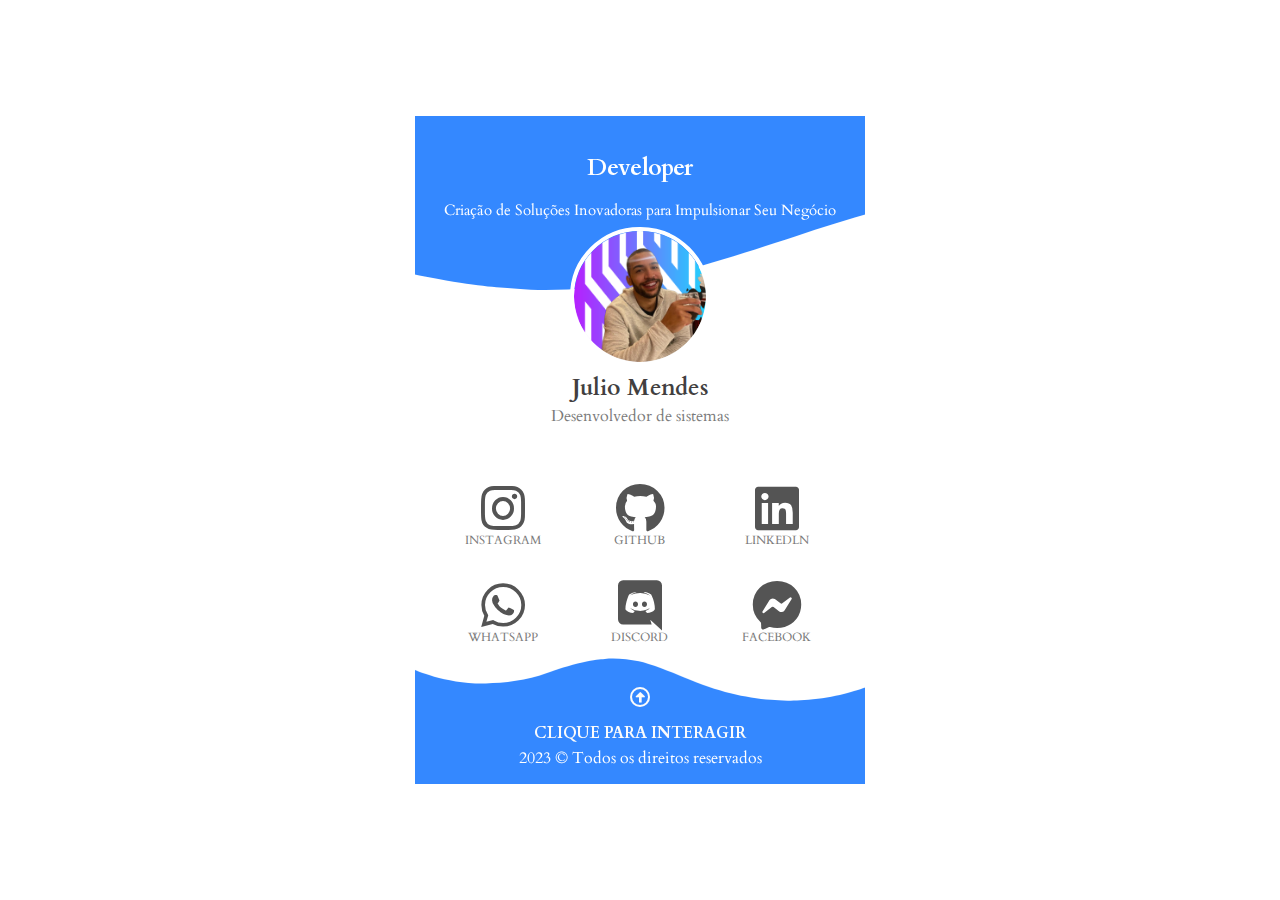
==== commit 19ff64a1: "Ajustes" ====
--- a/index.html
+++ b/index.html
@@ -36,7 +36,7 @@
 <link rel="stylesheet" id="elementor-icons-css" href="./wp-content/plugins/elementor/assets/lib/eicons/css/elementor-icons.min.css?ver=5.20.0" media="all">
 <link rel="stylesheet" id="swiper-css" href="./wp-content/plugins/elementor/assets/lib/swiper/v8/css/swiper.min.css?ver=8.4.5" media="all">
 <link rel="stylesheet" id="elementor-global-css" href="./wp-content/uploads/elementor/css/global.css?ver=1686008013" media="all">
-<link rel="stylesheet" id="elementor-post-18-css" href="./wp-content/uploads/elementor/css/post-18.css?ver=1686014261" media="all">
+<link rel="stylesheet" id="elementor-post-18-css" href="./wp-content/uploads/elementor/css/post-18.css?ver=1686063757" media="all">
 <link rel="stylesheet" id="google-fonts-1-css" href="https://fonts.googleapis.com/css?family=Roboto%3A100%2C100italic%2C200%2C200italic%2C300%2C300italic%2C400%2C400italic%2C500%2C500italic%2C600%2C600italic%2C700%2C700italic%2C800%2C800italic%2C900%2C900italic%7CRoboto+Slab%3A100%2C100italic%2C200%2C200italic%2C300%2C300italic%2C400%2C400italic%2C500%2C500italic%2C600%2C600italic%2C700%2C700italic%2C800%2C800italic%2C900%2C900italic%7CCardo%3A100%2C100italic%2C200%2C200italic%2C300%2C300italic%2C400%2C400italic%2C500%2C500italic%2C600%2C600italic%2C700%2C700italic%2C800%2C800italic%2C900%2C900italic&#038;display=swap&#038;ver=6.2.2" media="all">
 <link rel="stylesheet" id="elementor-icons-shared-0-css" href="./wp-content/plugins/elementor/assets/lib/font-awesome/css/fontawesome.min.css?ver=5.15.3" media="all">
 <link rel="stylesheet" id="elementor-icons-fa-brands-css" href="./wp-content/plugins/elementor/assets/lib/font-awesome/css/brands.min.css?ver=5.15.3" media="all">
@@ -179,7 +179,7 @@
 								<div class="elementor-element elementor-element-f88d5b8 elementor-view-default elementor-widget elementor-widget-icon" data-id="f88d5b8" data-element_type="widget" data-widget_type="icon.default">
 				<div class="elementor-widget-container">
 					<div class="elementor-icon-wrapper">
-			<a class="elementor-icon" href="https://api.whatsapp.com/+5511998842630" target="_blank">
+			<a class="elementor-icon" href="https://api.whatsapp.com/send?phone=+5511998842630&#038;text=Olá%20Julio" target="_blank">
 			<i aria-hidden="true" class="fab fa-whatsapp"></i>			</a>
 		</div>
 				</div>
@@ -211,7 +211,7 @@
 								<div class="elementor-element elementor-element-5619cbf elementor-view-default elementor-widget elementor-widget-icon" data-id="5619cbf" data-element_type="widget" data-widget_type="icon.default">
 				<div class="elementor-widget-container">
 					<div class="elementor-icon-wrapper">
-			<a class="elementor-icon" href="https://www.facebook.com/julio.mendes.9440/">
+			<a class="elementor-icon" href="https://www.facebook.com/julio.mendes.9440/" target="_blank">
 			<i aria-hidden="true" class="fab fa-facebook-messenger"></i>			</a>
 		</div>
 				</div>
@@ -244,11 +244,11 @@
 				</div>
 				<div class="elementor-element elementor-element-341cee1 elementor-widget elementor-widget-heading" data-id="341cee1" data-element_type="widget" data-widget_type="heading.default">
 				<div class="elementor-widget-container">
-			<h2 class="elementor-heading-title elementor-size-default">Clique para interagir</h2>		</div>
+			<h2 class="elementor-heading-title elementor-size-default">CLIQUE PARA INTERAGIR</h2>		</div>
 				</div>
 				<div class="elementor-element elementor-element-23aea3d elementor-widget elementor-widget-text-editor" data-id="23aea3d" data-element_type="widget" data-widget_type="text-editor.default">
 				<div class="elementor-widget-container">
-							<p>Todos os direitos reservados</p>						</div>
+							<p>2023 © Todos os direitos reservados</p>						</div>
 				</div>
 					</div>
 		</div>
--- a/wp-content/uploads/elementor/css/post-18.css
+++ b/wp-content/uploads/elementor/css/post-18.css
@@ -1 +1 @@
-.elementor-18 .elementor-element.elementor-element-604f45c > .elementor-container{max-width:450px;}.elementor-18 .elementor-element.elementor-element-604f45c > .elementor-shape-top svg{width:calc(310% + 1.3px);}.elementor-18 .elementor-element.elementor-element-604f45c{margin-top:0px;margin-bottom:0px;padding:0px 0px 0px 0px;}.elementor-18 .elementor-element.elementor-element-4bbedbf > .elementor-widget-wrap > .elementor-widget:not(.elementor-widget__width-auto):not(.elementor-widget__width-initial):not(:last-child):not(.elementor-absolute){margin-bottom:0px;}.elementor-18 .elementor-element.elementor-element-4bbedbf > .elementor-element-populated{transition:background 0.3s, border 0.3s, border-radius 0.3s, box-shadow 0.3s;margin:0px 0px 0px 0px;--e-column-margin-right:0px;--e-column-margin-left:0px;padding:0px 0px 0px 0px;}.elementor-18 .elementor-element.elementor-element-4bbedbf > .elementor-element-populated > .elementor-background-overlay{transition:background 0.3s, border-radius 0.3s, opacity 0.3s;}.elementor-18 .elementor-element.elementor-element-893beb5 > .elementor-container > .elementor-column > .elementor-widget-wrap{align-content:center;align-items:center;}.elementor-18 .elementor-element.elementor-element-893beb5:not(.elementor-motion-effects-element-type-background), .elementor-18 .elementor-element.elementor-element-893beb5 > .elementor-motion-effects-container > .elementor-motion-effects-layer{background-color:#3488FF;}.elementor-18 .elementor-element.elementor-element-893beb5{transition:background 0.3s, border 0.3s, border-radius 0.3s, box-shadow 0.3s;margin-top:0px;margin-bottom:0px;padding:20px 20px 20px 20px;}.elementor-18 .elementor-element.elementor-element-893beb5 > .elementor-background-overlay{transition:background 0.3s, border-radius 0.3s, opacity 0.3s;}.elementor-18 .elementor-element.elementor-element-893beb5 > .elementor-shape-top svg{width:calc(0% + 1.3px);}.elementor-18 .elementor-element.elementor-element-893beb5 > .elementor-shape-bottom svg{width:calc(350% + 1.3px);height:127px;transform:translateX(-50%) rotateY(180deg);}.elementor-18 .elementor-element.elementor-element-47031f5{text-align:center;}.elementor-18 .elementor-element.elementor-element-47031f5 .elementor-heading-title{color:#FFFFFF;font-family:"Cardo", Sans-serif;font-size:23px;font-weight:600;}.elementor-18 .elementor-element.elementor-element-47031f5 > .elementor-widget-container{margin:0px 0px 0px 0px;padding:20px 0px 0px 0px;}.elementor-18 .elementor-element.elementor-element-48031c7{text-align:center;color:#FFFFFF;font-family:"Cardo", Sans-serif;font-size:15px;font-weight:400;}.elementor-18 .elementor-element.elementor-element-48031c7 > .elementor-widget-container{margin:0px 0px 0px 0px;padding:0px 0px 40px 0px;}.elementor-18 .elementor-element.elementor-element-b008fc8 > .elementor-container > .elementor-column > .elementor-widget-wrap{align-content:center;align-items:center;}.elementor-18 .elementor-element.elementor-element-b008fc8:not(.elementor-motion-effects-element-type-background), .elementor-18 .elementor-element.elementor-element-b008fc8 > .elementor-motion-effects-container > .elementor-motion-effects-layer{background-color:#FFFFFF;}.elementor-18 .elementor-element.elementor-element-b008fc8{transition:background 0.3s, border 0.3s, border-radius 0.3s, box-shadow 0.3s;margin-top:0px;margin-bottom:0px;padding:020px 20px 20px 20px;}.elementor-18 .elementor-element.elementor-element-b008fc8 > .elementor-background-overlay{transition:background 0.3s, border-radius 0.3s, opacity 0.3s;}.elementor-18 .elementor-element.elementor-element-adc84c5 > .elementor-widget-wrap > .elementor-widget:not(.elementor-widget__width-auto):not(.elementor-widget__width-initial):not(:last-child):not(.elementor-absolute){margin-bottom:0px;}.elementor-18 .elementor-element.elementor-element-83767de{text-align:center;}.elementor-18 .elementor-element.elementor-element-83767de img{width:34%;border-style:solid;border-width:4px 4px 4px 4px;border-color:#FFFFFF;border-radius:99px 99px 99px 99px;}.elementor-18 .elementor-element.elementor-element-83767de > .elementor-widget-container{margin:-89px 0px 0px 0px;padding:0px 0px 0px 0px;}.elementor-18 .elementor-element.elementor-element-fdae11c{text-align:center;}.elementor-18 .elementor-element.elementor-element-fdae11c .elementor-heading-title{color:#423F3F;font-family:"Cardo", Sans-serif;font-size:23px;font-weight:800;}.elementor-18 .elementor-element.elementor-element-fdae11c > .elementor-widget-container{margin:0px 0px 0px 0px;padding:10px 0px 0px 0px;}.elementor-18 .elementor-element.elementor-element-4548901{text-align:center;font-family:"Cardo", Sans-serif;font-weight:400;}.elementor-18 .elementor-element.elementor-element-4548901 > .elementor-widget-container{padding:05px 0px 0px 0px;}.elementor-18 .elementor-element.elementor-element-e468e41 > .elementor-container > .elementor-column > .elementor-widget-wrap{align-content:center;align-items:center;}.elementor-18 .elementor-element.elementor-element-e468e41:not(.elementor-motion-effects-element-type-background), .elementor-18 .elementor-element.elementor-element-e468e41 > .elementor-motion-effects-container > .elementor-motion-effects-layer{background-color:#FFFFFF;}.elementor-18 .elementor-element.elementor-element-e468e41{transition:background 0.3s, border 0.3s, border-radius 0.3s, box-shadow 0.3s;margin-top:0px;margin-bottom:0px;padding:020px 20px 20px 20px;}.elementor-18 .elementor-element.elementor-element-e468e41 > .elementor-background-overlay{transition:background 0.3s, border-radius 0.3s, opacity 0.3s;}.elementor-18 .elementor-element.elementor-element-76c5942 > .elementor-widget-wrap > .elementor-widget:not(.elementor-widget__width-auto):not(.elementor-widget__width-initial):not(:last-child):not(.elementor-absolute){margin-bottom:0px;}.elementor-18 .elementor-element.elementor-element-d0b8dc2 .elementor-icon-wrapper{text-align:center;}.elementor-18 .elementor-element.elementor-element-d0b8dc2.elementor-view-stacked .elementor-icon{background-color:#545454;}.elementor-18 .elementor-element.elementor-element-d0b8dc2.elementor-view-framed .elementor-icon, .elementor-18 .elementor-element.elementor-element-d0b8dc2.elementor-view-default .elementor-icon{color:#545454;border-color:#545454;}.elementor-18 .elementor-element.elementor-element-d0b8dc2.elementor-view-framed .elementor-icon, .elementor-18 .elementor-element.elementor-element-d0b8dc2.elementor-view-default .elementor-icon svg{fill:#545454;}.elementor-18 .elementor-element.elementor-element-5300c71{text-align:center;font-family:"Cardo", Sans-serif;font-size:12px;font-weight:400;line-height:1px;}.elementor-18 .elementor-element.elementor-element-5300c71 > .elementor-widget-container{margin:0px 0px -20px 0px;padding:0px 0px 0px 0px;}.elementor-18 .elementor-element.elementor-element-eb987a1 > .elementor-widget-wrap > .elementor-widget:not(.elementor-widget__width-auto):not(.elementor-widget__width-initial):not(:last-child):not(.elementor-absolute){margin-bottom:0px;}.elementor-18 .elementor-element.elementor-element-6562dfd .elementor-icon-wrapper{text-align:center;}.elementor-18 .elementor-element.elementor-element-6562dfd.elementor-view-stacked .elementor-icon{background-color:#545454;}.elementor-18 .elementor-element.elementor-element-6562dfd.elementor-view-framed .elementor-icon, .elementor-18 .elementor-element.elementor-element-6562dfd.elementor-view-default .elementor-icon{color:#545454;border-color:#545454;}.elementor-18 .elementor-element.elementor-element-6562dfd.elementor-view-framed .elementor-icon, .elementor-18 .elementor-element.elementor-element-6562dfd.elementor-view-default .elementor-icon svg{fill:#545454;}.elementor-18 .elementor-element.elementor-element-a8eaf44{text-align:center;font-family:"Cardo", Sans-serif;font-size:12px;font-weight:400;line-height:1px;}.elementor-18 .elementor-element.elementor-element-a8eaf44 > .elementor-widget-container{margin:0px 0px -20px 0px;padding:0px 0px 0px 0px;}.elementor-18 .elementor-element.elementor-element-9022eb1 > .elementor-widget-wrap > .elementor-widget:not(.elementor-widget__width-auto):not(.elementor-widget__width-initial):not(:last-child):not(.elementor-absolute){margin-bottom:0px;}.elementor-18 .elementor-element.elementor-element-484e146 .elementor-icon-wrapper{text-align:center;}.elementor-18 .elementor-element.elementor-element-484e146.elementor-view-stacked .elementor-icon{background-color:#545454;}.elementor-18 .elementor-element.elementor-element-484e146.elementor-view-framed .elementor-icon, .elementor-18 .elementor-element.elementor-element-484e146.elementor-view-default .elementor-icon{color:#545454;border-color:#545454;}.elementor-18 .elementor-element.elementor-element-484e146.elementor-view-framed .elementor-icon, .elementor-18 .elementor-element.elementor-element-484e146.elementor-view-default .elementor-icon svg{fill:#545454;}.elementor-18 .elementor-element.elementor-element-a63286f{text-align:center;font-family:"Cardo", Sans-serif;font-size:12px;font-weight:400;line-height:1px;}.elementor-18 .elementor-element.elementor-element-a63286f > .elementor-widget-container{margin:0px 0px -20px 0px;padding:0px 0px 0px 0px;}.elementor-18 .elementor-element.elementor-element-4218682 > .elementor-container > .elementor-column > .elementor-widget-wrap{align-content:center;align-items:center;}.elementor-18 .elementor-element.elementor-element-4218682:not(.elementor-motion-effects-element-type-background), .elementor-18 .elementor-element.elementor-element-4218682 > .elementor-motion-effects-container > .elementor-motion-effects-layer{background-color:#FFFFFF;}.elementor-18 .elementor-element.elementor-element-4218682{transition:background 0.3s, border 0.3s, border-radius 0.3s, box-shadow 0.3s;margin-top:0px;margin-bottom:0px;padding:020px 20px 20px 20px;}.elementor-18 .elementor-element.elementor-element-4218682 > .elementor-background-overlay{transition:background 0.3s, border-radius 0.3s, opacity 0.3s;}.elementor-18 .elementor-element.elementor-element-7ec3cdc > .elementor-widget-wrap > .elementor-widget:not(.elementor-widget__width-auto):not(.elementor-widget__width-initial):not(:last-child):not(.elementor-absolute){margin-bottom:0px;}.elementor-18 .elementor-element.elementor-element-f88d5b8 .elementor-icon-wrapper{text-align:center;}.elementor-18 .elementor-element.elementor-element-f88d5b8.elementor-view-stacked .elementor-icon{background-color:#545454;}.elementor-18 .elementor-element.elementor-element-f88d5b8.elementor-view-framed .elementor-icon, .elementor-18 .elementor-element.elementor-element-f88d5b8.elementor-view-default .elementor-icon{color:#545454;border-color:#545454;}.elementor-18 .elementor-element.elementor-element-f88d5b8.elementor-view-framed .elementor-icon, .elementor-18 .elementor-element.elementor-element-f88d5b8.elementor-view-default .elementor-icon svg{fill:#545454;}.elementor-18 .elementor-element.elementor-element-01ef6f0{text-align:center;font-family:"Cardo", Sans-serif;font-size:12px;font-weight:400;line-height:1px;}.elementor-18 .elementor-element.elementor-element-01ef6f0 > .elementor-widget-container{margin:0px 0px -20px 0px;padding:0px 0px 0px 0px;}.elementor-18 .elementor-element.elementor-element-e302f23 > .elementor-widget-wrap > .elementor-widget:not(.elementor-widget__width-auto):not(.elementor-widget__width-initial):not(:last-child):not(.elementor-absolute){margin-bottom:0px;}.elementor-18 .elementor-element.elementor-element-639b6f0 .elementor-icon-wrapper{text-align:center;}.elementor-18 .elementor-element.elementor-element-639b6f0.elementor-view-stacked .elementor-icon{background-color:#545454;}.elementor-18 .elementor-element.elementor-element-639b6f0.elementor-view-framed .elementor-icon, .elementor-18 .elementor-element.elementor-element-639b6f0.elementor-view-default .elementor-icon{color:#545454;border-color:#545454;}.elementor-18 .elementor-element.elementor-element-639b6f0.elementor-view-framed .elementor-icon, .elementor-18 .elementor-element.elementor-element-639b6f0.elementor-view-default .elementor-icon svg{fill:#545454;}.elementor-18 .elementor-element.elementor-element-685b98e{text-align:center;font-family:"Cardo", Sans-serif;font-size:12px;font-weight:400;line-height:1px;}.elementor-18 .elementor-element.elementor-element-685b98e > .elementor-widget-container{margin:0px 0px -20px 0px;padding:0px 0px 0px 0px;}.elementor-18 .elementor-element.elementor-element-c043668 > .elementor-widget-wrap > .elementor-widget:not(.elementor-widget__width-auto):not(.elementor-widget__width-initial):not(:last-child):not(.elementor-absolute){margin-bottom:0px;}.elementor-18 .elementor-element.elementor-element-5619cbf .elementor-icon-wrapper{text-align:center;}.elementor-18 .elementor-element.elementor-element-5619cbf.elementor-view-stacked .elementor-icon{background-color:#545454;}.elementor-18 .elementor-element.elementor-element-5619cbf.elementor-view-framed .elementor-icon, .elementor-18 .elementor-element.elementor-element-5619cbf.elementor-view-default .elementor-icon{color:#545454;border-color:#545454;}.elementor-18 .elementor-element.elementor-element-5619cbf.elementor-view-framed .elementor-icon, .elementor-18 .elementor-element.elementor-element-5619cbf.elementor-view-default .elementor-icon svg{fill:#545454;}.elementor-18 .elementor-element.elementor-element-c43a96a{text-align:center;font-family:"Cardo", Sans-serif;font-size:12px;font-weight:400;line-height:1px;}.elementor-18 .elementor-element.elementor-element-c43a96a > .elementor-widget-container{margin:0px 0px -20px 0px;padding:0px 0px 0px 0px;}.elementor-18 .elementor-element.elementor-element-16cdc5e > .elementor-container > .elementor-column > .elementor-widget-wrap{align-content:center;align-items:center;}.elementor-18 .elementor-element.elementor-element-16cdc5e:not(.elementor-motion-effects-element-type-background), .elementor-18 .elementor-element.elementor-element-16cdc5e > .elementor-motion-effects-container > .elementor-motion-effects-layer{background-color:#3488FF;}.elementor-18 .elementor-element.elementor-element-16cdc5e{transition:background 0.3s, border 0.3s, border-radius 0.3s, box-shadow 0.3s;margin-top:0px;margin-bottom:0px;padding:40px 0px 0px 0px;}.elementor-18 .elementor-element.elementor-element-16cdc5e > .elementor-background-overlay{transition:background 0.3s, border-radius 0.3s, opacity 0.3s;}.elementor-18 .elementor-element.elementor-element-5fcfbe2 > .elementor-widget-wrap > .elementor-widget:not(.elementor-widget__width-auto):not(.elementor-widget__width-initial):not(:last-child):not(.elementor-absolute){margin-bottom:0px;}.elementor-18 .elementor-element.elementor-element-4172b06 .elementor-icon-wrapper{text-align:center;}.elementor-18 .elementor-element.elementor-element-4172b06.elementor-view-stacked .elementor-icon{background-color:#FBFBFB;}.elementor-18 .elementor-element.elementor-element-4172b06.elementor-view-framed .elementor-icon, .elementor-18 .elementor-element.elementor-element-4172b06.elementor-view-default .elementor-icon{color:#FBFBFB;border-color:#FBFBFB;}.elementor-18 .elementor-element.elementor-element-4172b06.elementor-view-framed .elementor-icon, .elementor-18 .elementor-element.elementor-element-4172b06.elementor-view-default .elementor-icon svg{fill:#FBFBFB;}.elementor-18 .elementor-element.elementor-element-4172b06 .elementor-icon{font-size:21px;}.elementor-18 .elementor-element.elementor-element-4172b06 > .elementor-widget-container{margin:-10px 0px 0px 0px;padding:0px 0px 0px 0px;}.elementor-18 .elementor-element.elementor-element-341cee1{text-align:center;}.elementor-18 .elementor-element.elementor-element-341cee1 .elementor-heading-title{color:#FBFBFB;font-family:"Cardo", Sans-serif;font-size:23px;font-weight:800;}.elementor-18 .elementor-element.elementor-element-341cee1 > .elementor-widget-container{margin:0px 0px 0px 0px;padding:10px 0px 0px 0px;}.elementor-18 .elementor-element.elementor-element-23aea3d{text-align:center;color:#FFFFFF;font-family:"Cardo", Sans-serif;font-weight:400;}.elementor-18 .elementor-element.elementor-element-23aea3d > .elementor-widget-container{padding:05px 0px 0px 0px;}@media(max-width:767px){.elementor-18 .elementor-element.elementor-element-76c5942{width:33%;}.elementor-18 .elementor-element.elementor-element-eb987a1{width:33%;}.elementor-18 .elementor-element.elementor-element-9022eb1{width:33%;}.elementor-18 .elementor-element.elementor-element-7ec3cdc{width:33%;}.elementor-18 .elementor-element.elementor-element-e302f23{width:33%;}.elementor-18 .elementor-element.elementor-element-c043668{width:33%;}}+.elementor-18 .elementor-element.elementor-element-604f45c > .elementor-container{max-width:450px;}.elementor-18 .elementor-element.elementor-element-604f45c > .elementor-shape-top svg{width:calc(310% + 1.3px);}.elementor-18 .elementor-element.elementor-element-604f45c{margin-top:0px;margin-bottom:0px;padding:0px 0px 0px 0px;}.elementor-18 .elementor-element.elementor-element-4bbedbf > .elementor-widget-wrap > .elementor-widget:not(.elementor-widget__width-auto):not(.elementor-widget__width-initial):not(:last-child):not(.elementor-absolute){margin-bottom:0px;}.elementor-18 .elementor-element.elementor-element-4bbedbf > .elementor-element-populated{transition:background 0.3s, border 0.3s, border-radius 0.3s, box-shadow 0.3s;margin:0px 0px 0px 0px;--e-column-margin-right:0px;--e-column-margin-left:0px;padding:0px 0px 0px 0px;}.elementor-18 .elementor-element.elementor-element-4bbedbf > .elementor-element-populated > .elementor-background-overlay{transition:background 0.3s, border-radius 0.3s, opacity 0.3s;}.elementor-18 .elementor-element.elementor-element-893beb5 > .elementor-container > .elementor-column > .elementor-widget-wrap{align-content:center;align-items:center;}.elementor-18 .elementor-element.elementor-element-893beb5:not(.elementor-motion-effects-element-type-background), .elementor-18 .elementor-element.elementor-element-893beb5 > .elementor-motion-effects-container > .elementor-motion-effects-layer{background-color:#3488FF;}.elementor-18 .elementor-element.elementor-element-893beb5{transition:background 0.3s, border 0.3s, border-radius 0.3s, box-shadow 0.3s;margin-top:0px;margin-bottom:0px;padding:20px 20px 20px 20px;}.elementor-18 .elementor-element.elementor-element-893beb5 > .elementor-background-overlay{transition:background 0.3s, border-radius 0.3s, opacity 0.3s;}.elementor-18 .elementor-element.elementor-element-893beb5 > .elementor-shape-top svg{width:calc(0% + 1.3px);}.elementor-18 .elementor-element.elementor-element-893beb5 > .elementor-shape-bottom svg{width:calc(350% + 1.3px);height:127px;transform:translateX(-50%) rotateY(180deg);}.elementor-18 .elementor-element.elementor-element-47031f5{text-align:center;}.elementor-18 .elementor-element.elementor-element-47031f5 .elementor-heading-title{color:#FFFFFF;font-family:"Cardo", Sans-serif;font-size:23px;font-weight:600;}.elementor-18 .elementor-element.elementor-element-47031f5 > .elementor-widget-container{margin:0px 0px 0px 0px;padding:20px 0px 0px 0px;}.elementor-18 .elementor-element.elementor-element-48031c7{text-align:center;color:#FFFFFF;font-family:"Cardo", Sans-serif;font-size:15px;font-weight:400;}.elementor-18 .elementor-element.elementor-element-48031c7 > .elementor-widget-container{margin:0px 0px 0px 0px;padding:0px 0px 40px 0px;}.elementor-18 .elementor-element.elementor-element-b008fc8 > .elementor-container > .elementor-column > .elementor-widget-wrap{align-content:center;align-items:center;}.elementor-18 .elementor-element.elementor-element-b008fc8:not(.elementor-motion-effects-element-type-background), .elementor-18 .elementor-element.elementor-element-b008fc8 > .elementor-motion-effects-container > .elementor-motion-effects-layer{background-color:#FFFFFF;}.elementor-18 .elementor-element.elementor-element-b008fc8{transition:background 0.3s, border 0.3s, border-radius 0.3s, box-shadow 0.3s;margin-top:0px;margin-bottom:0px;padding:020px 20px 20px 20px;}.elementor-18 .elementor-element.elementor-element-b008fc8 > .elementor-background-overlay{transition:background 0.3s, border-radius 0.3s, opacity 0.3s;}.elementor-18 .elementor-element.elementor-element-adc84c5 > .elementor-widget-wrap > .elementor-widget:not(.elementor-widget__width-auto):not(.elementor-widget__width-initial):not(:last-child):not(.elementor-absolute){margin-bottom:0px;}.elementor-18 .elementor-element.elementor-element-83767de{text-align:center;}.elementor-18 .elementor-element.elementor-element-83767de img{width:34%;border-style:solid;border-width:4px 4px 4px 4px;border-color:#FFFFFF;border-radius:99px 99px 99px 99px;}.elementor-18 .elementor-element.elementor-element-83767de > .elementor-widget-container{margin:-89px 0px 0px 0px;padding:0px 0px 0px 0px;}.elementor-18 .elementor-element.elementor-element-fdae11c{text-align:center;}.elementor-18 .elementor-element.elementor-element-fdae11c .elementor-heading-title{color:#423F3F;font-family:"Cardo", Sans-serif;font-size:23px;font-weight:800;}.elementor-18 .elementor-element.elementor-element-fdae11c > .elementor-widget-container{margin:0px 0px 0px 0px;padding:10px 0px 0px 0px;}.elementor-18 .elementor-element.elementor-element-4548901{text-align:center;font-family:"Cardo", Sans-serif;font-weight:400;}.elementor-18 .elementor-element.elementor-element-4548901 > .elementor-widget-container{padding:05px 0px 0px 0px;}.elementor-18 .elementor-element.elementor-element-e468e41 > .elementor-container > .elementor-column > .elementor-widget-wrap{align-content:center;align-items:center;}.elementor-18 .elementor-element.elementor-element-e468e41:not(.elementor-motion-effects-element-type-background), .elementor-18 .elementor-element.elementor-element-e468e41 > .elementor-motion-effects-container > .elementor-motion-effects-layer{background-color:#FFFFFF;}.elementor-18 .elementor-element.elementor-element-e468e41{transition:background 0.3s, border 0.3s, border-radius 0.3s, box-shadow 0.3s;margin-top:0px;margin-bottom:0px;padding:020px 20px 20px 20px;}.elementor-18 .elementor-element.elementor-element-e468e41 > .elementor-background-overlay{transition:background 0.3s, border-radius 0.3s, opacity 0.3s;}.elementor-18 .elementor-element.elementor-element-76c5942 > .elementor-widget-wrap > .elementor-widget:not(.elementor-widget__width-auto):not(.elementor-widget__width-initial):not(:last-child):not(.elementor-absolute){margin-bottom:0px;}.elementor-18 .elementor-element.elementor-element-d0b8dc2 .elementor-icon-wrapper{text-align:center;}.elementor-18 .elementor-element.elementor-element-d0b8dc2.elementor-view-stacked .elementor-icon{background-color:#545454;}.elementor-18 .elementor-element.elementor-element-d0b8dc2.elementor-view-framed .elementor-icon, .elementor-18 .elementor-element.elementor-element-d0b8dc2.elementor-view-default .elementor-icon{color:#545454;border-color:#545454;}.elementor-18 .elementor-element.elementor-element-d0b8dc2.elementor-view-framed .elementor-icon, .elementor-18 .elementor-element.elementor-element-d0b8dc2.elementor-view-default .elementor-icon svg{fill:#545454;}.elementor-18 .elementor-element.elementor-element-5300c71{text-align:center;font-family:"Cardo", Sans-serif;font-size:12px;font-weight:400;line-height:1px;}.elementor-18 .elementor-element.elementor-element-5300c71 > .elementor-widget-container{margin:0px 0px -20px 0px;padding:0px 0px 0px 0px;}.elementor-18 .elementor-element.elementor-element-eb987a1 > .elementor-widget-wrap > .elementor-widget:not(.elementor-widget__width-auto):not(.elementor-widget__width-initial):not(:last-child):not(.elementor-absolute){margin-bottom:0px;}.elementor-18 .elementor-element.elementor-element-6562dfd .elementor-icon-wrapper{text-align:center;}.elementor-18 .elementor-element.elementor-element-6562dfd.elementor-view-stacked .elementor-icon{background-color:#545454;}.elementor-18 .elementor-element.elementor-element-6562dfd.elementor-view-framed .elementor-icon, .elementor-18 .elementor-element.elementor-element-6562dfd.elementor-view-default .elementor-icon{color:#545454;border-color:#545454;}.elementor-18 .elementor-element.elementor-element-6562dfd.elementor-view-framed .elementor-icon, .elementor-18 .elementor-element.elementor-element-6562dfd.elementor-view-default .elementor-icon svg{fill:#545454;}.elementor-18 .elementor-element.elementor-element-a8eaf44{text-align:center;font-family:"Cardo", Sans-serif;font-size:12px;font-weight:400;line-height:1px;}.elementor-18 .elementor-element.elementor-element-a8eaf44 > .elementor-widget-container{margin:0px 0px -20px 0px;padding:0px 0px 0px 0px;}.elementor-18 .elementor-element.elementor-element-9022eb1 > .elementor-widget-wrap > .elementor-widget:not(.elementor-widget__width-auto):not(.elementor-widget__width-initial):not(:last-child):not(.elementor-absolute){margin-bottom:0px;}.elementor-18 .elementor-element.elementor-element-484e146 .elementor-icon-wrapper{text-align:center;}.elementor-18 .elementor-element.elementor-element-484e146.elementor-view-stacked .elementor-icon{background-color:#545454;}.elementor-18 .elementor-element.elementor-element-484e146.elementor-view-framed .elementor-icon, .elementor-18 .elementor-element.elementor-element-484e146.elementor-view-default .elementor-icon{color:#545454;border-color:#545454;}.elementor-18 .elementor-element.elementor-element-484e146.elementor-view-framed .elementor-icon, .elementor-18 .elementor-element.elementor-element-484e146.elementor-view-default .elementor-icon svg{fill:#545454;}.elementor-18 .elementor-element.elementor-element-a63286f{text-align:center;font-family:"Cardo", Sans-serif;font-size:12px;font-weight:400;line-height:1px;}.elementor-18 .elementor-element.elementor-element-a63286f > .elementor-widget-container{margin:0px 0px -20px 0px;padding:0px 0px 0px 0px;}.elementor-18 .elementor-element.elementor-element-4218682 > .elementor-container > .elementor-column > .elementor-widget-wrap{align-content:center;align-items:center;}.elementor-18 .elementor-element.elementor-element-4218682:not(.elementor-motion-effects-element-type-background), .elementor-18 .elementor-element.elementor-element-4218682 > .elementor-motion-effects-container > .elementor-motion-effects-layer{background-color:#FFFFFF;}.elementor-18 .elementor-element.elementor-element-4218682{transition:background 0.3s, border 0.3s, border-radius 0.3s, box-shadow 0.3s;margin-top:0px;margin-bottom:0px;padding:020px 20px 20px 20px;}.elementor-18 .elementor-element.elementor-element-4218682 > .elementor-background-overlay{transition:background 0.3s, border-radius 0.3s, opacity 0.3s;}.elementor-18 .elementor-element.elementor-element-7ec3cdc > .elementor-widget-wrap > .elementor-widget:not(.elementor-widget__width-auto):not(.elementor-widget__width-initial):not(:last-child):not(.elementor-absolute){margin-bottom:0px;}.elementor-18 .elementor-element.elementor-element-f88d5b8 .elementor-icon-wrapper{text-align:center;}.elementor-18 .elementor-element.elementor-element-f88d5b8.elementor-view-stacked .elementor-icon{background-color:#545454;}.elementor-18 .elementor-element.elementor-element-f88d5b8.elementor-view-framed .elementor-icon, .elementor-18 .elementor-element.elementor-element-f88d5b8.elementor-view-default .elementor-icon{color:#545454;border-color:#545454;}.elementor-18 .elementor-element.elementor-element-f88d5b8.elementor-view-framed .elementor-icon, .elementor-18 .elementor-element.elementor-element-f88d5b8.elementor-view-default .elementor-icon svg{fill:#545454;}.elementor-18 .elementor-element.elementor-element-01ef6f0{text-align:center;font-family:"Cardo", Sans-serif;font-size:12px;font-weight:400;line-height:1px;}.elementor-18 .elementor-element.elementor-element-01ef6f0 > .elementor-widget-container{margin:0px 0px -20px 0px;padding:0px 0px 0px 0px;}.elementor-18 .elementor-element.elementor-element-e302f23 > .elementor-widget-wrap > .elementor-widget:not(.elementor-widget__width-auto):not(.elementor-widget__width-initial):not(:last-child):not(.elementor-absolute){margin-bottom:0px;}.elementor-18 .elementor-element.elementor-element-639b6f0 .elementor-icon-wrapper{text-align:center;}.elementor-18 .elementor-element.elementor-element-639b6f0.elementor-view-stacked .elementor-icon{background-color:#545454;}.elementor-18 .elementor-element.elementor-element-639b6f0.elementor-view-framed .elementor-icon, .elementor-18 .elementor-element.elementor-element-639b6f0.elementor-view-default .elementor-icon{color:#545454;border-color:#545454;}.elementor-18 .elementor-element.elementor-element-639b6f0.elementor-view-framed .elementor-icon, .elementor-18 .elementor-element.elementor-element-639b6f0.elementor-view-default .elementor-icon svg{fill:#545454;}.elementor-18 .elementor-element.elementor-element-685b98e{text-align:center;font-family:"Cardo", Sans-serif;font-size:12px;font-weight:400;line-height:1px;}.elementor-18 .elementor-element.elementor-element-685b98e > .elementor-widget-container{margin:0px 0px -20px 0px;padding:0px 0px 0px 0px;}.elementor-18 .elementor-element.elementor-element-c043668 > .elementor-widget-wrap > .elementor-widget:not(.elementor-widget__width-auto):not(.elementor-widget__width-initial):not(:last-child):not(.elementor-absolute){margin-bottom:0px;}.elementor-18 .elementor-element.elementor-element-5619cbf .elementor-icon-wrapper{text-align:center;}.elementor-18 .elementor-element.elementor-element-5619cbf.elementor-view-stacked .elementor-icon{background-color:#545454;}.elementor-18 .elementor-element.elementor-element-5619cbf.elementor-view-framed .elementor-icon, .elementor-18 .elementor-element.elementor-element-5619cbf.elementor-view-default .elementor-icon{color:#545454;border-color:#545454;}.elementor-18 .elementor-element.elementor-element-5619cbf.elementor-view-framed .elementor-icon, .elementor-18 .elementor-element.elementor-element-5619cbf.elementor-view-default .elementor-icon svg{fill:#545454;}.elementor-18 .elementor-element.elementor-element-c43a96a{text-align:center;font-family:"Cardo", Sans-serif;font-size:12px;font-weight:400;line-height:1px;}.elementor-18 .elementor-element.elementor-element-c43a96a > .elementor-widget-container{margin:0px 0px -20px 0px;padding:0px 0px 0px 0px;}.elementor-18 .elementor-element.elementor-element-16cdc5e > .elementor-container > .elementor-column > .elementor-widget-wrap{align-content:center;align-items:center;}.elementor-18 .elementor-element.elementor-element-16cdc5e:not(.elementor-motion-effects-element-type-background), .elementor-18 .elementor-element.elementor-element-16cdc5e > .elementor-motion-effects-container > .elementor-motion-effects-layer{background-color:#3488FF;}.elementor-18 .elementor-element.elementor-element-16cdc5e{transition:background 0.3s, border 0.3s, border-radius 0.3s, box-shadow 0.3s;margin-top:0px;margin-bottom:0px;padding:40px 0px 0px 0px;}.elementor-18 .elementor-element.elementor-element-16cdc5e > .elementor-background-overlay{transition:background 0.3s, border-radius 0.3s, opacity 0.3s;}.elementor-18 .elementor-element.elementor-element-5fcfbe2 > .elementor-widget-wrap > .elementor-widget:not(.elementor-widget__width-auto):not(.elementor-widget__width-initial):not(:last-child):not(.elementor-absolute){margin-bottom:0px;}.elementor-18 .elementor-element.elementor-element-4172b06 .elementor-icon-wrapper{text-align:center;}.elementor-18 .elementor-element.elementor-element-4172b06.elementor-view-stacked .elementor-icon{background-color:#FBFBFB;}.elementor-18 .elementor-element.elementor-element-4172b06.elementor-view-framed .elementor-icon, .elementor-18 .elementor-element.elementor-element-4172b06.elementor-view-default .elementor-icon{color:#FBFBFB;border-color:#FBFBFB;}.elementor-18 .elementor-element.elementor-element-4172b06.elementor-view-framed .elementor-icon, .elementor-18 .elementor-element.elementor-element-4172b06.elementor-view-default .elementor-icon svg{fill:#FBFBFB;}.elementor-18 .elementor-element.elementor-element-4172b06 .elementor-icon{font-size:21px;}.elementor-18 .elementor-element.elementor-element-4172b06 > .elementor-widget-container{margin:-10px 0px 0px 0px;padding:0px 0px 0px 0px;}.elementor-18 .elementor-element.elementor-element-341cee1{text-align:center;}.elementor-18 .elementor-element.elementor-element-341cee1 .elementor-heading-title{color:#FBFBFB;font-family:"Cardo", Sans-serif;font-size:16px;font-weight:800;}.elementor-18 .elementor-element.elementor-element-341cee1 > .elementor-widget-container{margin:0px 0px 0px 0px;padding:10px 0px 0px 0px;}.elementor-18 .elementor-element.elementor-element-23aea3d{text-align:center;color:#FFFFFF;font-family:"Cardo", Sans-serif;font-weight:400;}.elementor-18 .elementor-element.elementor-element-23aea3d > .elementor-widget-container{padding:05px 0px 0px 0px;}@media(max-width:767px){.elementor-18 .elementor-element.elementor-element-76c5942{width:33%;}.elementor-18 .elementor-element.elementor-element-eb987a1{width:33%;}.elementor-18 .elementor-element.elementor-element-9022eb1{width:33%;}.elementor-18 .elementor-element.elementor-element-7ec3cdc{width:33%;}.elementor-18 .elementor-element.elementor-element-e302f23{width:33%;}.elementor-18 .elementor-element.elementor-element-c043668{width:33%;}}